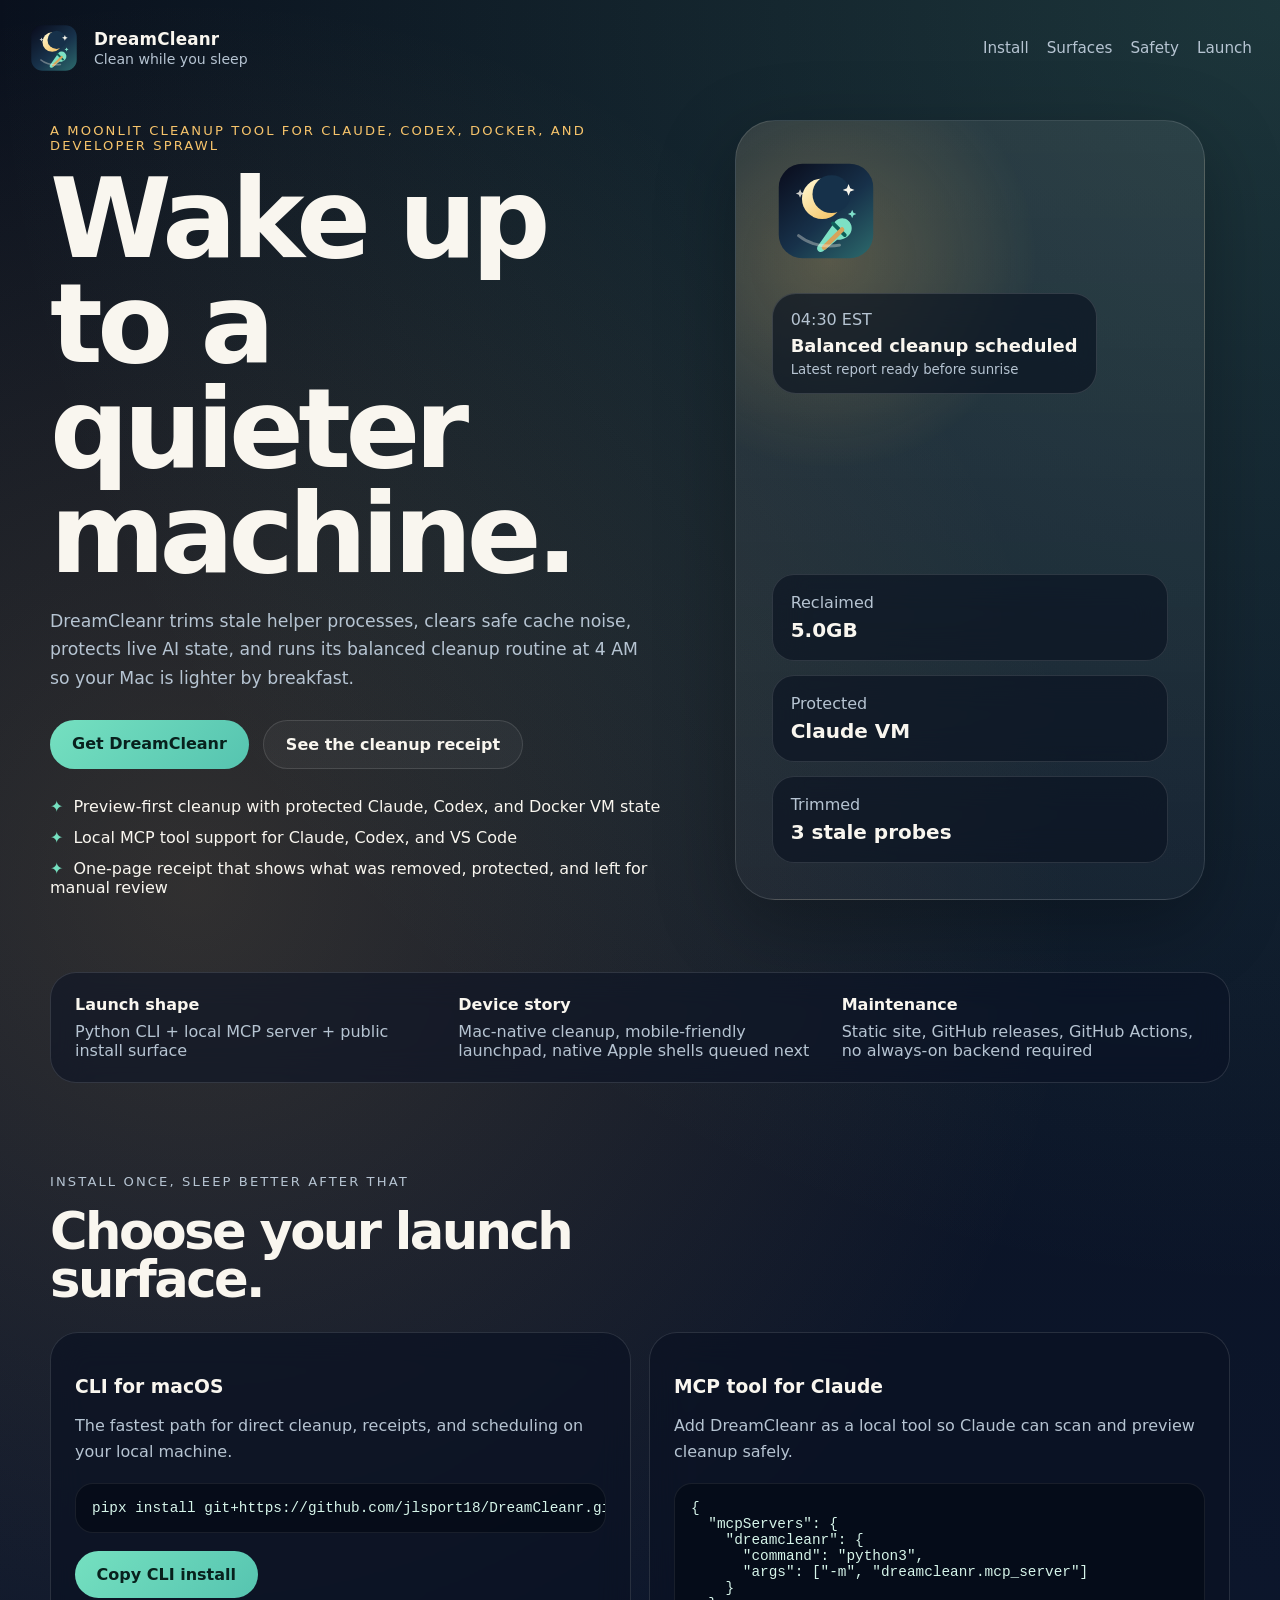
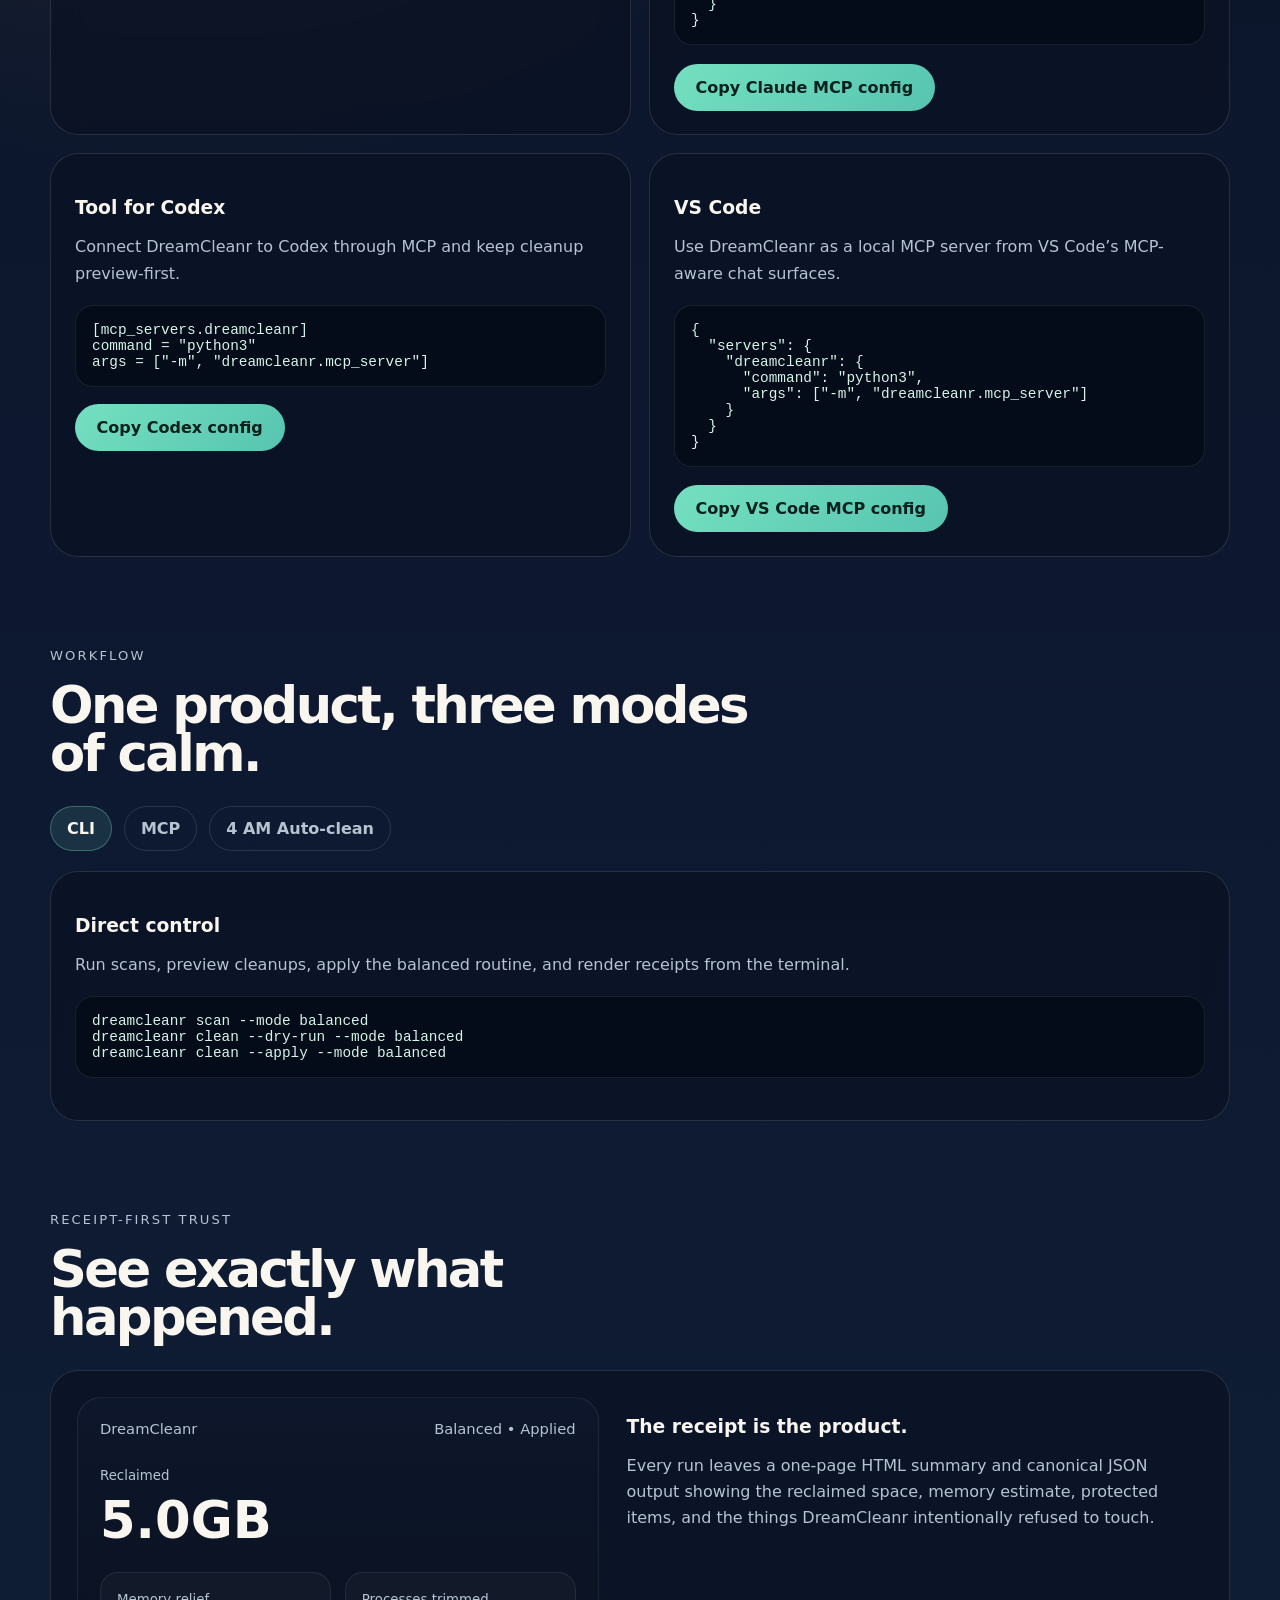
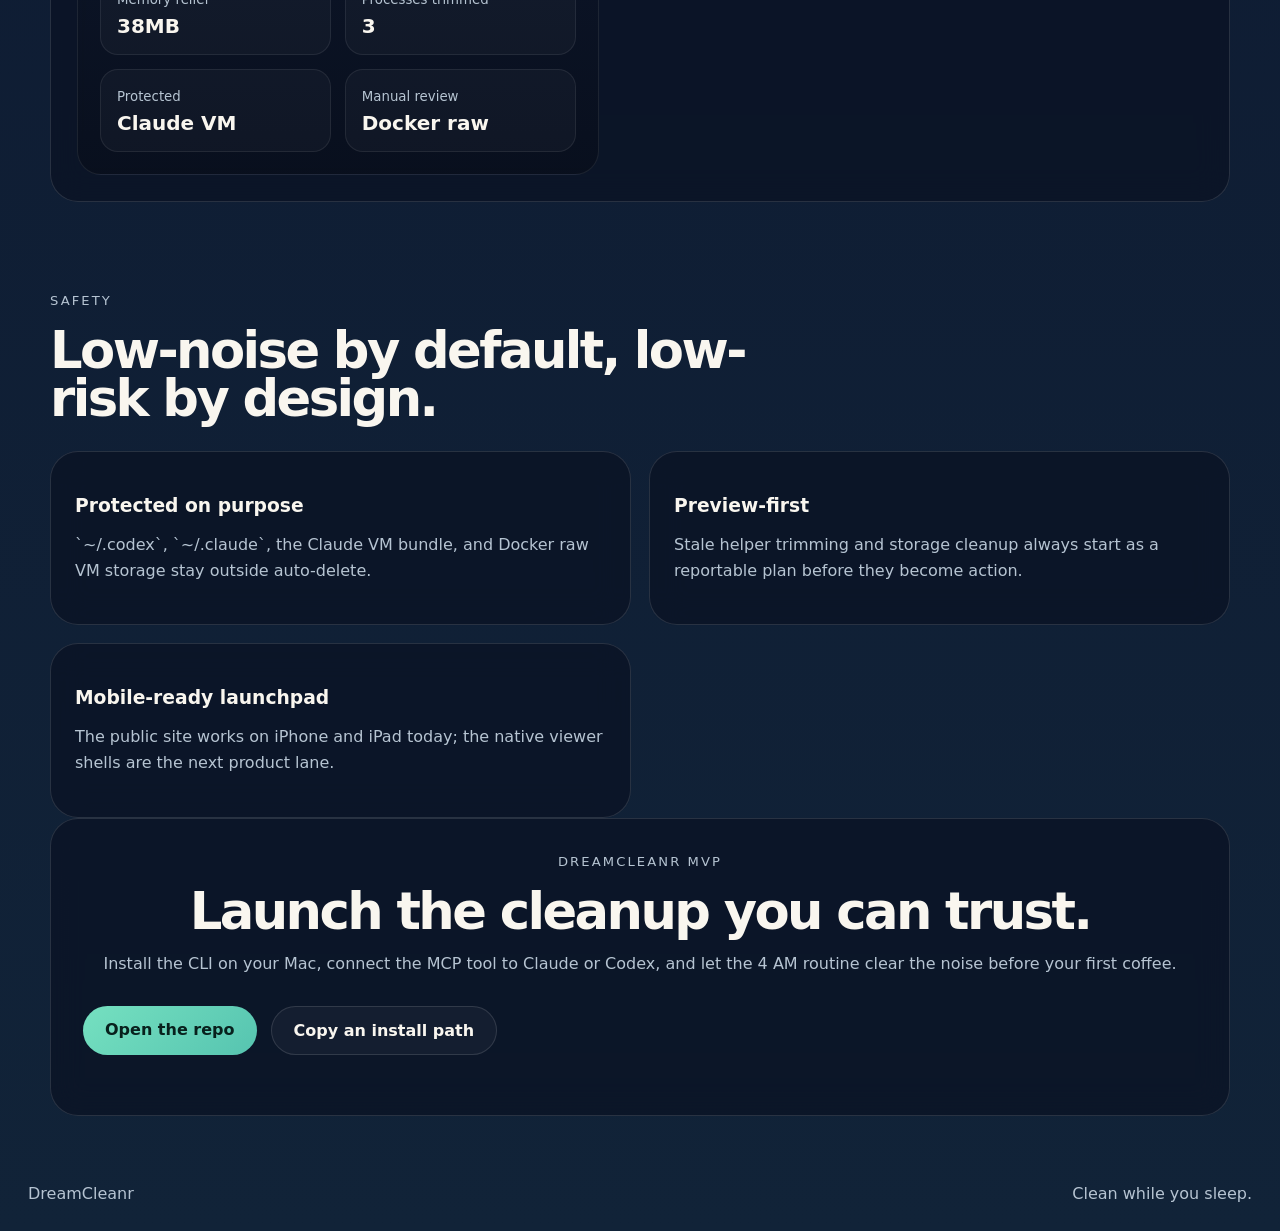
==== site/index.html @ 192faf95 "Launch DreamCleanr MVP surfaces" ====
<!DOCTYPE html>
<html lang="en">
  <head>
    <meta charset="utf-8" />
    <meta name="viewport" content="width=device-width, initial-scale=1" />
    <title>DreamCleanr | Clean while you sleep</title>
    <meta
      name="description"
      content="DreamCleanr reclaims storage, trims stale AI helper noise, and wakes your Mac up cleaner every morning with a safe 4 AM cleanup routine."
    />
    <meta name="theme-color" content="#0b1021" />
    <link rel="icon" href="./logo.svg" type="image/svg+xml" />
    <link rel="manifest" href="./manifest.webmanifest" />
    <link rel="stylesheet" href="./styles.css" />
  </head>
  <body>
    <div class="noise"></div>
    <header class="site-header">
      <a class="brand" href="#top" aria-label="DreamCleanr home">
        <img src="./logo.svg" alt="" />
        <div>
          <strong>DreamCleanr</strong>
          <span>Clean while you sleep</span>
        </div>
      </a>
      <nav>
        <a href="#install">Install</a>
        <a href="#surfaces">Surfaces</a>
        <a href="#safety">Safety</a>
        <a href="#launch">Launch</a>
      </nav>
    </header>

    <main id="top">
      <section class="hero">
        <div class="hero-copy">
          <p class="eyebrow">A moonlit cleanup tool for Claude, Codex, Docker, and developer sprawl</p>
          <h1>Wake up to a quieter machine.</h1>
          <p class="hero-text">
            DreamCleanr trims stale helper processes, clears safe cache noise, protects live AI state, and runs its
            balanced cleanup routine at 4 AM so your Mac is lighter by breakfast.
          </p>
          <div class="hero-actions">
            <a class="button primary" href="#install">Get DreamCleanr</a>
            <a class="button ghost" href="#report">See the cleanup receipt</a>
          </div>
          <ul class="hero-points">
            <li>Preview-first cleanup with protected Claude, Codex, and Docker VM state</li>
            <li>Local MCP tool support for Claude, Codex, and VS Code</li>
            <li>One-page receipt that shows what was removed, protected, and left for manual review</li>
          </ul>
        </div>
        <div class="hero-art">
          <div class="poster">
            <img src="./logo.svg" alt="DreamCleanr logo" class="poster-logo" />
            <div class="poster-card">
              <span>04:30 EST</span>
              <strong>Balanced cleanup scheduled</strong>
              <small>Latest report ready before sunrise</small>
            </div>
            <div class="poster-stats">
              <article>
                <span>Reclaimed</span>
                <strong>5.0GB</strong>
              </article>
              <article>
                <span>Protected</span>
                <strong>Claude VM</strong>
              </article>
              <article>
                <span>Trimmed</span>
                <strong>3 stale probes</strong>
              </article>
            </div>
          </div>
        </div>
      </section>

      <section class="support-strip">
        <div>
          <strong>Launch shape</strong>
          <span>Python CLI + local MCP server + public install surface</span>
        </div>
        <div>
          <strong>Device story</strong>
          <span>Mac-native cleanup, mobile-friendly launchpad, native Apple shells queued next</span>
        </div>
        <div>
          <strong>Maintenance</strong>
          <span>Static site, GitHub releases, GitHub Actions, no always-on backend required</span>
        </div>
      </section>

      <section class="section" id="install">
        <div class="section-heading">
          <p class="eyebrow">Install once, sleep better after that</p>
          <h2>Choose your launch surface.</h2>
        </div>

        <div class="surface-grid" id="surfaces">
          <article class="surface">
            <h3>CLI for macOS</h3>
            <p>The fastest path for direct cleanup, receipts, and scheduling on your local machine.</p>
            <pre><code>pipx install git+https://github.com/jlsport18/DreamCleanr.git</code></pre>
            <button class="copy" data-copy="pipx install git+https://github.com/jlsport18/DreamCleanr.git">Copy CLI install</button>
          </article>

          <article class="surface">
            <h3>MCP tool for Claude</h3>
            <p>Add DreamCleanr as a local tool so Claude can scan and preview cleanup safely.</p>
            <pre><code>{
  "mcpServers": {
    "dreamcleanr": {
      "command": "python3",
      "args": ["-m", "dreamcleanr.mcp_server"]
    }
  }
}</code></pre>
            <button class="copy" data-copy='{"mcpServers":{"dreamcleanr":{"command":"python3","args":["-m","dreamcleanr.mcp_server"]}}}'>Copy Claude MCP config</button>
          </article>

          <article class="surface">
            <h3>Tool for Codex</h3>
            <p>Connect DreamCleanr to Codex through MCP and keep cleanup preview-first.</p>
            <pre><code>[mcp_servers.dreamcleanr]
command = "python3"
args = ["-m", "dreamcleanr.mcp_server"]</code></pre>
            <button class="copy" data-copy='[mcp_servers.dreamcleanr]
command = "python3"
args = ["-m", "dreamcleanr.mcp_server"]'>Copy Codex config</button>
          </article>

          <article class="surface">
            <h3>VS Code</h3>
            <p>Use DreamCleanr as a local MCP server from VS Code’s MCP-aware chat surfaces.</p>
            <pre><code>{
  "servers": {
    "dreamcleanr": {
      "command": "python3",
      "args": ["-m", "dreamcleanr.mcp_server"]
    }
  }
}</code></pre>
            <button class="copy" data-copy='{"servers":{"dreamcleanr":{"command":"python3","args":["-m","dreamcleanr.mcp_server"]}}}'>Copy VS Code MCP config</button>
          </article>
        </div>
      </section>

      <section class="section workflow">
        <div class="section-heading">
          <p class="eyebrow">Workflow</p>
          <h2>One product, three modes of calm.</h2>
        </div>

        <div class="workflow-tabs" role="tablist" aria-label="DreamCleanr workflow modes">
          <button class="tab active" data-tab="cli" role="tab" aria-selected="true">CLI</button>
          <button class="tab" data-tab="mcp" role="tab" aria-selected="false">MCP</button>
          <button class="tab" data-tab="schedule" role="tab" aria-selected="false">4 AM Auto-clean</button>
        </div>

        <div class="panels">
          <article class="panel active" data-panel="cli">
            <h3>Direct control</h3>
            <p>Run scans, preview cleanups, apply the balanced routine, and render receipts from the terminal.</p>
            <pre><code>dreamcleanr scan --mode balanced
dreamcleanr clean --dry-run --mode balanced
dreamcleanr clean --apply --mode balanced</code></pre>
          </article>

          <article class="panel" data-panel="mcp">
            <h3>AI assistant access</h3>
            <p>Give Claude, Codex, or VS Code a safe local DreamCleanr tool without exposing destructive cleanup by default.</p>
            <pre><code>python3 -m dreamcleanr.mcp_server</code></pre>
          </article>

          <article class="panel" data-panel="schedule">
            <h3>Sleep mode cleanup</h3>
            <p>Install the daily balanced-safe launch agent and let DreamCleanr prepare the machine before you wake up.</p>
            <pre><code>dreamcleanr schedule install --mode balanced
dreamcleanr report --input ~/Library/Logs/DreamCleanr/reports/latest.json</code></pre>
          </article>
        </div>
      </section>

      <section class="section" id="report">
        <div class="section-heading">
          <p class="eyebrow">Receipt-first trust</p>
          <h2>See exactly what happened.</h2>
        </div>
        <div class="receipt">
          <div class="receipt-screen">
            <div class="receipt-top">
              <span>DreamCleanr</span>
              <span>Balanced • Applied</span>
            </div>
            <div class="receipt-metric">
              <small>Reclaimed</small>
              <strong>5.0GB</strong>
            </div>
            <div class="receipt-grid">
              <article><small>Memory relief</small><strong>38MB</strong></article>
              <article><small>Processes trimmed</small><strong>3</strong></article>
              <article><small>Protected</small><strong>Claude VM</strong></article>
              <article><small>Manual review</small><strong>Docker raw</strong></article>
            </div>
          </div>
          <div class="receipt-copy">
            <h3>The receipt is the product.</h3>
            <p>
              Every run leaves a one-page HTML summary and canonical JSON output showing the reclaimed space, memory
              estimate, protected items, and the things DreamCleanr intentionally refused to touch.
            </p>
          </div>
        </div>
      </section>

      <section class="section" id="safety">
        <div class="section-heading">
          <p class="eyebrow">Safety</p>
          <h2>Low-noise by default, low-risk by design.</h2>
        </div>
        <div class="safety-grid">
          <article>
            <h3>Protected on purpose</h3>
            <p>`~/.codex`, `~/.claude`, the Claude VM bundle, and Docker raw VM storage stay outside auto-delete.</p>
          </article>
          <article>
            <h3>Preview-first</h3>
            <p>Stale helper trimming and storage cleanup always start as a reportable plan before they become action.</p>
          </article>
          <article>
            <h3>Mobile-ready launchpad</h3>
            <p>The public site works on iPhone and iPad today; the native viewer shells are the next product lane.</p>
          </article>
        </div>
      </section>

      <section class="section final-cta" id="launch">
        <p class="eyebrow">DreamCleanr MVP</p>
        <h2>Launch the cleanup you can trust.</h2>
        <p>
          Install the CLI on your Mac, connect the MCP tool to Claude or Codex, and let the 4 AM routine clear the
          noise before your first coffee.
        </p>
        <div class="hero-actions">
          <a class="button primary" href="https://github.com/jlsport18/DreamCleanr">Open the repo</a>
          <a class="button ghost" href="#install">Copy an install path</a>
        </div>
      </section>
    </main>

    <footer class="site-footer">
      <span>DreamCleanr</span>
      <span>Clean while you sleep.</span>
    </footer>

    <script src="./app.js"></script>
  </body>
</html>
---- site/styles.css ----
:root {
  --bg: #08101d;
  --bg-soft: #101c32;
  --paper: #f3eee4;
  --text: #f9f6ef;
  --muted: #b6c4d2;
  --teal: #75e0c0;
  --gold: #f7c46b;
  --line: rgba(255, 255, 255, 0.12);
  --panel: rgba(10, 18, 35, 0.7);
  --shadow: 0 24px 80px rgba(0, 0, 0, 0.28);
}

* {
  box-sizing: border-box;
}

html {
  scroll-behavior: smooth;
}

body {
  margin: 0;
  background:
    radial-gradient(circle at top right, rgba(117, 224, 192, 0.18), transparent 28%),
    radial-gradient(circle at 15% 20%, rgba(247, 196, 107, 0.16), transparent 24%),
    linear-gradient(180deg, #09101d 0%, #0d1830 48%, #112338 100%);
  color: var(--text);
  font-family: "Avenir Next", "Segoe UI", ui-sans-serif, system-ui, sans-serif;
  min-height: 100vh;
}

.noise {
  position: fixed;
  inset: 0;
  pointer-events: none;
  opacity: 0.18;
  background-image:
    linear-gradient(rgba(255, 255, 255, 0.02) 1px, transparent 1px),
    linear-gradient(90deg, rgba(255, 255, 255, 0.02) 1px, transparent 1px);
  background-size: 24px 24px;
}

.site-header,
.site-footer,
main {
  position: relative;
  z-index: 1;
}

.site-header {
  display: flex;
  justify-content: space-between;
  align-items: center;
  gap: 24px;
  padding: 22px 28px;
}

.brand {
  display: inline-flex;
  align-items: center;
  gap: 14px;
  color: var(--text);
  text-decoration: none;
}

.brand img {
  width: 52px;
  height: 52px;
}

.brand strong {
  display: block;
  font-size: 1.05rem;
  letter-spacing: 0.01em;
}

.brand span {
  color: var(--muted);
  font-size: 0.88rem;
}

nav {
  display: flex;
  gap: 18px;
  flex-wrap: wrap;
}

nav a {
  color: var(--muted);
  text-decoration: none;
  font-size: 0.95rem;
}

main {
  width: min(1180px, calc(100% - 40px));
  margin: 0 auto 48px;
}

.hero {
  min-height: calc(100svh - 110px);
  display: grid;
  grid-template-columns: minmax(0, 1.08fr) minmax(320px, 0.92fr);
  align-items: center;
  gap: 48px;
  padding: 24px 0 72px;
}

.eyebrow {
  margin: 0 0 14px;
  font-size: 0.82rem;
  letter-spacing: 0.16em;
  text-transform: uppercase;
  color: var(--gold);
}

.hero h1,
.section h2 {
  margin: 0;
  line-height: 0.95;
  letter-spacing: -0.05em;
}

.hero h1 {
  max-width: 10ch;
  font-size: clamp(3.4rem, 9vw, 6.9rem);
}

.hero-text,
.section-heading p,
.surface p,
.panel p,
.receipt-copy p,
.safety-grid p,
.final-cta p {
  color: var(--muted);
  line-height: 1.65;
}

.hero-text {
  max-width: 38rem;
  margin: 20px 0 0;
  font-size: 1.08rem;
}

.hero-actions {
  display: flex;
  gap: 14px;
  flex-wrap: wrap;
  margin: 28px 0;
}

.button,
.copy {
  border: none;
  border-radius: 999px;
  padding: 14px 22px;
  font: inherit;
  font-weight: 700;
  cursor: pointer;
  text-decoration: none;
  transition: transform 180ms ease, background 180ms ease, color 180ms ease;
}

.button:hover,
.copy:hover {
  transform: translateY(-1px);
}

.button.primary,
.copy {
  background: linear-gradient(135deg, var(--teal), #56c4b0);
  color: #08211d;
}

.button.ghost {
  background: rgba(255, 255, 255, 0.04);
  color: var(--text);
  border: 1px solid var(--line);
}

.hero-points {
  margin: 0;
  padding: 0;
  list-style: none;
  display: grid;
  gap: 12px;
  max-width: 40rem;
}

.hero-points li::before {
  content: "✦";
  color: var(--teal);
  margin-right: 10px;
}

.hero-art {
  display: flex;
  justify-content: center;
}

.poster {
  position: relative;
  width: min(100%, 470px);
  min-height: 560px;
  border-radius: 40px;
  padding: 36px;
  background:
    radial-gradient(circle at 20% 18%, rgba(247, 196, 107, 0.24), transparent 28%),
    linear-gradient(180deg, rgba(255,255,255,0.08) 0%, rgba(255,255,255,0.03) 100%);
  border: 1px solid rgba(255,255,255,0.12);
  box-shadow: var(--shadow);
  overflow: hidden;
}

.poster::after {
  content: "";
  position: absolute;
  inset: auto -30% -42% auto;
  width: 320px;
  height: 320px;
  border-radius: 50%;
  background: radial-gradient(circle, rgba(117, 224, 192, 0.33), transparent 70%);
}

.poster-logo {
  width: 108px;
  height: 108px;
}

.poster-card,
.poster-stats article,
.surface,
.panel,
.receipt,
.safety-grid article,
.support-strip,
.final-cta {
  backdrop-filter: blur(16px);
}

.poster-card {
  margin-top: 24px;
  width: fit-content;
  display: grid;
  gap: 6px;
  padding: 16px 18px;
  border-radius: 24px;
  background: rgba(9, 17, 31, 0.66);
  border: 1px solid rgba(255,255,255,0.14);
}

.poster-card span,
.poster-card small {
  color: var(--muted);
}

.poster-card strong {
  font-size: 1.12rem;
}

.poster-stats {
  margin-top: 180px;
  display: grid;
  gap: 14px;
}

.poster-stats article {
  padding: 18px;
  border-radius: 22px;
  background: rgba(9, 17, 31, 0.62);
  border: 1px solid rgba(255,255,255,0.12);
}

.poster-stats span,
.receipt small,
.receipt-top {
  color: var(--muted);
}

.poster-stats strong,
.receipt-grid strong,
.receipt-metric strong {
  display: block;
  margin-top: 6px;
  font-size: 1.25rem;
}

.support-strip {
  display: grid;
  grid-template-columns: repeat(3, minmax(0, 1fr));
  gap: 20px;
  padding: 22px 24px;
  border: 1px solid var(--line);
  border-radius: 26px;
  background: rgba(10, 18, 35, 0.54);
}

.support-strip strong,
.surface h3,
.panel h3,
.receipt-copy h3,
.safety-grid h3,
.final-cta h2 {
  display: block;
  margin-bottom: 8px;
}

.support-strip span {
  color: var(--muted);
}

.section {
  padding: 88px 0 0;
}

.section-heading {
  max-width: 720px;
  margin-bottom: 28px;
}

.section h2 {
  font-size: clamp(2.1rem, 4vw, 4.2rem);
}

.surface-grid,
.safety-grid {
  display: grid;
  gap: 18px;
  grid-template-columns: repeat(2, minmax(0, 1fr));
}

.surface,
.panel,
.receipt,
.safety-grid article,
.final-cta {
  border: 1px solid var(--line);
  border-radius: 28px;
  background: var(--panel);
}

.surface,
.panel,
.safety-grid article {
  padding: 24px;
}

pre {
  margin: 18px 0;
  padding: 16px;
  border-radius: 18px;
  background: rgba(5, 12, 24, 0.84);
  border: 1px solid rgba(255,255,255,0.08);
  overflow-x: auto;
  color: #d6f5ea;
}

code {
  font-family: "SFMono-Regular", "Menlo", monospace;
  font-size: 0.9rem;
}

.workflow-tabs {
  display: flex;
  gap: 12px;
  flex-wrap: wrap;
  margin-bottom: 20px;
}

.tab {
  border: 1px solid var(--line);
  background: transparent;
  color: var(--muted);
  padding: 12px 16px;
  border-radius: 999px;
  cursor: pointer;
  font: inherit;
  font-weight: 700;
}

.tab.active {
  background: rgba(117, 224, 192, 0.12);
  color: var(--text);
  border-color: rgba(117, 224, 192, 0.35);
}

.panels .panel {
  display: none;
}

.panels .panel.active {
  display: block;
}

.receipt {
  display: grid;
  grid-template-columns: minmax(280px, 0.95fr) minmax(0, 1.05fr);
  gap: 28px;
  padding: 26px;
}

.receipt-screen {
  border-radius: 24px;
  padding: 22px;
  background: linear-gradient(180deg, rgba(14, 24, 44, 0.95), rgba(9, 16, 29, 0.95));
  border: 1px solid rgba(255,255,255,0.08);
}

.receipt-top {
  display: flex;
  justify-content: space-between;
  gap: 12px;
  font-size: 0.92rem;
}

.receipt-metric {
  padding: 28px 0 22px;
}

.receipt-metric strong {
  font-size: 3.2rem;
}

.receipt-grid {
  display: grid;
  grid-template-columns: repeat(2, minmax(0, 1fr));
  gap: 14px;
}

.receipt-grid article {
  padding: 16px;
  border-radius: 18px;
  background: rgba(255,255,255,0.03);
  border: 1px solid rgba(255,255,255,0.08);
}

.final-cta {
  padding: 32px;
  text-align: center;
}

.site-footer {
  display: flex;
  justify-content: space-between;
  gap: 12px;
  flex-wrap: wrap;
  padding: 20px 28px 28px;
  color: var(--muted);
}

@media (max-width: 980px) {
  .hero,
  .receipt {
    grid-template-columns: 1fr;
  }

  .hero {
    min-height: auto;
    padding-bottom: 40px;
  }

  .support-strip,
  .surface-grid,
  .safety-grid {
    grid-template-columns: 1fr;
  }
}

@media (max-width: 720px) {
  .site-header {
    flex-direction: column;
    align-items: flex-start;
  }

  main {
    width: min(100% - 28px, 1180px);
  }

  .hero h1 {
    max-width: 9ch;
  }

  .poster {
    min-height: 500px;
    padding: 24px;
  }

  .poster-stats {
    margin-top: 144px;
  }
}
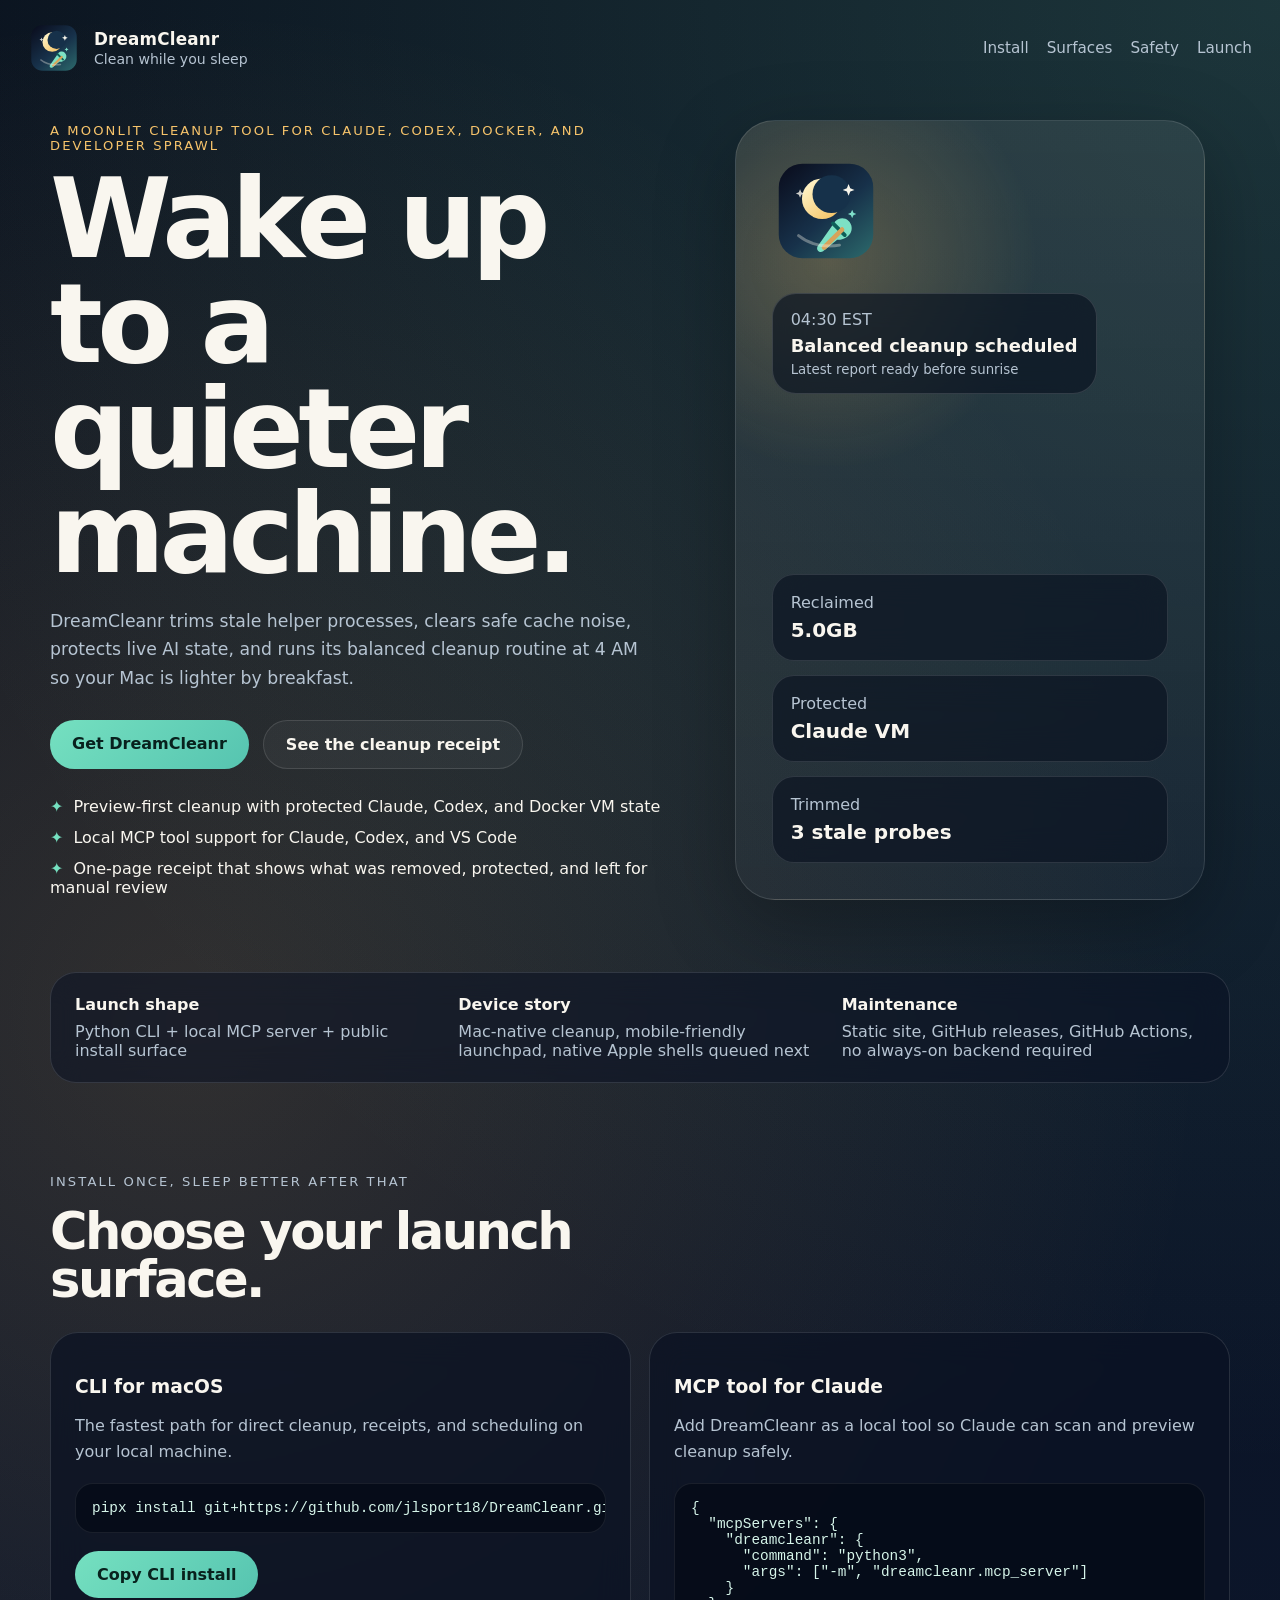
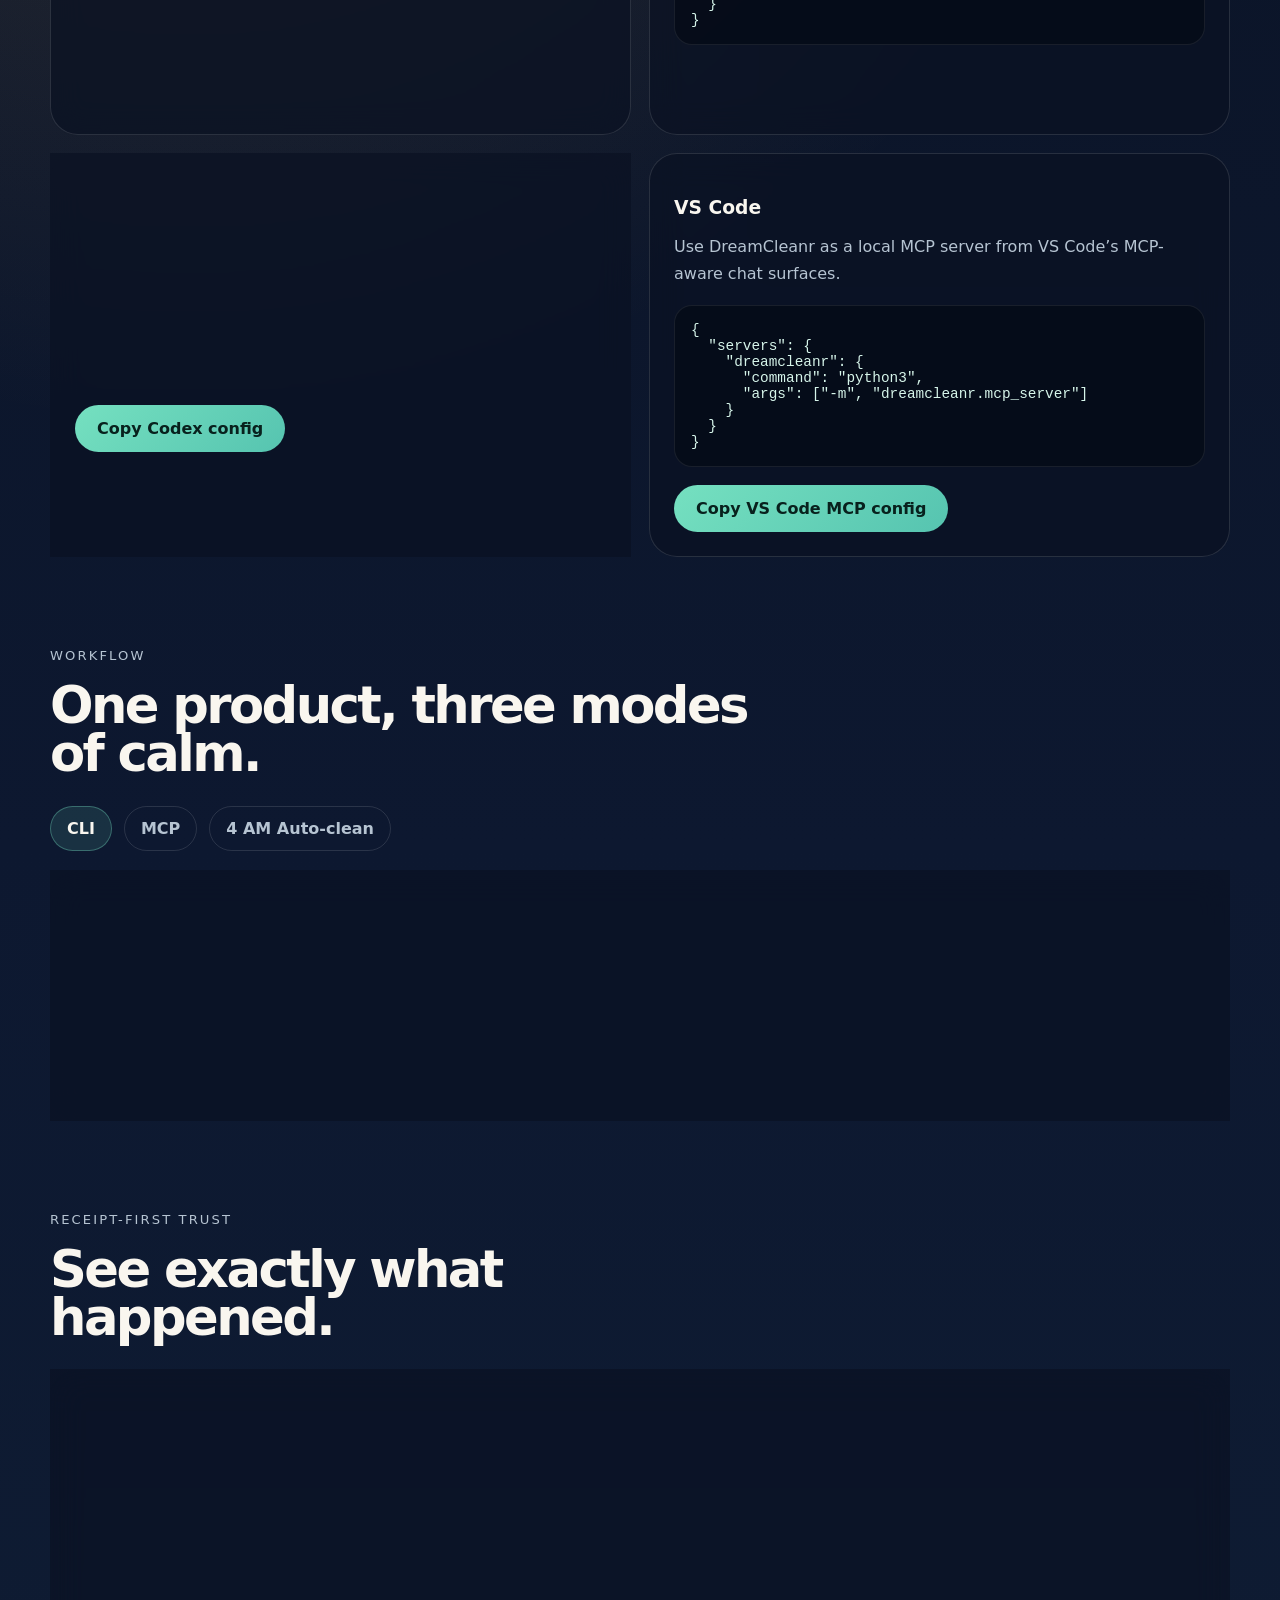
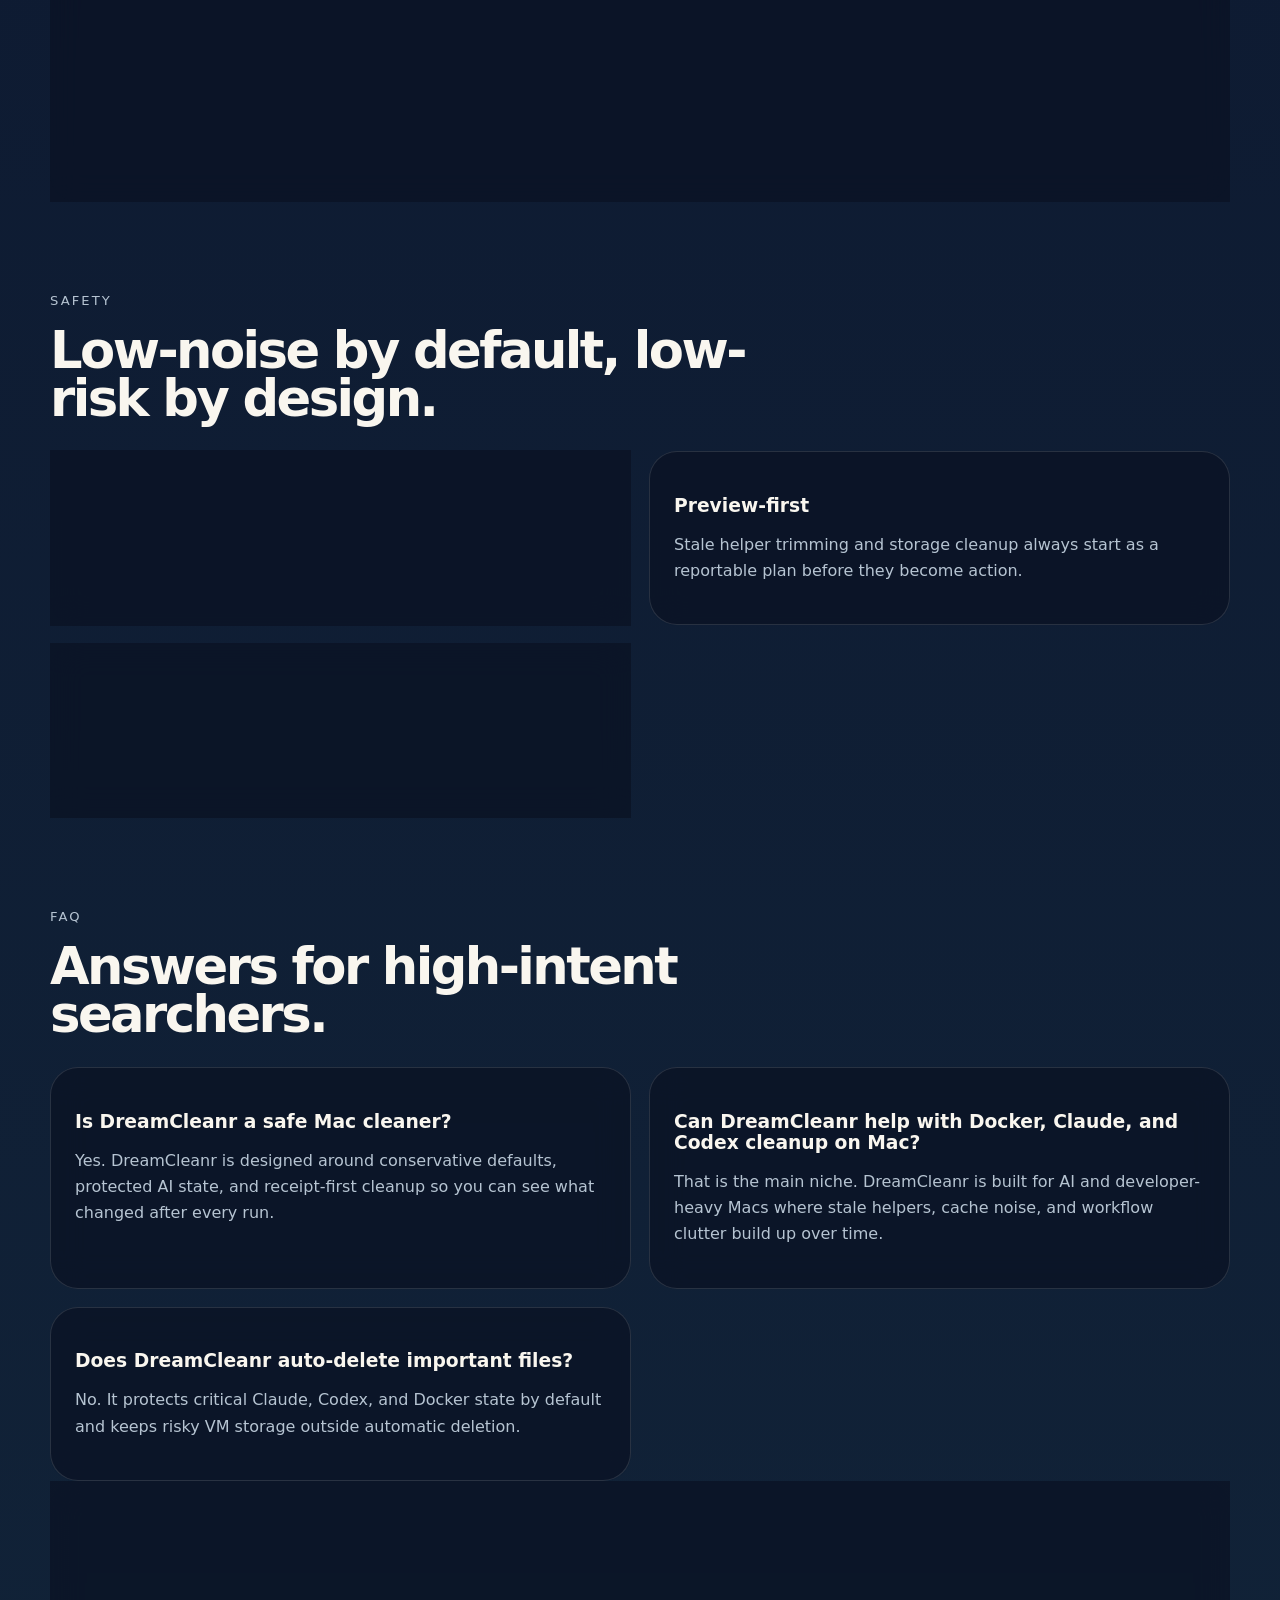
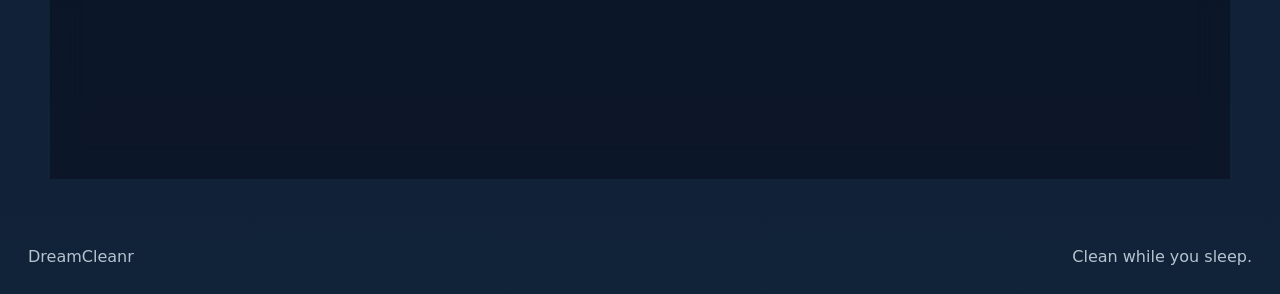
==== commit 5ad0818d: "Add DreamCleanr market strategy and SEO foundations" ====
--- a/site/index.html
+++ b/site/index.html
@@ -6,12 +6,48 @@
     <title>DreamCleanr | Clean while you sleep</title>
     <meta
       name="description"
-      content="DreamCleanr reclaims storage, trims stale AI helper noise, and wakes your Mac up cleaner every morning with a safe 4 AM cleanup routine."
+      content="DreamCleanr is a safe macOS cleanup tool for AI and developer workflows. Reclaim storage, trim stale Docker, Claude, and Codex helper noise, and wake up to a lighter Mac."
     />
+    <meta name="robots" content="index,follow" />
+    <link rel="canonical" href="https://jlsport18.github.io/DreamCleanr/" />
     <meta name="theme-color" content="#0b1021" />
+    <meta property="og:type" content="website" />
+    <meta property="og:title" content="DreamCleanr | Clean while you sleep" />
+    <meta
+      property="og:description"
+      content="A trust-first macOS cleanup tool for Docker, Claude, Codex, and developer-heavy Macs."
+    />
+    <meta property="og:url" content="https://jlsport18.github.io/DreamCleanr/" />
+    <meta property="og:image" content="https://jlsport18.github.io/DreamCleanr/logo.svg" />
+    <meta name="twitter:card" content="summary_large_image" />
+    <meta name="twitter:title" content="DreamCleanr | Clean while you sleep" />
+    <meta
+      name="twitter:description"
+      content="Safe macOS cleanup for AI and developer workflows, with receipts and conservative defaults."
+    />
+    <meta name="twitter:image" content="https://jlsport18.github.io/DreamCleanr/logo.svg" />
     <link rel="icon" href="./logo.svg" type="image/svg+xml" />
     <link rel="manifest" href="./manifest.webmanifest" />
     <link rel="stylesheet" href="./styles.css" />
+    <script type="application/ld+json">
+      {
+        "@context": "https://schema.org",
+        "@type": "SoftwareApplication",
+        "name": "DreamCleanr",
+        "applicationCategory": "UtilitiesApplication",
+        "operatingSystem": "macOS",
+        "description": "DreamCleanr is a trust-first macOS cleanup tool for AI and developer workflows. It trims stale helper processes, cleans safe cache noise, protects live Claude, Codex, and Docker state, and generates one-page cleanup receipts.",
+        "url": "https://jlsport18.github.io/DreamCleanr/",
+        "downloadUrl": "https://github.com/jlsport18/DreamCleanr/releases/tag/v0.3.0",
+        "slogan": "Clean while you sleep",
+        "softwareVersion": "0.3.0",
+        "offers": {
+          "@type": "Offer",
+          "price": "0",
+          "priceCurrency": "USD"
+        }
+      }
+    </script>
   </head>
   <body>
     <div class="noise"></div>
@@ -235,6 +271,27 @@
         </div>
       </section>
 
+      <section class="section faq" id="faq">
+        <div class="section-heading">
+          <p class="eyebrow">FAQ</p>
+          <h2>Answers for high-intent searchers.</h2>
+        </div>
+        <div class="safety-grid">
+          <article>
+            <h3>Is DreamCleanr a safe Mac cleaner?</h3>
+            <p>Yes. DreamCleanr is designed around conservative defaults, protected AI state, and receipt-first cleanup so you can see what changed after every run.</p>
+          </article>
+          <article>
+            <h3>Can DreamCleanr help with Docker, Claude, and Codex cleanup on Mac?</h3>
+            <p>That is the main niche. DreamCleanr is built for AI and developer-heavy Macs where stale helpers, cache noise, and workflow clutter build up over time.</p>
+          </article>
+          <article>
+            <h3>Does DreamCleanr auto-delete important files?</h3>
+            <p>No. It protects critical Claude, Codex, and Docker state by default and keeps risky VM storage outside automatic deletion.</p>
+          </article>
+        </div>
+      </section>
+
       <section class="section final-cta" id="launch">
         <p class="eyebrow">DreamCleanr MVP</p>
         <h2>Launch the cleanup you can trust.</h2>
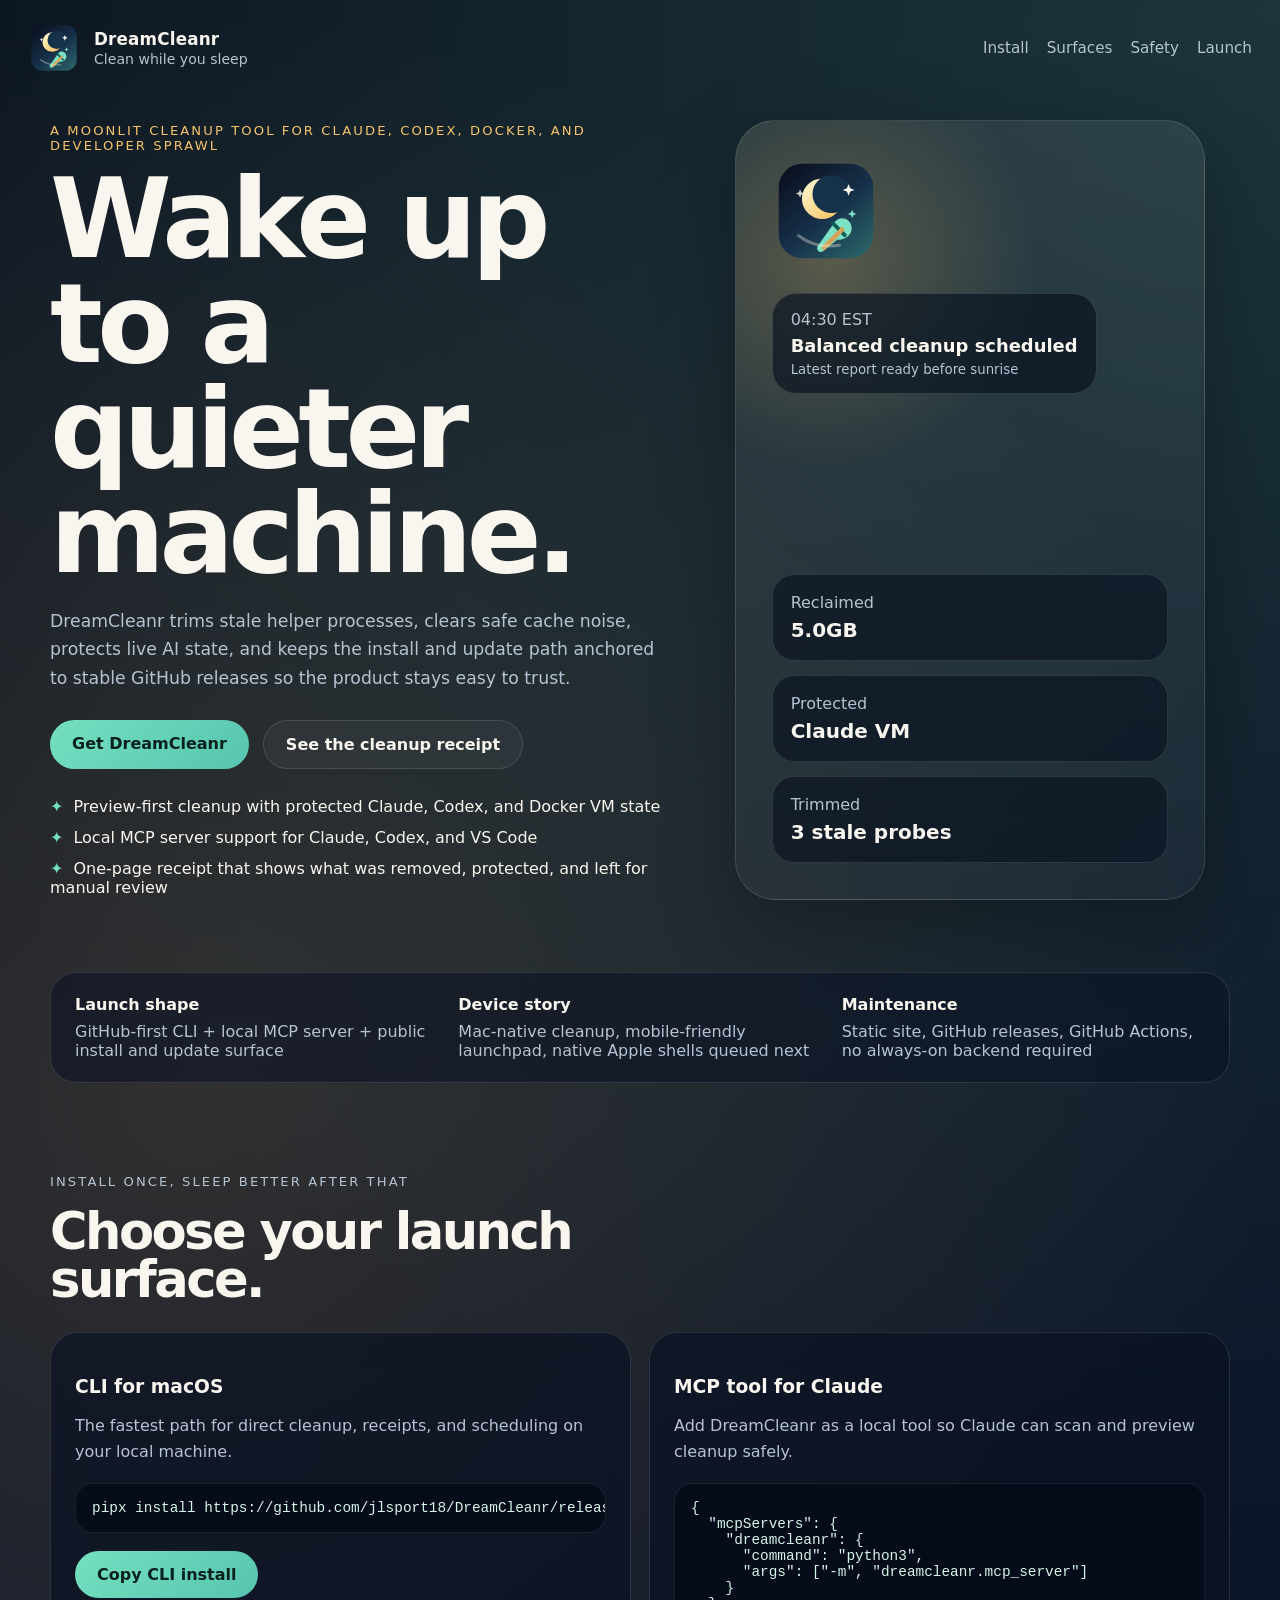
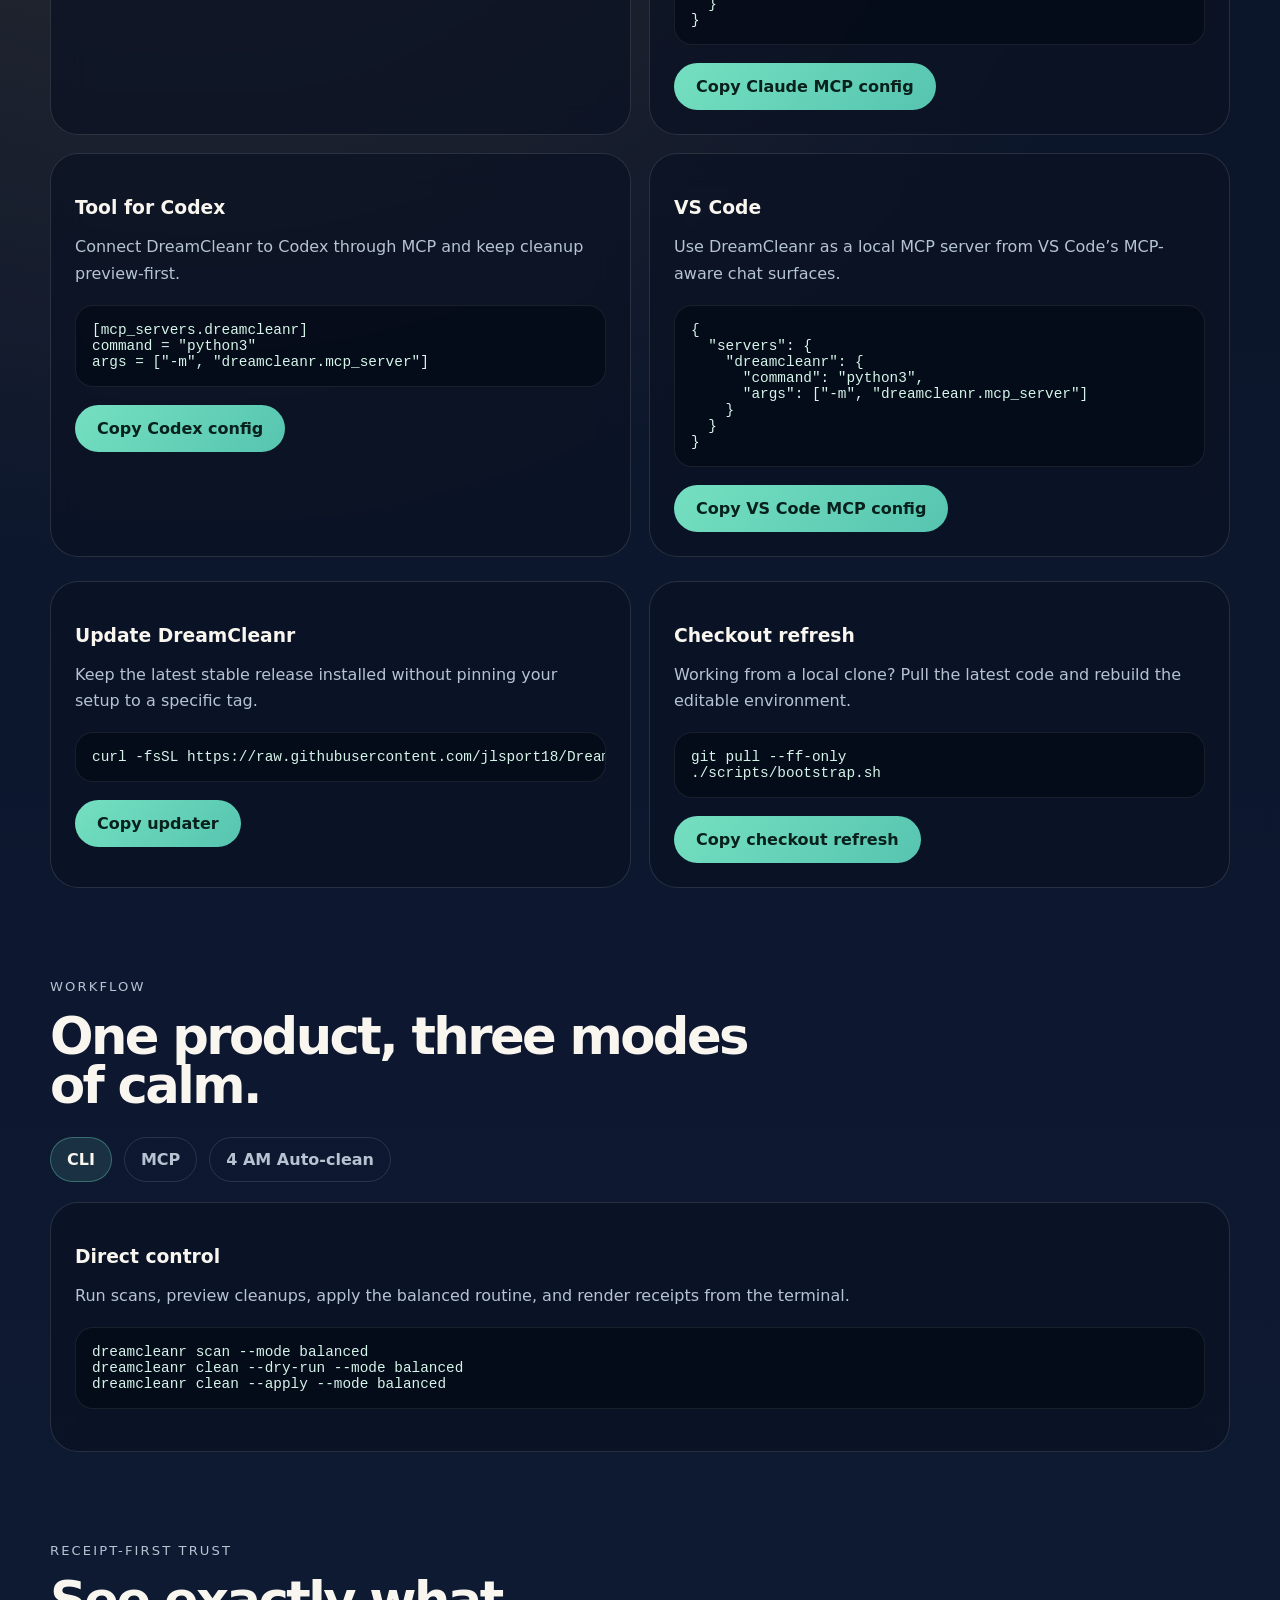
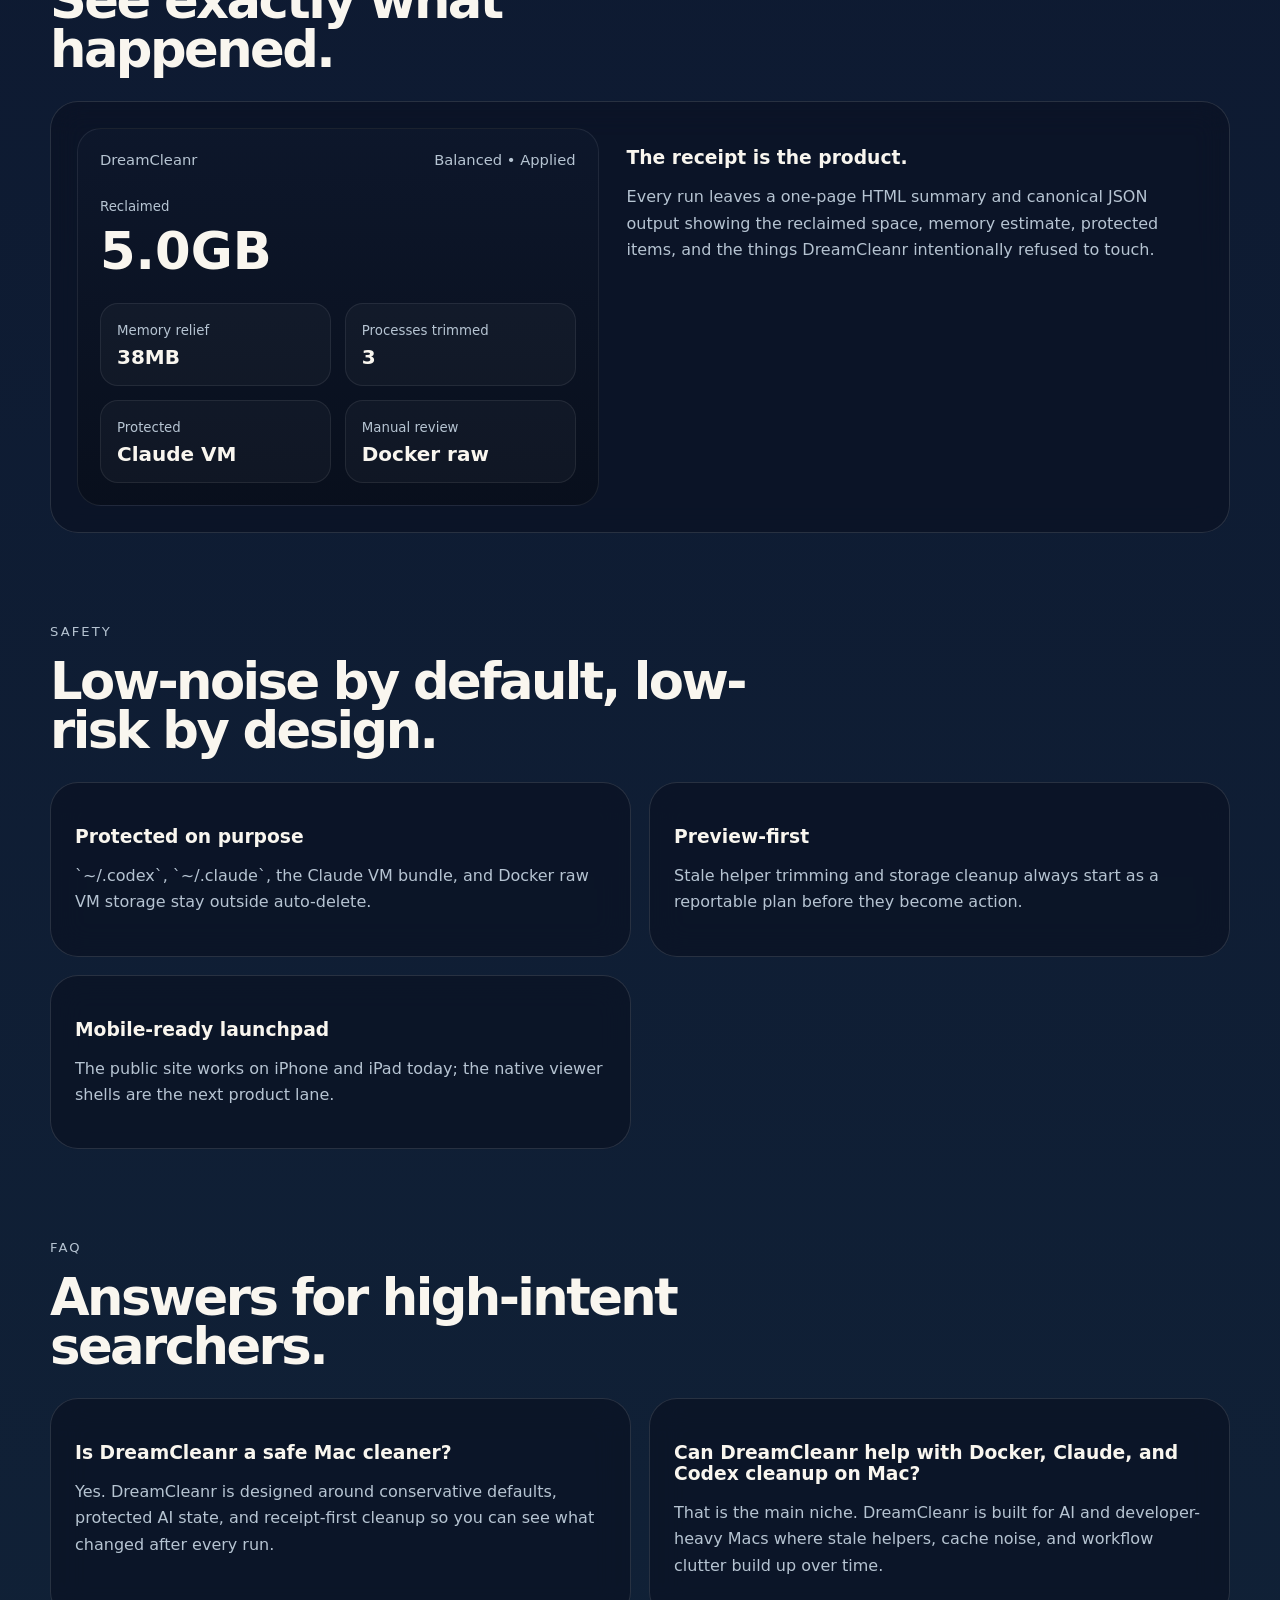
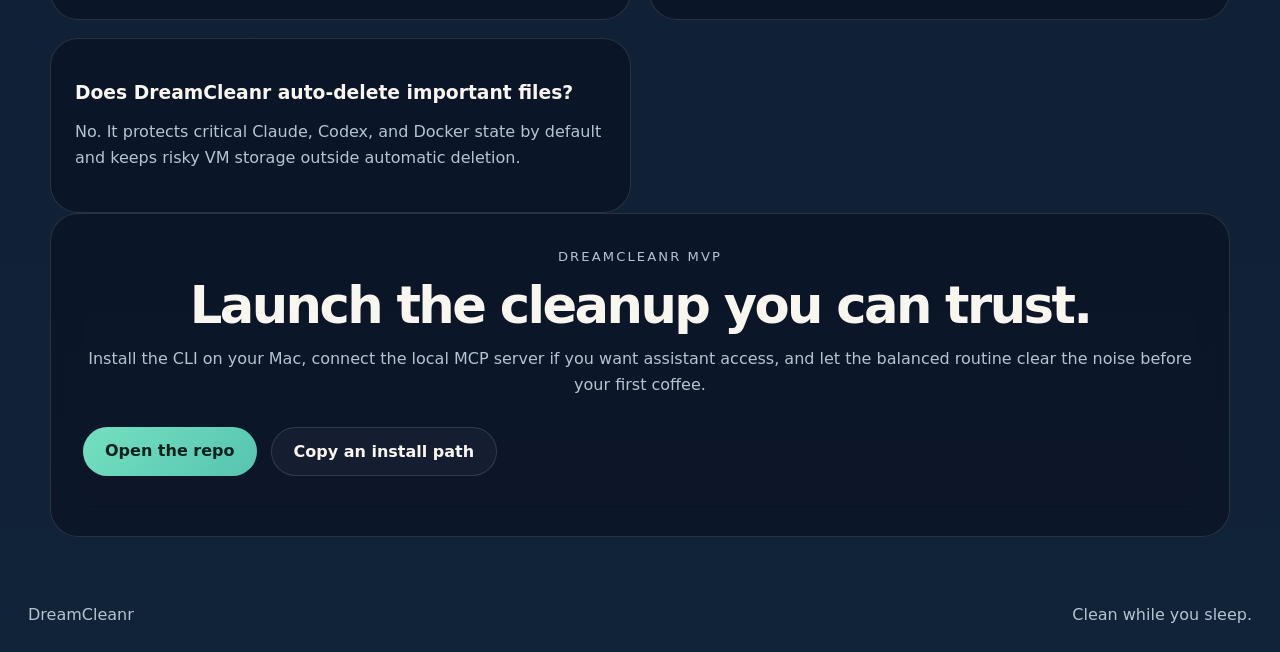
==== commit 3f09c371: "Finalize GitHub-first deployment and governance" ====
--- a/site/index.html
+++ b/site/index.html
@@ -6,7 +6,7 @@
     <title>DreamCleanr | Clean while you sleep</title>
     <meta
       name="description"
-      content="DreamCleanr is a safe macOS cleanup tool for AI and developer workflows. Reclaim storage, trim stale Docker, Claude, and Codex helper noise, and wake up to a lighter Mac."
+      content="DreamCleanr is a GitHub-first macOS cleanup tool for AI and developer workflows. Reclaim storage, trim stale Docker, Claude, and Codex helper noise, and wake up to a lighter Mac."
     />
     <meta name="robots" content="index,follow" />
     <link rel="canonical" href="https://jlsport18.github.io/DreamCleanr/" />
@@ -15,7 +15,7 @@
     <meta property="og:title" content="DreamCleanr | Clean while you sleep" />
     <meta
       property="og:description"
-      content="A trust-first macOS cleanup tool for Docker, Claude, Codex, and developer-heavy Macs."
+      content="A trust-first, GitHub-first macOS cleanup tool for Docker, Claude, Codex, and developer-heavy Macs."
     />
     <meta property="og:url" content="https://jlsport18.github.io/DreamCleanr/" />
     <meta property="og:image" content="https://jlsport18.github.io/DreamCleanr/logo.svg" />
@@ -23,7 +23,7 @@
     <meta name="twitter:title" content="DreamCleanr | Clean while you sleep" />
     <meta
       name="twitter:description"
-      content="Safe macOS cleanup for AI and developer workflows, with receipts and conservative defaults."
+      content="GitHub-first macOS cleanup for AI and developer workflows, with receipts and conservative defaults."
     />
     <meta name="twitter:image" content="https://jlsport18.github.io/DreamCleanr/logo.svg" />
     <link rel="icon" href="./logo.svg" type="image/svg+xml" />
@@ -38,9 +38,8 @@
         "operatingSystem": "macOS",
         "description": "DreamCleanr is a trust-first macOS cleanup tool for AI and developer workflows. It trims stale helper processes, cleans safe cache noise, protects live Claude, Codex, and Docker state, and generates one-page cleanup receipts.",
         "url": "https://jlsport18.github.io/DreamCleanr/",
-        "downloadUrl": "https://github.com/jlsport18/DreamCleanr/releases/tag/v0.3.0",
+        "downloadUrl": "https://github.com/jlsport18/DreamCleanr/releases/latest/download/dreamcleanr-latest-py3-none-any.whl",
         "slogan": "Clean while you sleep",
-        "softwareVersion": "0.3.0",
         "offers": {
           "@type": "Offer",
           "price": "0",
@@ -73,8 +72,8 @@
           <p class="eyebrow">A moonlit cleanup tool for Claude, Codex, Docker, and developer sprawl</p>
           <h1>Wake up to a quieter machine.</h1>
           <p class="hero-text">
-            DreamCleanr trims stale helper processes, clears safe cache noise, protects live AI state, and runs its
-            balanced cleanup routine at 4 AM so your Mac is lighter by breakfast.
+            DreamCleanr trims stale helper processes, clears safe cache noise, protects live AI state, and keeps the
+            install and update path anchored to stable GitHub releases so the product stays easy to trust.
           </p>
           <div class="hero-actions">
             <a class="button primary" href="#install">Get DreamCleanr</a>
@@ -82,7 +81,7 @@
           </div>
           <ul class="hero-points">
             <li>Preview-first cleanup with protected Claude, Codex, and Docker VM state</li>
-            <li>Local MCP tool support for Claude, Codex, and VS Code</li>
+            <li>Local MCP server support for Claude, Codex, and VS Code</li>
             <li>One-page receipt that shows what was removed, protected, and left for manual review</li>
           </ul>
         </div>
@@ -115,7 +114,7 @@
       <section class="support-strip">
         <div>
           <strong>Launch shape</strong>
-          <span>Python CLI + local MCP server + public install surface</span>
+          <span>GitHub-first CLI + local MCP server + public install and update surface</span>
         </div>
         <div>
           <strong>Device story</strong>
@@ -137,8 +136,8 @@
           <article class="surface">
             <h3>CLI for macOS</h3>
             <p>The fastest path for direct cleanup, receipts, and scheduling on your local machine.</p>
-            <pre><code>pipx install git+https://github.com/jlsport18/DreamCleanr.git</code></pre>
-            <button class="copy" data-copy="pipx install git+https://github.com/jlsport18/DreamCleanr.git">Copy CLI install</button>
+            <pre><code>pipx install https://github.com/jlsport18/DreamCleanr/releases/latest/download/dreamcleanr-latest-py3-none-any.whl</code></pre>
+            <button class="copy" data-copy="pipx install https://github.com/jlsport18/DreamCleanr/releases/latest/download/dreamcleanr-latest-py3-none-any.whl">Copy CLI install</button>
           </article>
 
           <article class="surface">
@@ -180,6 +179,22 @@
             <button class="copy" data-copy='{"servers":{"dreamcleanr":{"command":"python3","args":["-m","dreamcleanr.mcp_server"]}}}'>Copy VS Code MCP config</button>
           </article>
         </div>
+        <div class="surface-grid" style="margin-top: 1.5rem;">
+          <article class="surface">
+            <h3>Update DreamCleanr</h3>
+            <p>Keep the latest stable release installed without pinning your setup to a specific tag.</p>
+            <pre><code>curl -fsSL https://raw.githubusercontent.com/jlsport18/DreamCleanr/main/scripts/update.sh | bash</code></pre>
+            <button class="copy" data-copy="curl -fsSL https://raw.githubusercontent.com/jlsport18/DreamCleanr/main/scripts/update.sh | bash">Copy updater</button>
+          </article>
+          <article class="surface">
+            <h3>Checkout refresh</h3>
+            <p>Working from a local clone? Pull the latest code and rebuild the editable environment.</p>
+            <pre><code>git pull --ff-only
+./scripts/bootstrap.sh</code></pre>
+            <button class="copy" data-copy="git pull --ff-only
+./scripts/bootstrap.sh">Copy checkout refresh</button>
+          </article>
+        </div>
       </section>
 
       <section class="section workflow">
@@ -296,8 +311,8 @@
         <p class="eyebrow">DreamCleanr MVP</p>
         <h2>Launch the cleanup you can trust.</h2>
         <p>
-          Install the CLI on your Mac, connect the MCP tool to Claude or Codex, and let the 4 AM routine clear the
-          noise before your first coffee.
+          Install the CLI on your Mac, connect the local MCP server if you want assistant access, and let the balanced
+          routine clear the noise before your first coffee.
         </p>
         <div class="hero-actions">
           <a class="button primary" href="https://github.com/jlsport18/DreamCleanr">Open the repo</a>
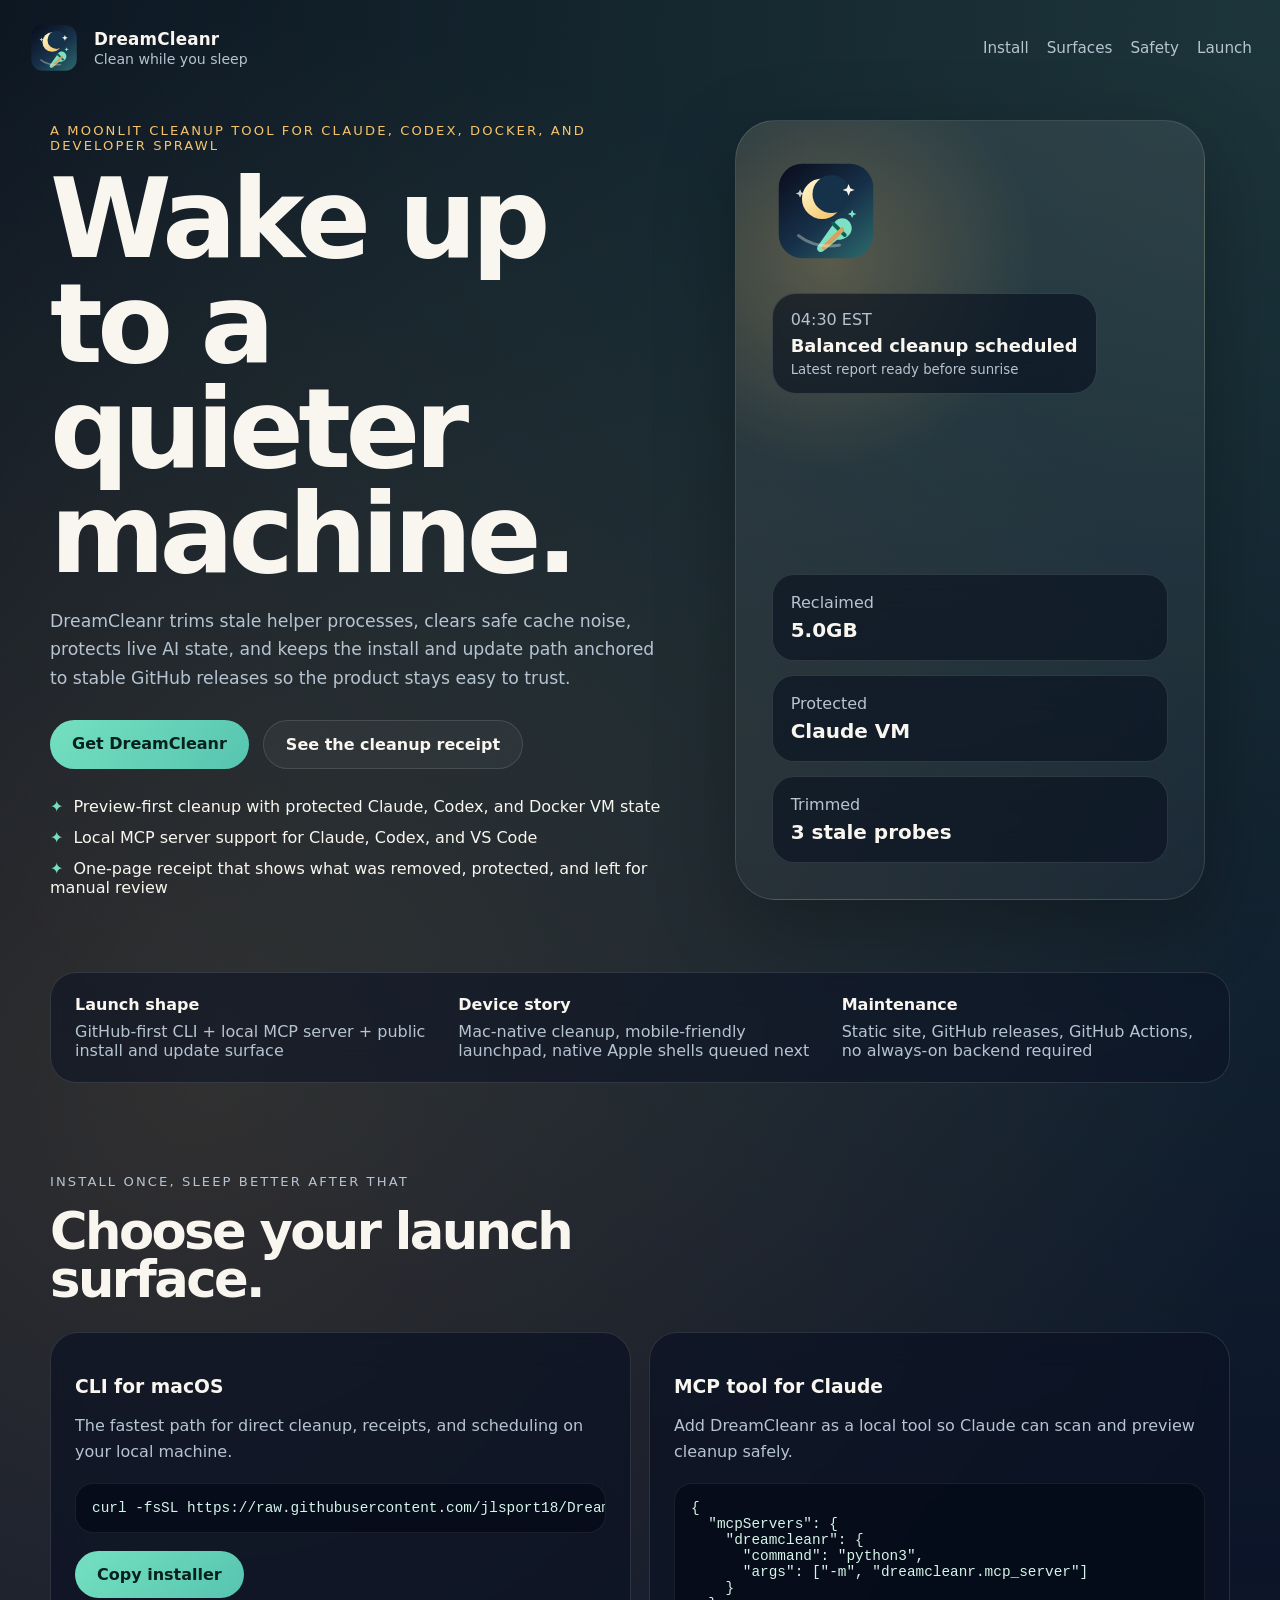
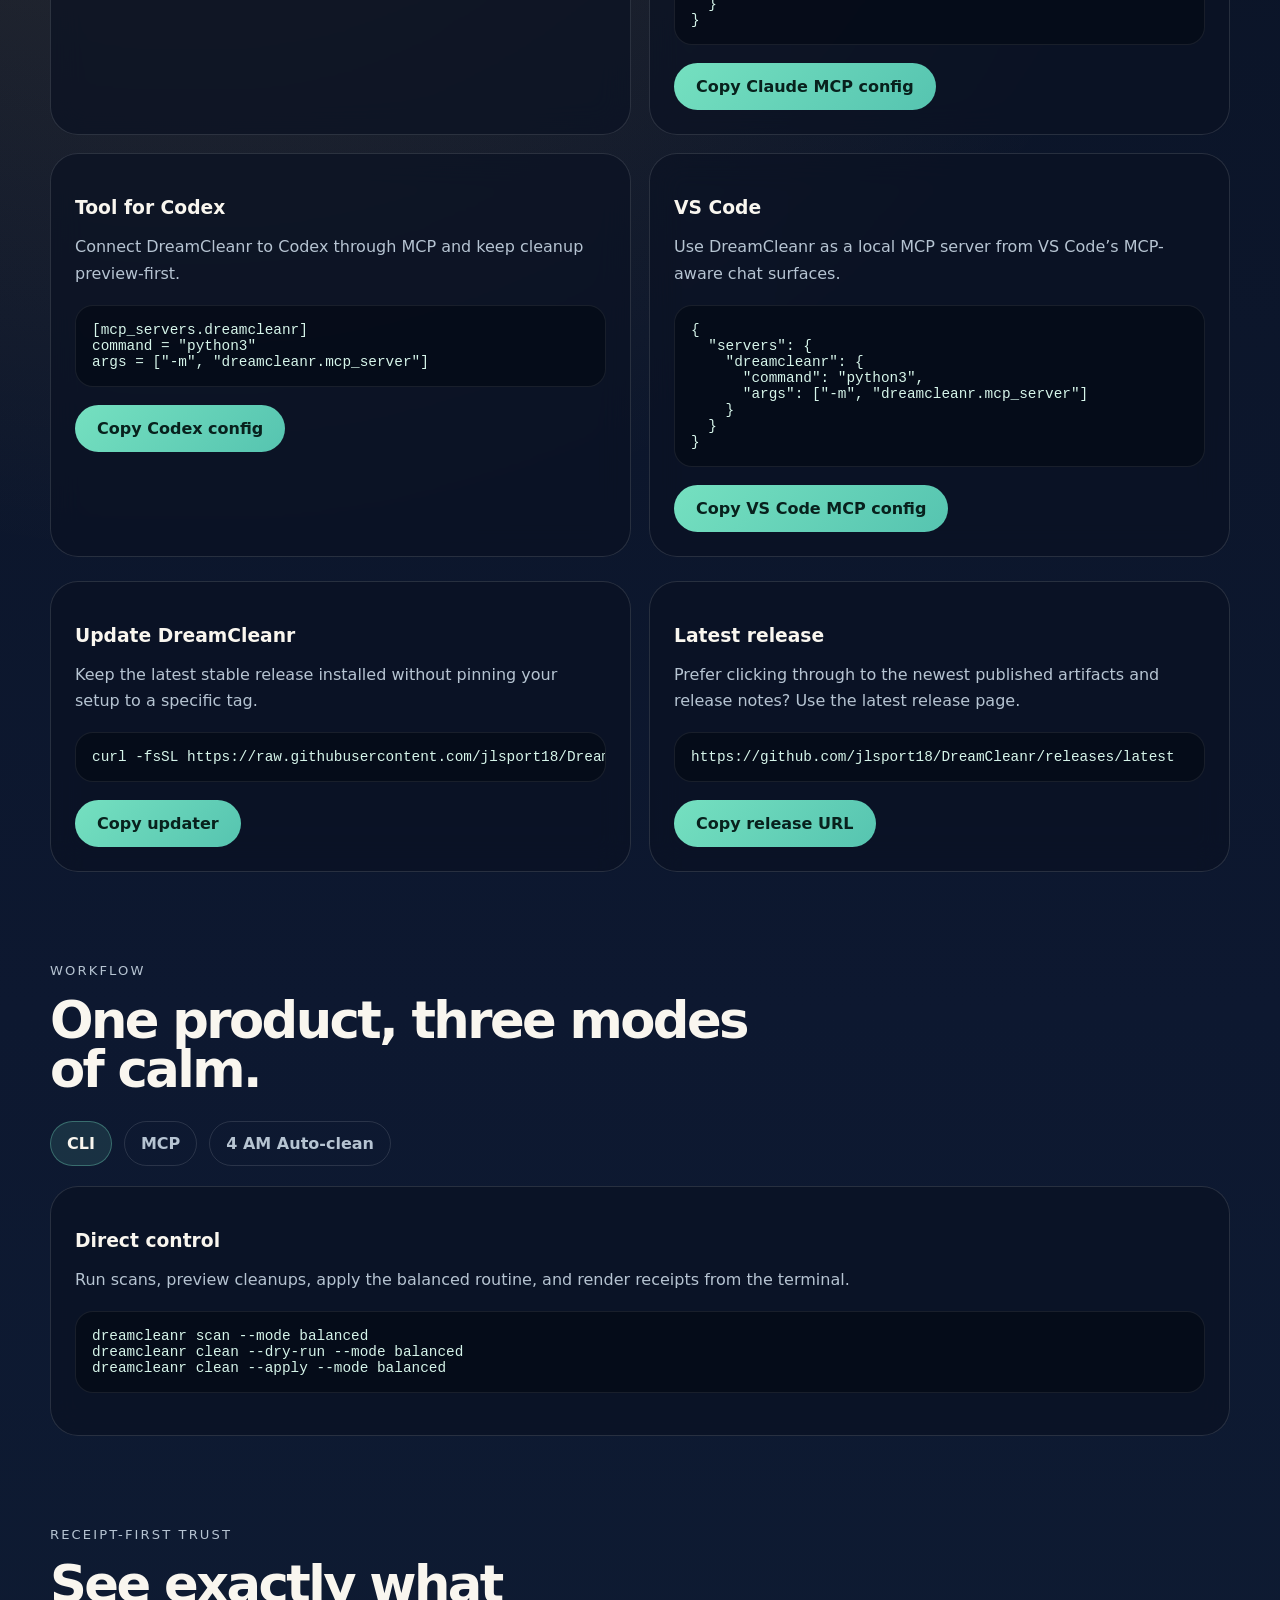
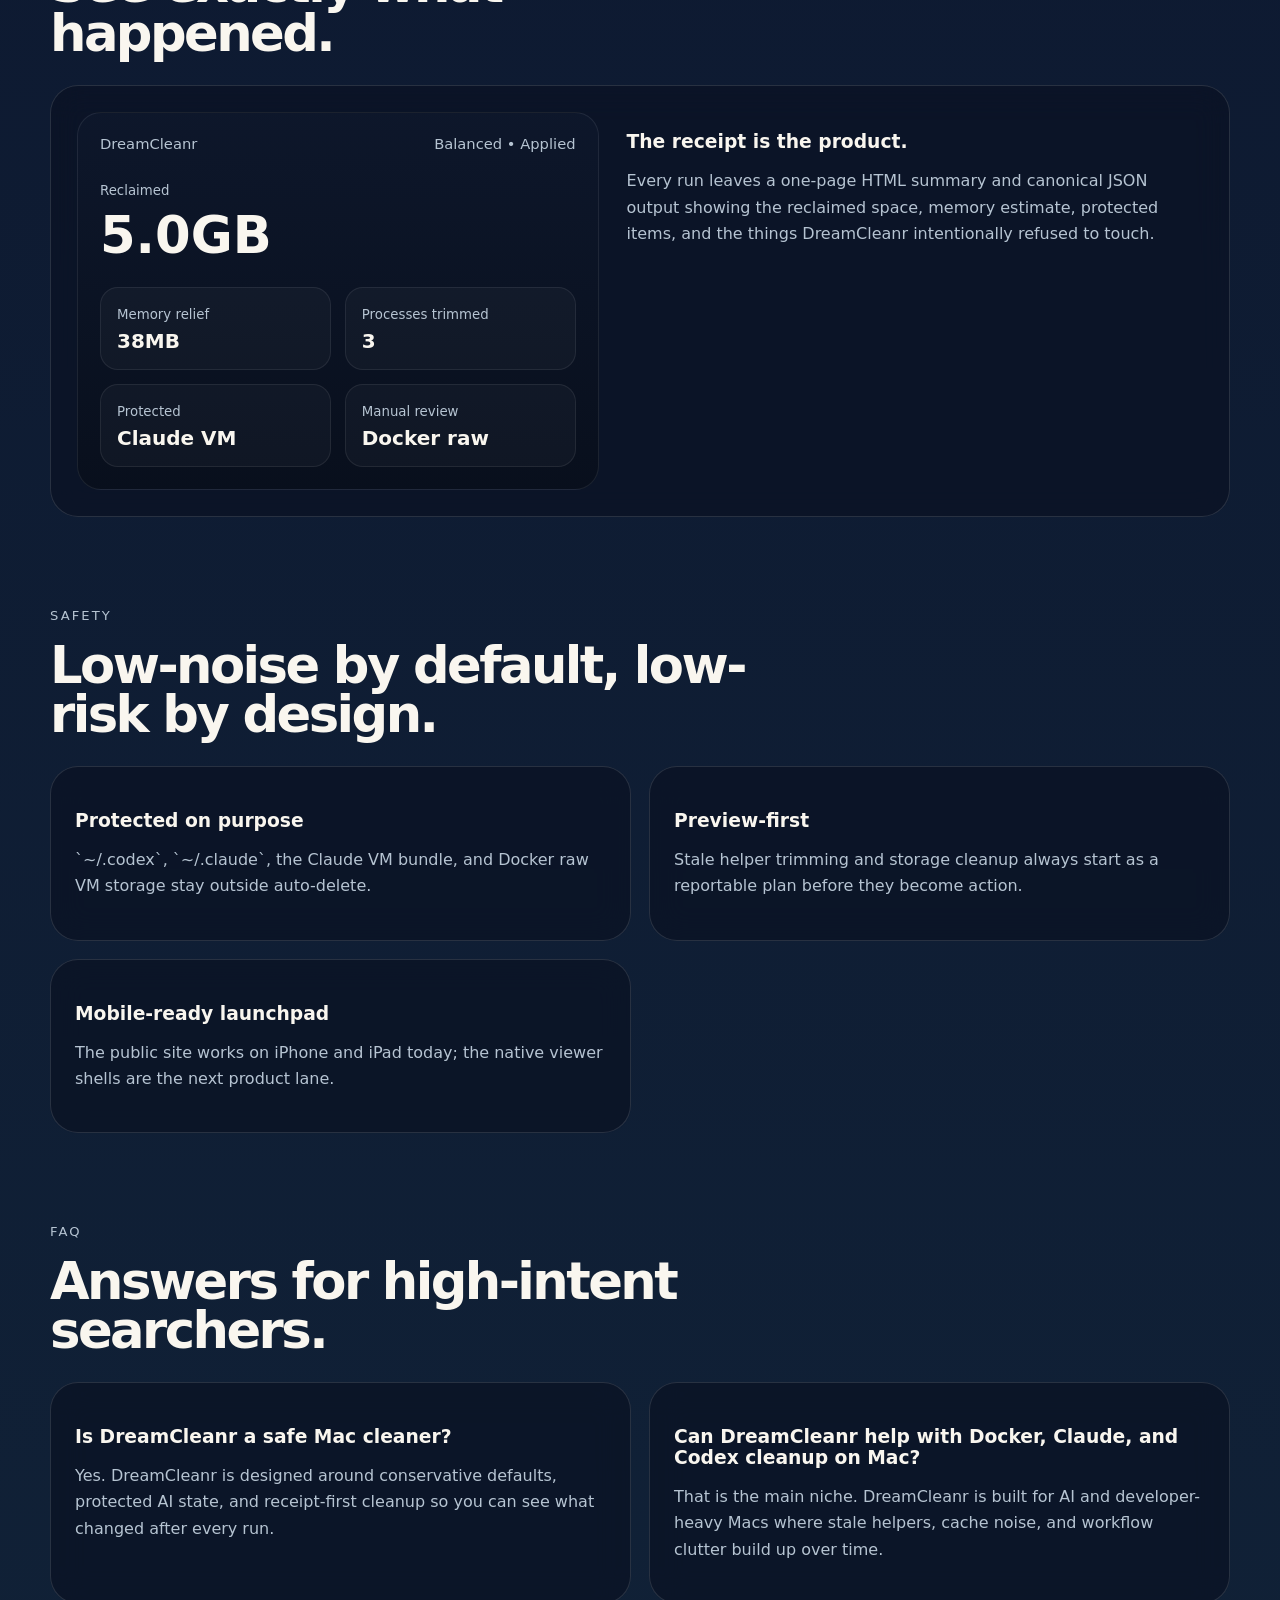
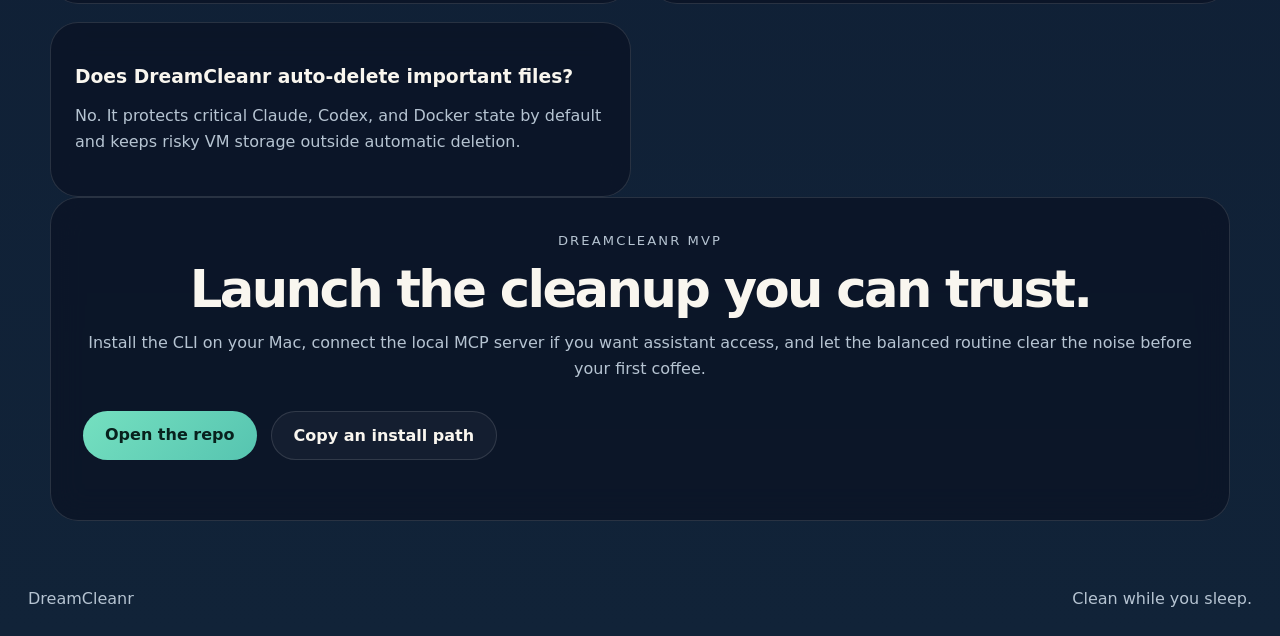
==== commit 015abb83: "Fix release-based install and update verification" ====
--- a/site/index.html
+++ b/site/index.html
@@ -38,7 +38,7 @@
         "operatingSystem": "macOS",
         "description": "DreamCleanr is a trust-first macOS cleanup tool for AI and developer workflows. It trims stale helper processes, cleans safe cache noise, protects live Claude, Codex, and Docker state, and generates one-page cleanup receipts.",
         "url": "https://jlsport18.github.io/DreamCleanr/",
-        "downloadUrl": "https://github.com/jlsport18/DreamCleanr/releases/latest/download/dreamcleanr-latest-py3-none-any.whl",
+        "downloadUrl": "https://github.com/jlsport18/DreamCleanr/releases/latest",
         "slogan": "Clean while you sleep",
         "offers": {
           "@type": "Offer",
@@ -136,8 +136,8 @@
           <article class="surface">
             <h3>CLI for macOS</h3>
             <p>The fastest path for direct cleanup, receipts, and scheduling on your local machine.</p>
-            <pre><code>pipx install https://github.com/jlsport18/DreamCleanr/releases/latest/download/dreamcleanr-latest-py3-none-any.whl</code></pre>
-            <button class="copy" data-copy="pipx install https://github.com/jlsport18/DreamCleanr/releases/latest/download/dreamcleanr-latest-py3-none-any.whl">Copy CLI install</button>
+            <pre><code>curl -fsSL https://raw.githubusercontent.com/jlsport18/DreamCleanr/main/scripts/install.sh | bash</code></pre>
+            <button class="copy" data-copy="curl -fsSL https://raw.githubusercontent.com/jlsport18/DreamCleanr/main/scripts/install.sh | bash">Copy installer</button>
           </article>
 
           <article class="surface">
@@ -187,12 +187,10 @@
             <button class="copy" data-copy="curl -fsSL https://raw.githubusercontent.com/jlsport18/DreamCleanr/main/scripts/update.sh | bash">Copy updater</button>
           </article>
           <article class="surface">
-            <h3>Checkout refresh</h3>
-            <p>Working from a local clone? Pull the latest code and rebuild the editable environment.</p>
-            <pre><code>git pull --ff-only
-./scripts/bootstrap.sh</code></pre>
-            <button class="copy" data-copy="git pull --ff-only
-./scripts/bootstrap.sh">Copy checkout refresh</button>
+            <h3>Latest release</h3>
+            <p>Prefer clicking through to the newest published artifacts and release notes? Use the latest release page.</p>
+            <pre><code>https://github.com/jlsport18/DreamCleanr/releases/latest</code></pre>
+            <button class="copy" data-copy="https://github.com/jlsport18/DreamCleanr/releases/latest">Copy release URL</button>
           </article>
         </div>
       </section>
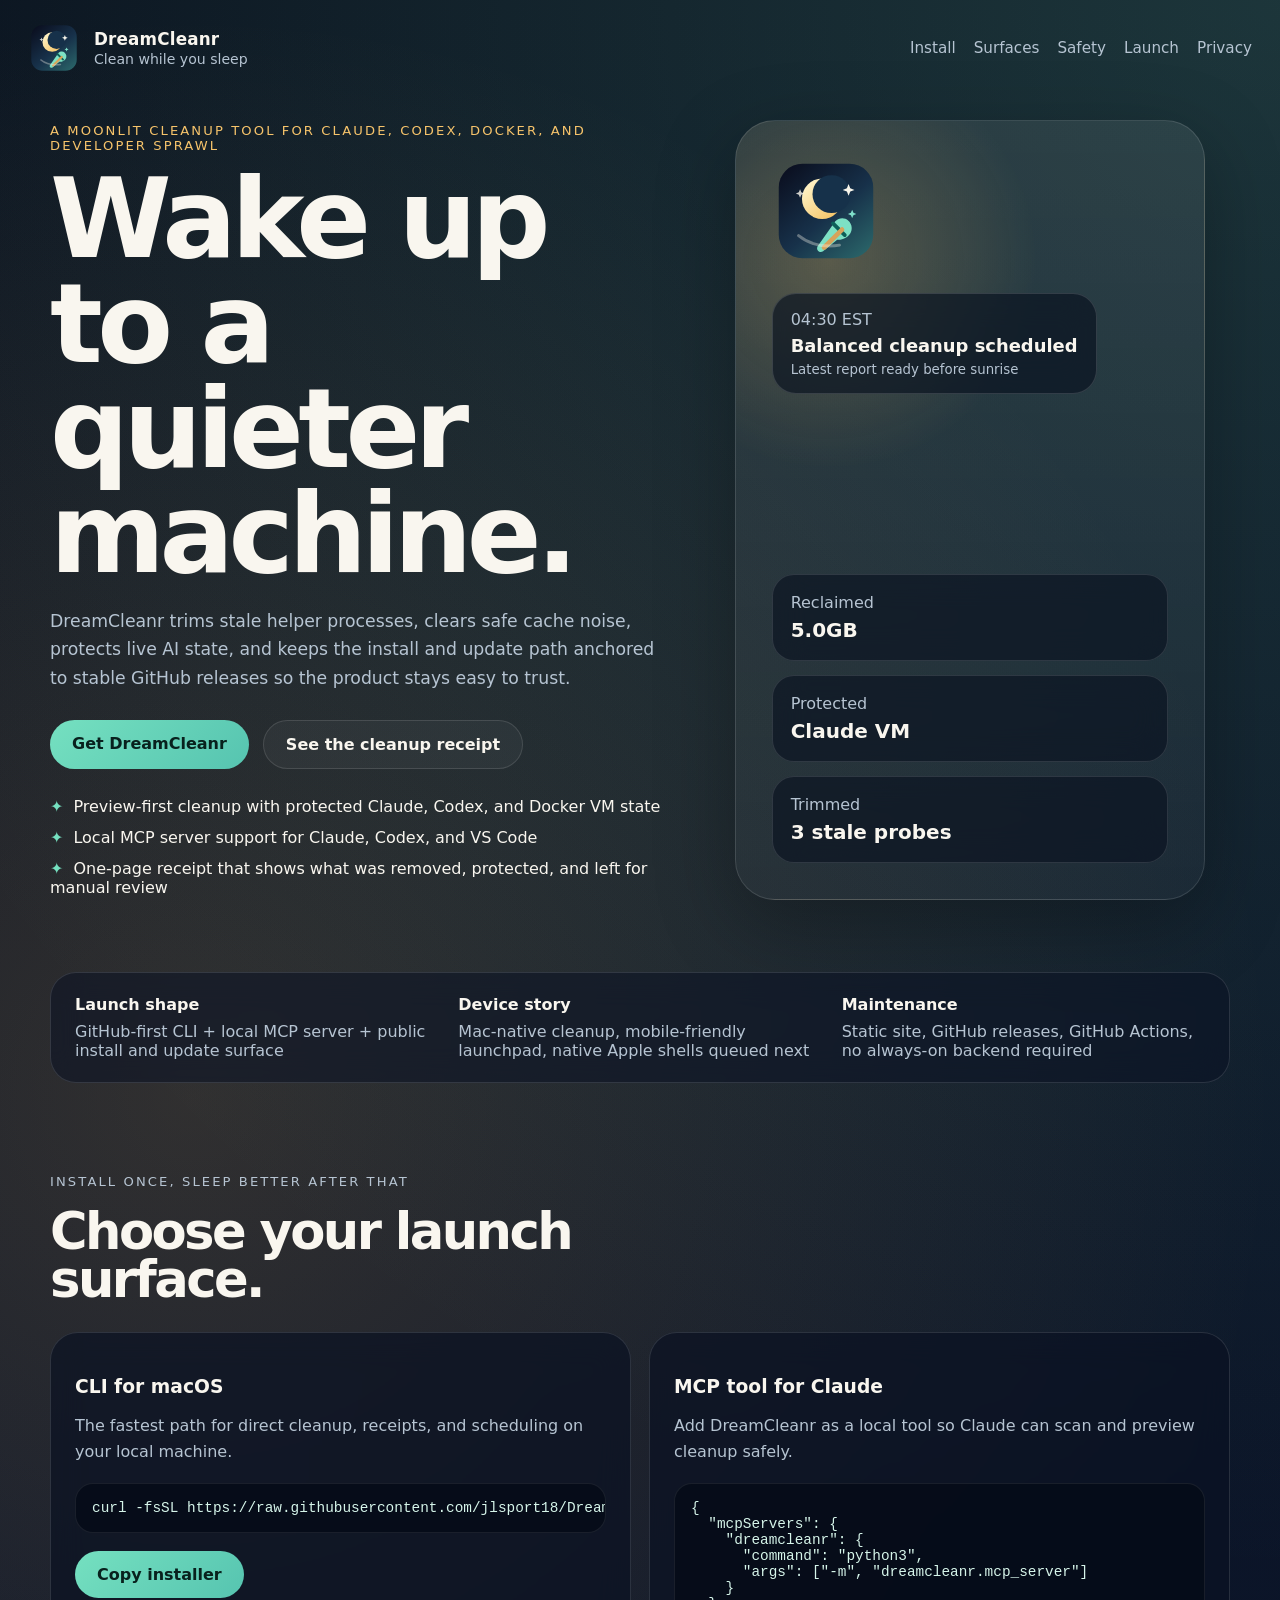
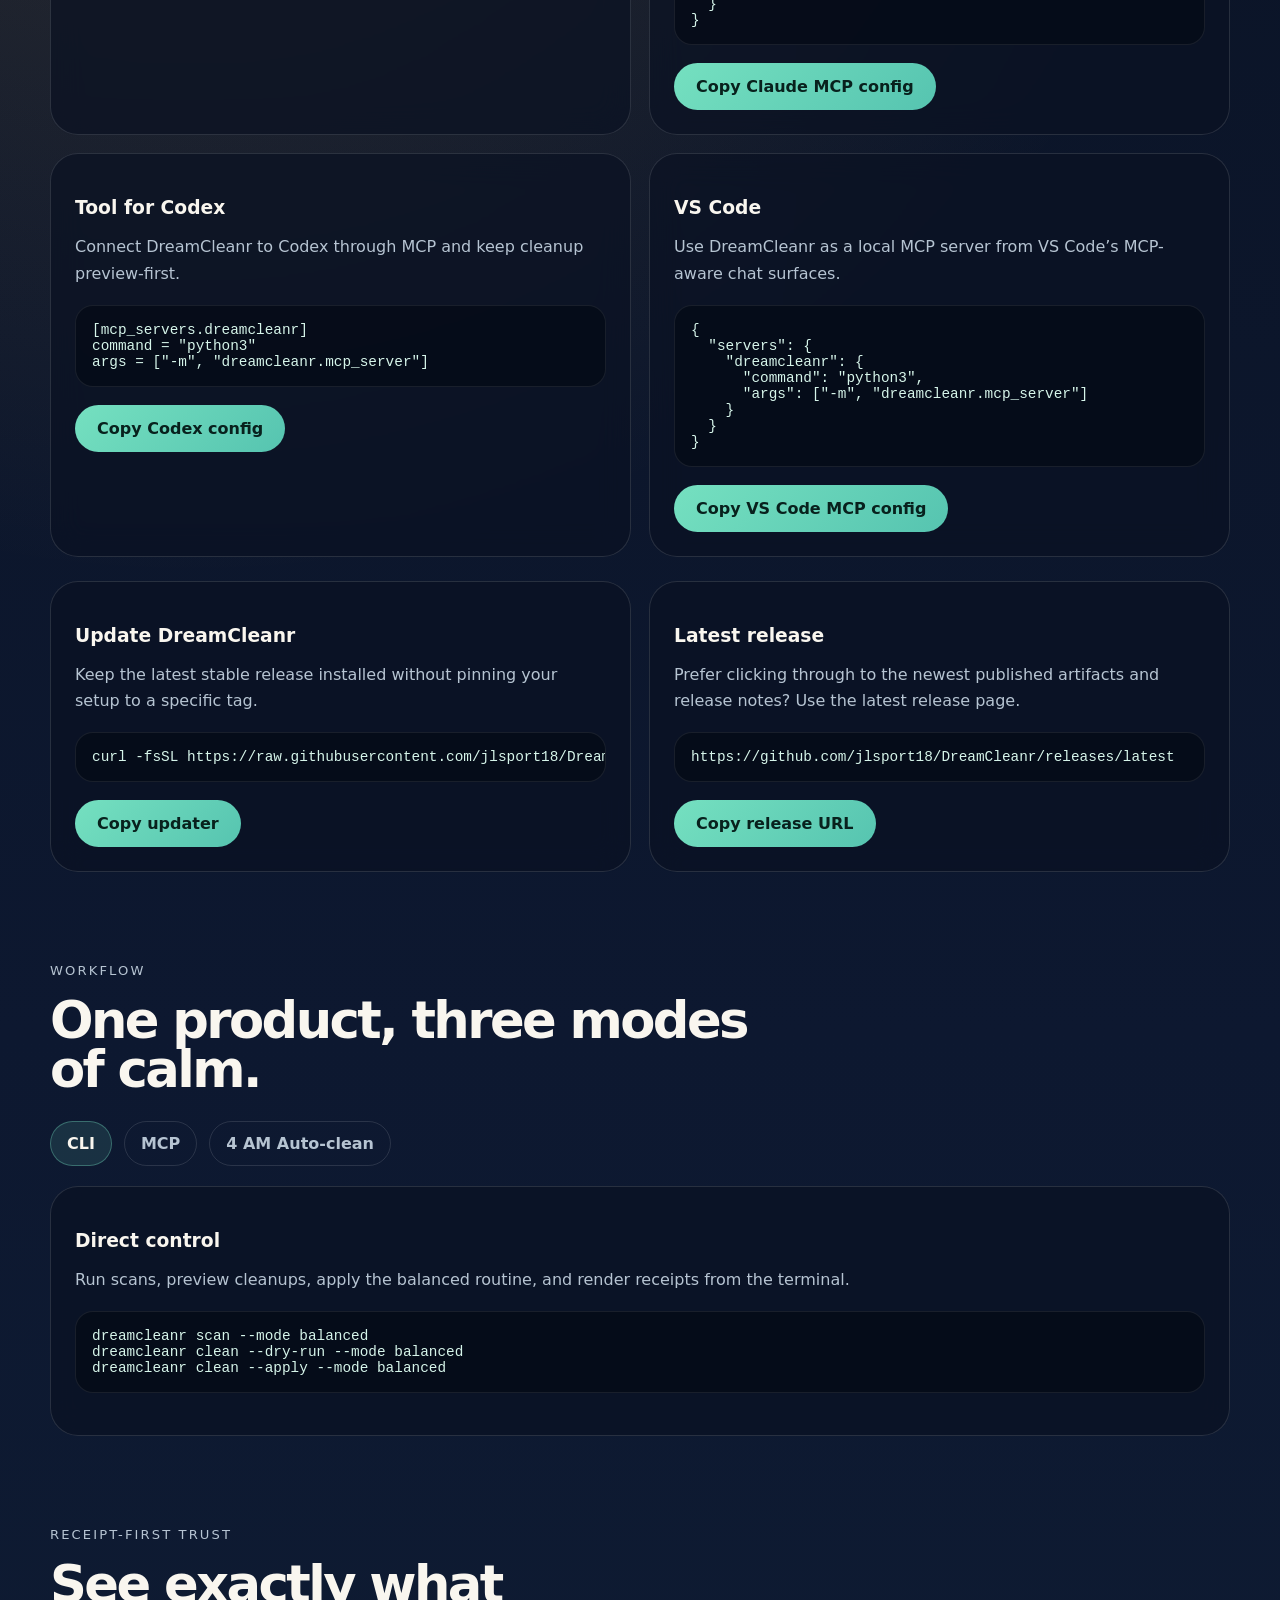
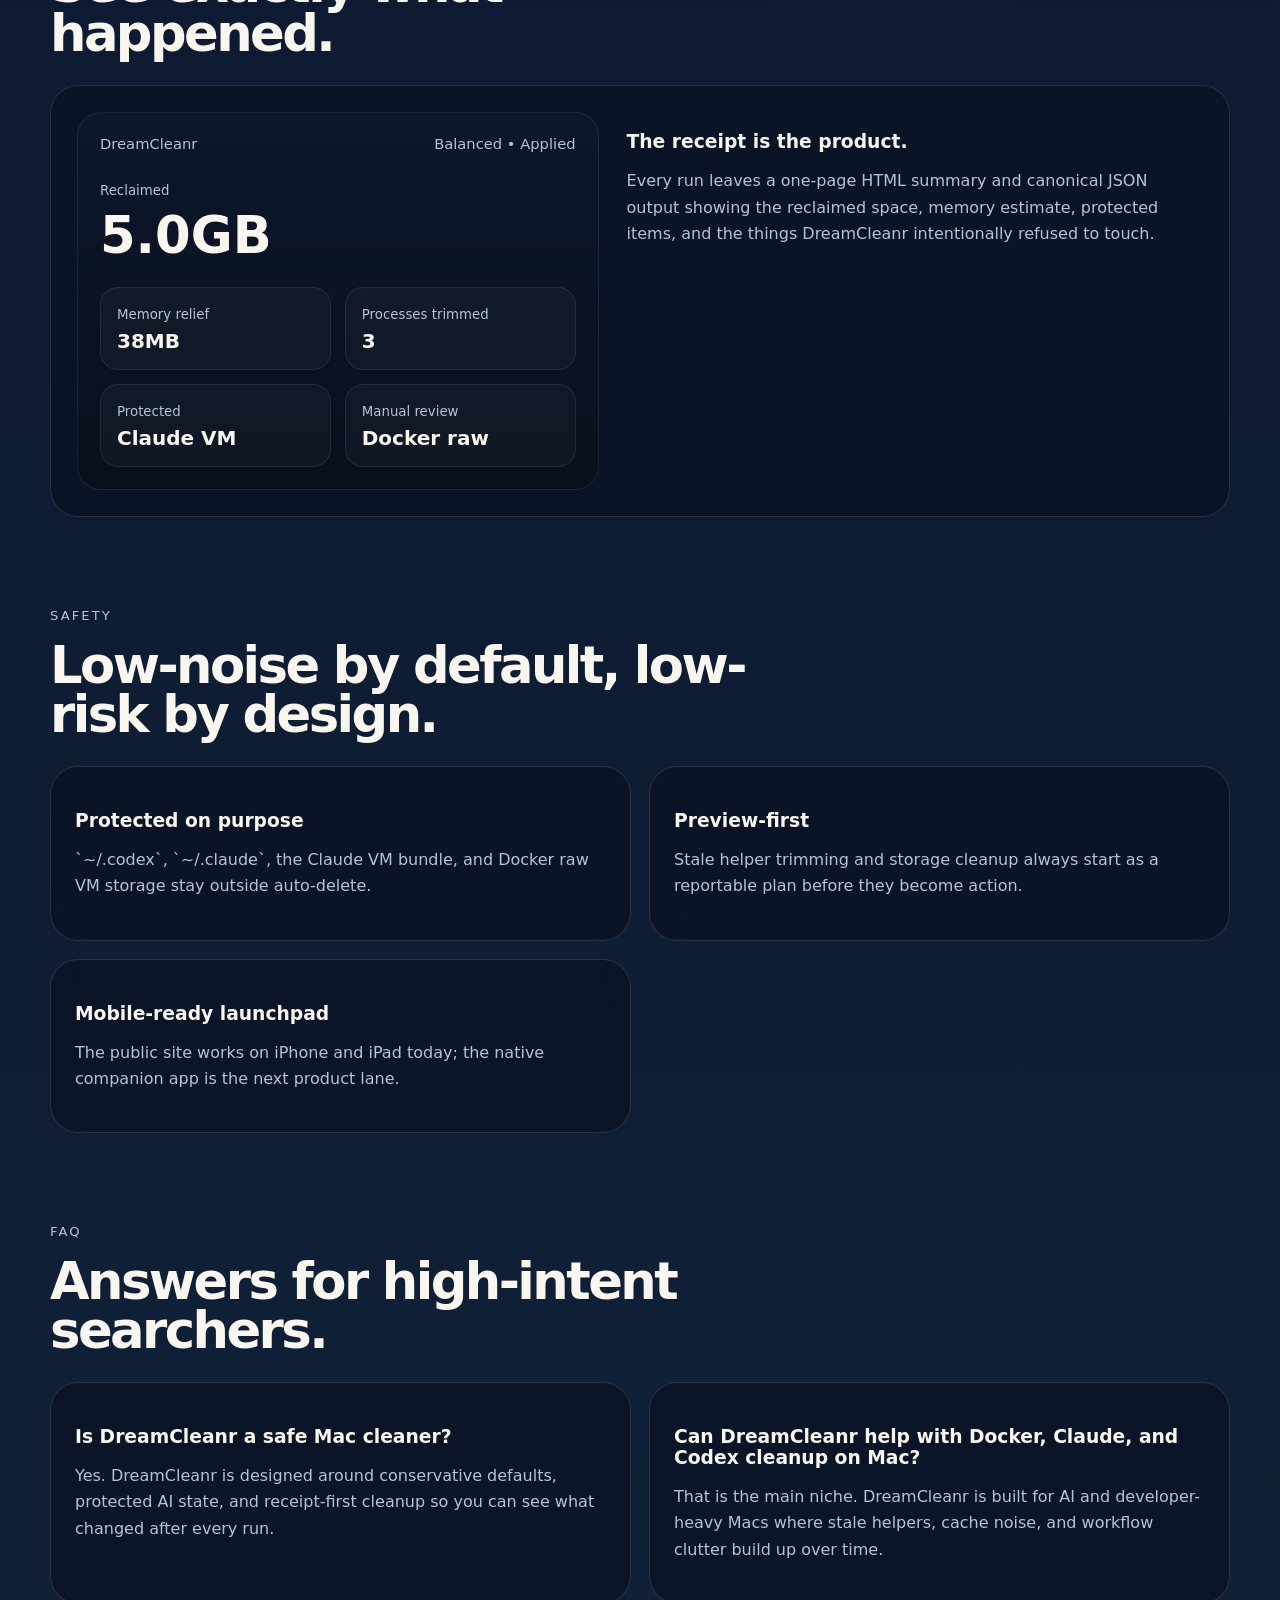
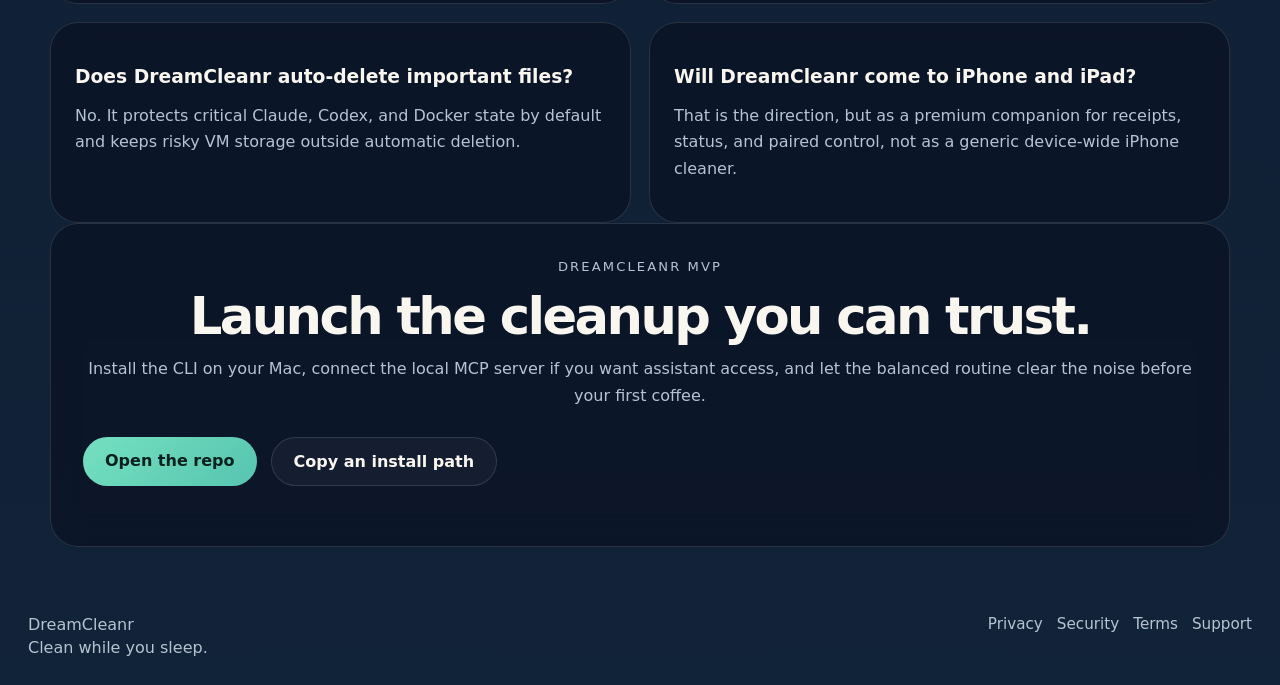
==== commit 15f6efad: "Add compliance and iOS readiness phase" ====
--- a/site/index.html
+++ b/site/index.html
@@ -63,6 +63,7 @@
         <a href="#surfaces">Surfaces</a>
         <a href="#safety">Safety</a>
         <a href="#launch">Launch</a>
+        <a href="./privacy.html">Privacy</a>
       </nav>
     </header>
 
@@ -279,7 +280,7 @@
           </article>
           <article>
             <h3>Mobile-ready launchpad</h3>
-            <p>The public site works on iPhone and iPad today; the native viewer shells are the next product lane.</p>
+            <p>The public site works on iPhone and iPad today; the native companion app is the next product lane.</p>
           </article>
         </div>
       </section>
@@ -301,6 +302,10 @@
           <article>
             <h3>Does DreamCleanr auto-delete important files?</h3>
             <p>No. It protects critical Claude, Codex, and Docker state by default and keeps risky VM storage outside automatic deletion.</p>
+          </article>
+          <article>
+            <h3>Will DreamCleanr come to iPhone and iPad?</h3>
+            <p>That is the direction, but as a premium companion for receipts, status, and paired control, not as a generic device-wide iPhone cleaner.</p>
           </article>
         </div>
       </section>
@@ -320,8 +325,16 @@
     </main>
 
     <footer class="site-footer">
-      <span>DreamCleanr</span>
-      <span>Clean while you sleep.</span>
+      <div>
+        <span>DreamCleanr</span>
+        <span>Clean while you sleep.</span>
+      </div>
+      <nav aria-label="Policy and support">
+        <a href="./privacy.html">Privacy</a>
+        <a href="./security.html">Security</a>
+        <a href="./terms.html">Terms</a>
+        <a href="./support.html">Support</a>
+      </nav>
     </footer>
 
     <script src="./app.js"></script>
--- a/site/styles.css
+++ b/site/styles.css
@@ -449,6 +449,67 @@
   color: var(--muted);
 }
 
+.site-footer > div {
+  display: grid;
+  gap: 4px;
+}
+
+.site-footer nav {
+  display: flex;
+  gap: 14px;
+  flex-wrap: wrap;
+}
+
+.site-footer a {
+  color: var(--muted);
+  text-decoration: none;
+}
+
+.site-footer a:hover,
+nav a:hover {
+  color: var(--text);
+}
+
+.docs-page main {
+  width: min(920px, calc(100% - 40px));
+}
+
+.prose {
+  padding-bottom: 64px;
+}
+
+.prose h1 {
+  margin: 0;
+  font-size: clamp(2.8rem, 7vw, 4.8rem);
+  line-height: 0.98;
+  letter-spacing: -0.05em;
+}
+
+.prose h2,
+.prose h3 {
+  margin: 30px 0 12px;
+}
+
+.prose p,
+.prose li {
+  color: var(--muted);
+  line-height: 1.72;
+}
+
+.prose ul,
+.prose ol {
+  padding-left: 1.4rem;
+}
+
+.policy-card {
+  margin-top: 24px;
+  padding: 24px;
+  border: 1px solid var(--line);
+  border-radius: 28px;
+  background: var(--panel);
+  backdrop-filter: blur(16px);
+}
+
 @media (max-width: 980px) {
   .hero,
   .receipt {
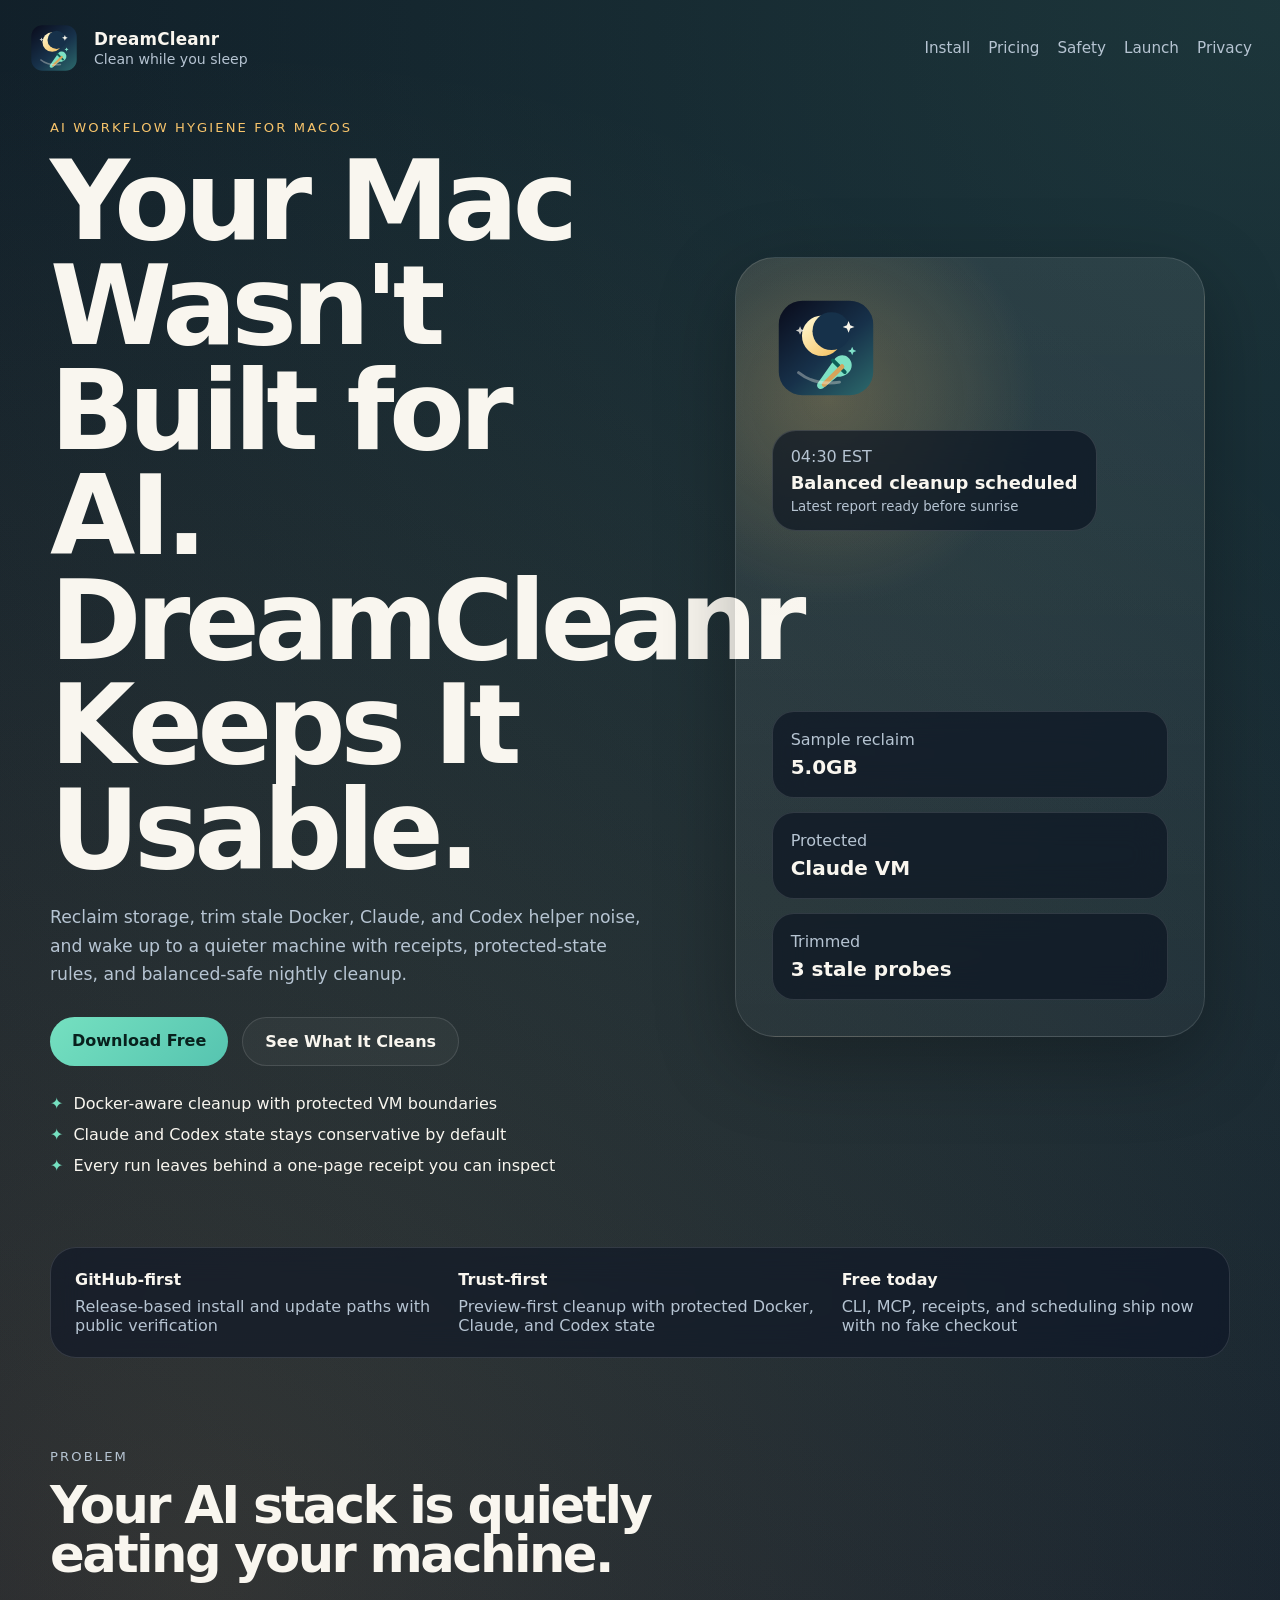
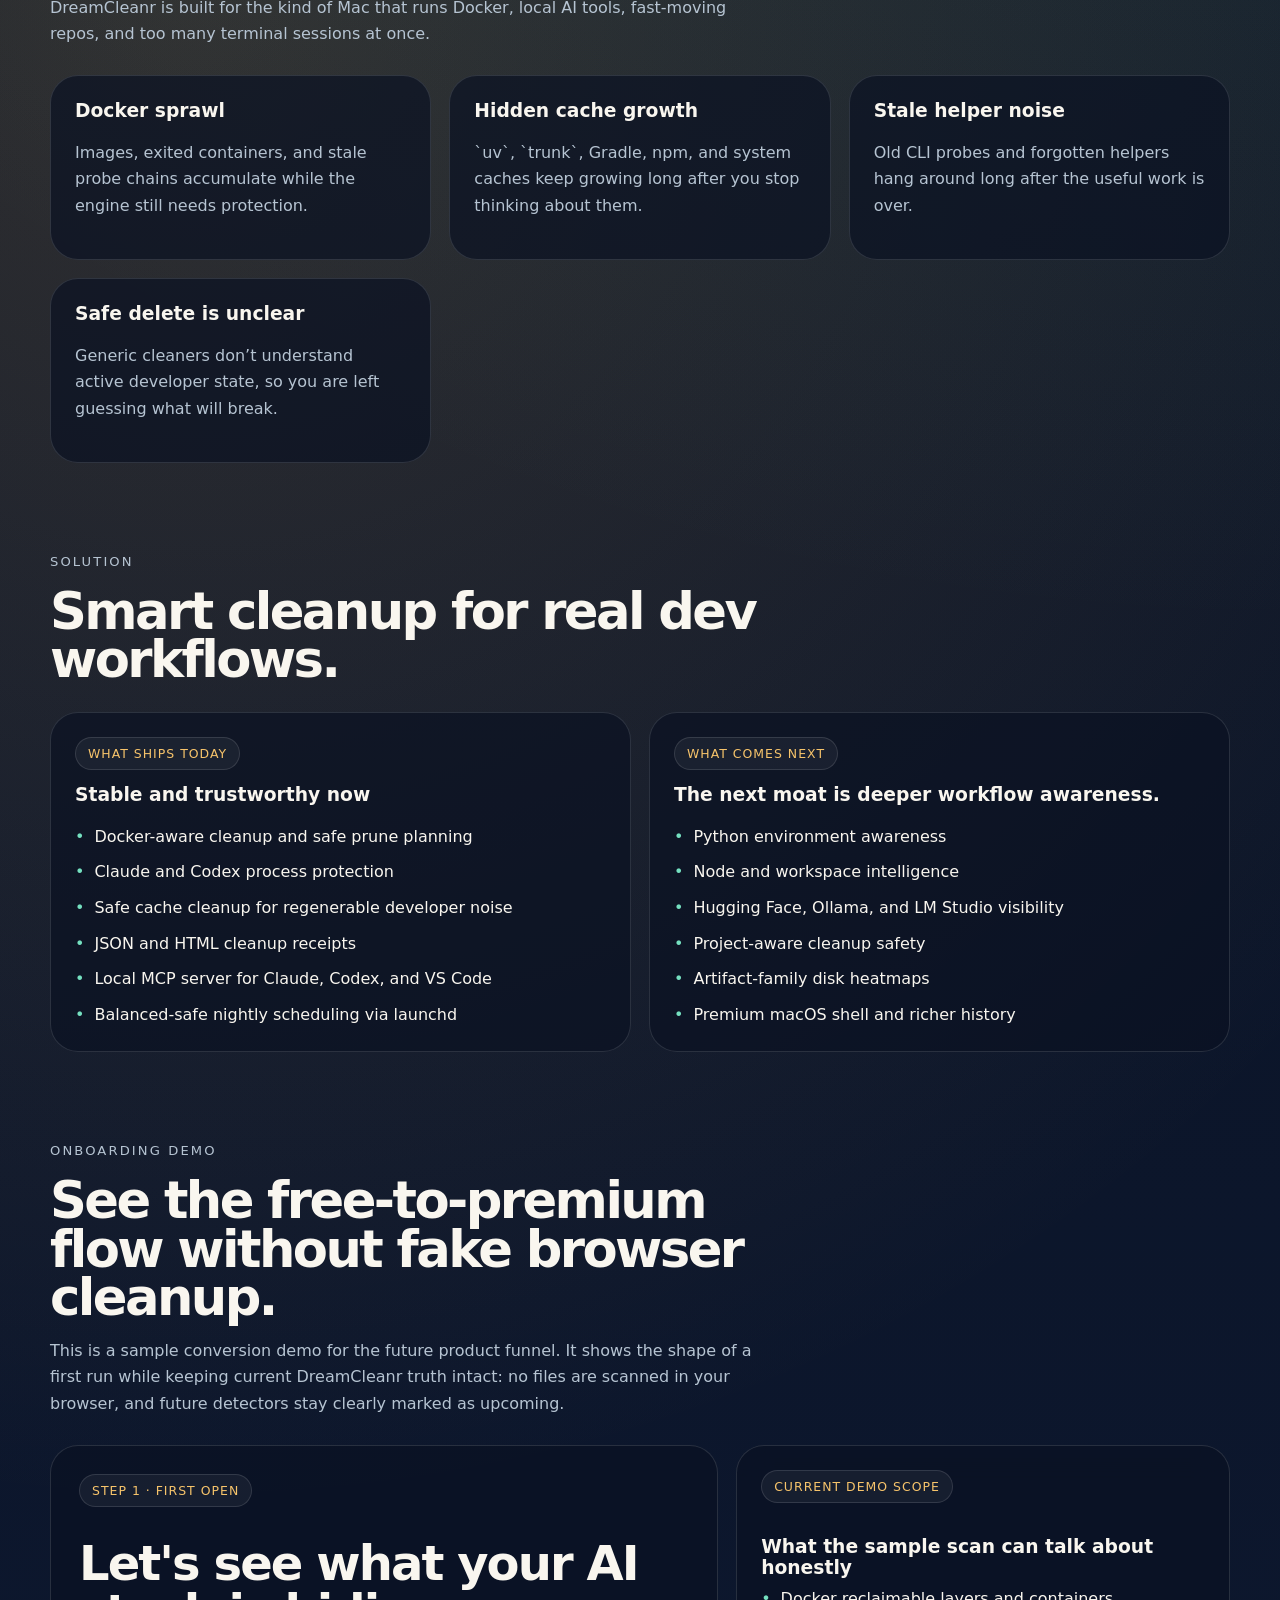
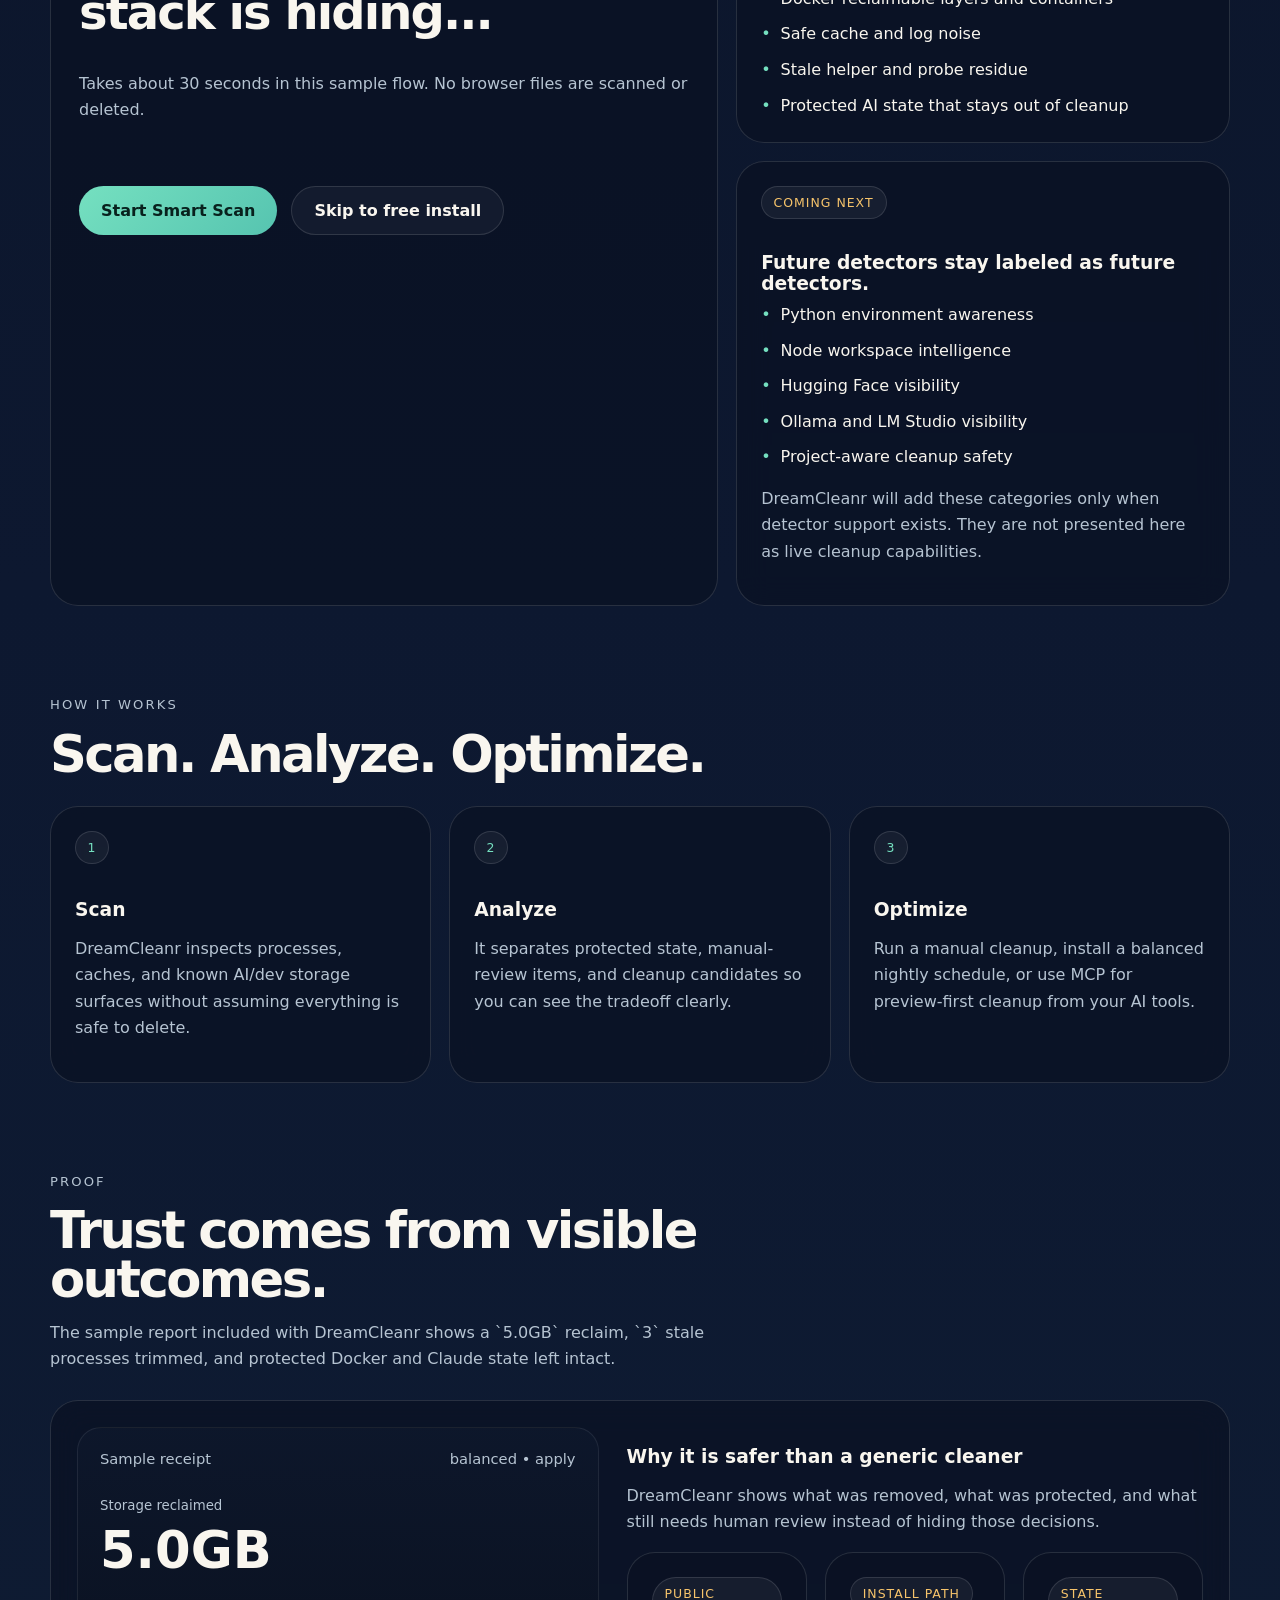
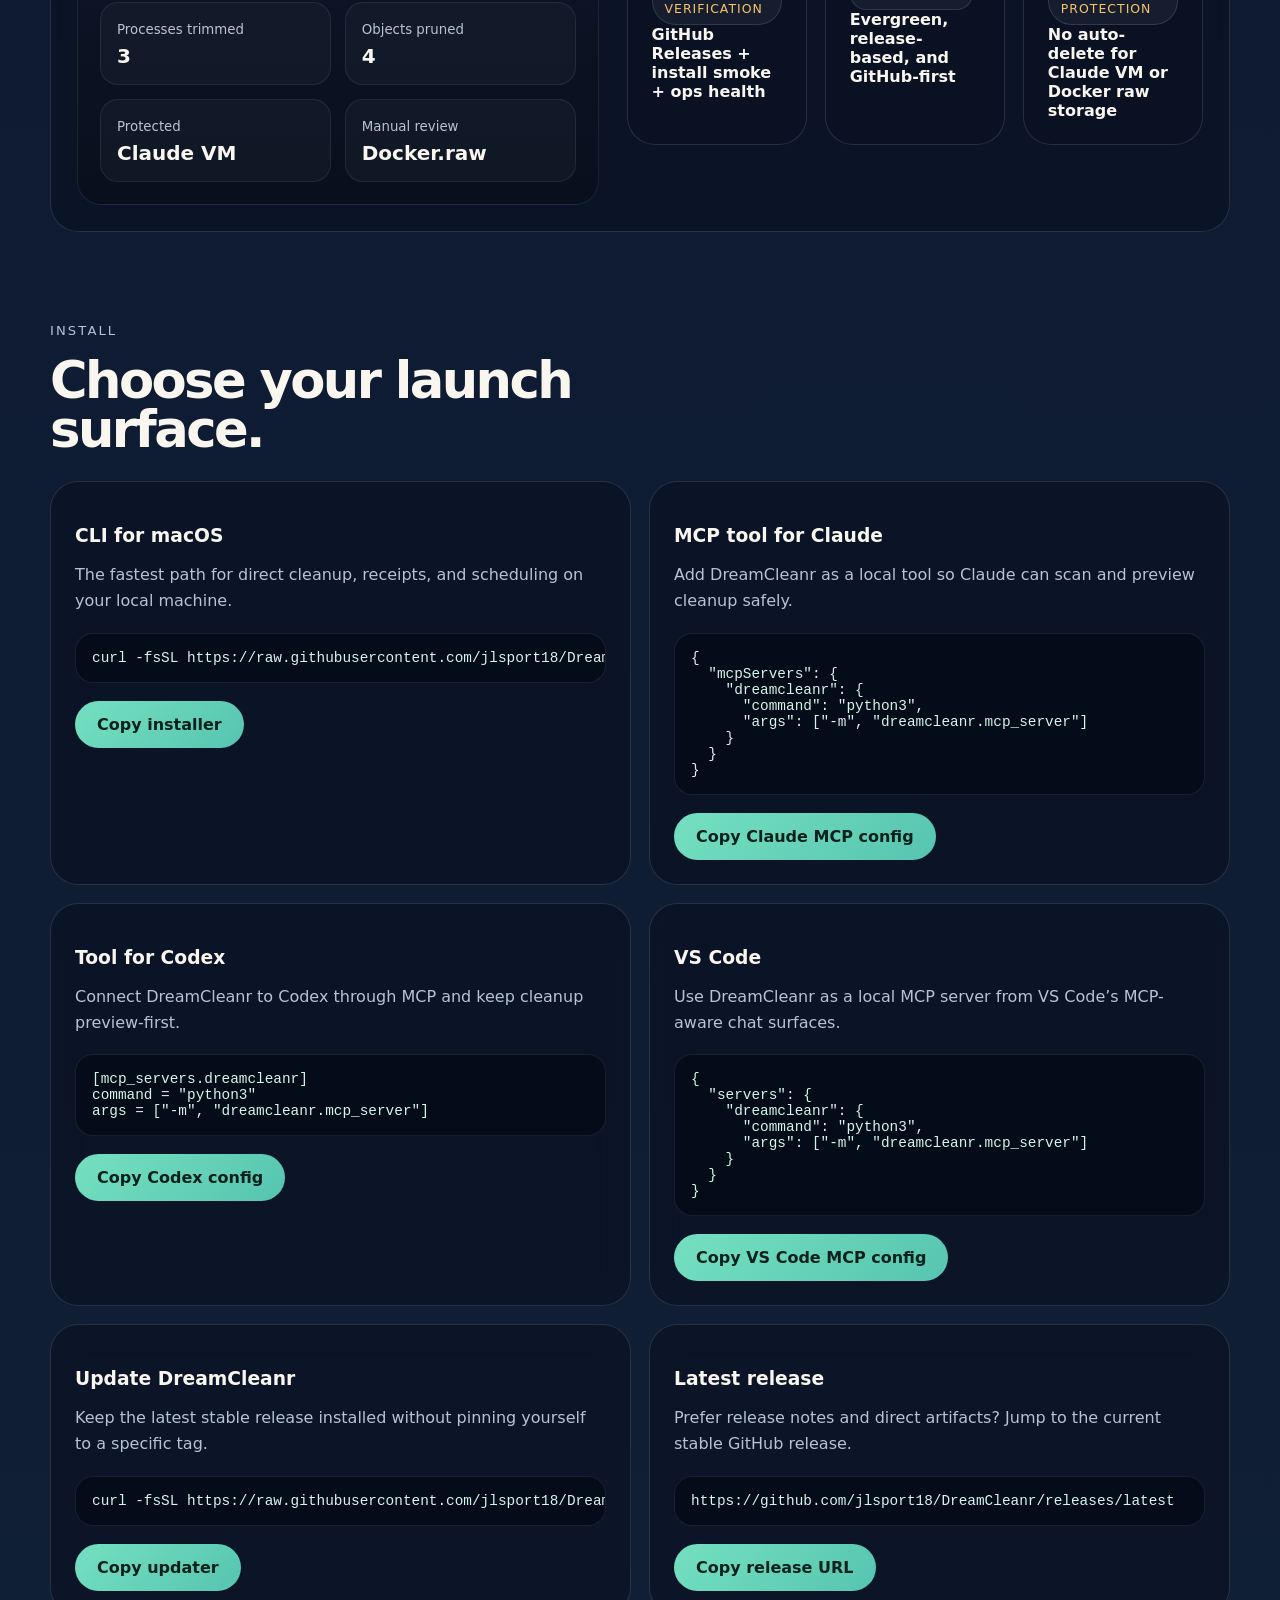
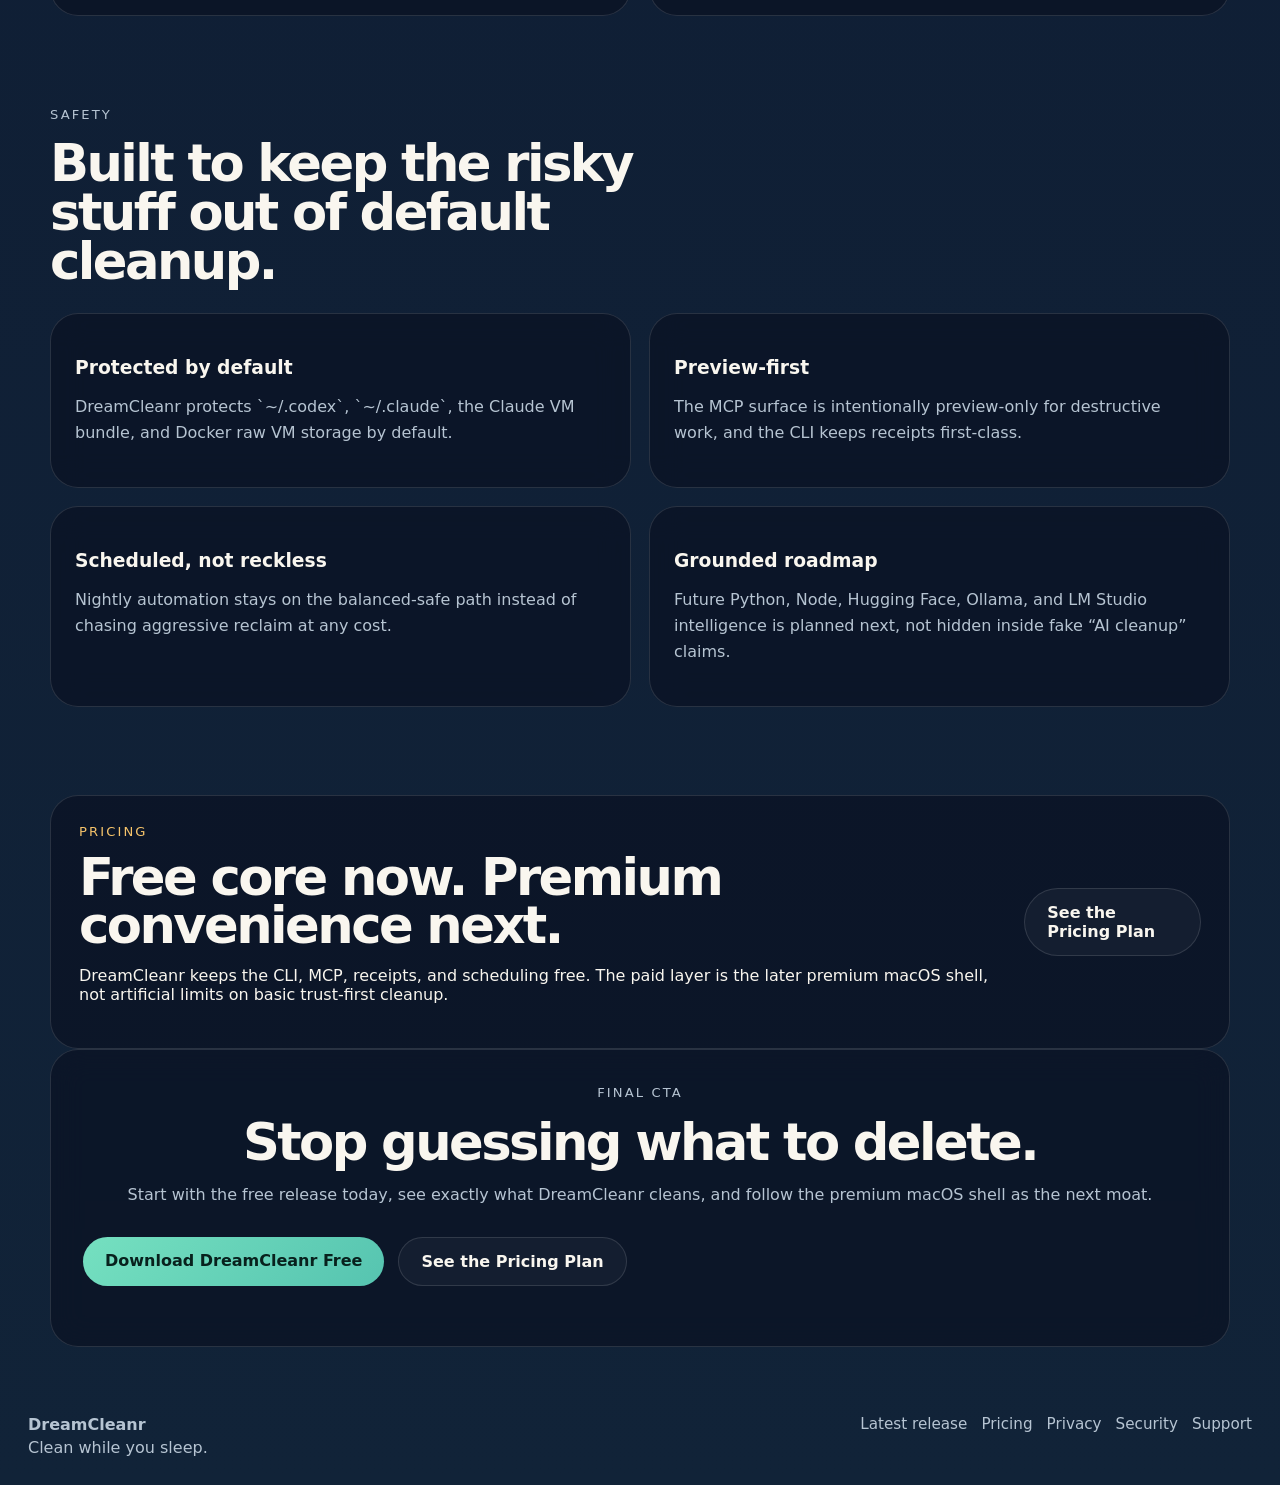
==== commit 451baac4: "Add DreamCleanr growth and workflow planning surfaces" ====
--- a/site/index.html
+++ b/site/index.html
@@ -6,7 +6,7 @@
     <title>DreamCleanr | Clean while you sleep</title>
     <meta
       name="description"
-      content="DreamCleanr is a GitHub-first macOS cleanup tool for AI and developer workflows. Reclaim storage, trim stale Docker, Claude, and Codex helper noise, and wake up to a lighter Mac."
+      content="DreamCleanr is a trust-first macOS cleanup tool for AI and developer workflows. Reclaim storage, trim stale Docker, Claude, and Codex noise, and keep your machine usable without guessing what is safe to delete."
     />
     <meta name="robots" content="index,follow" />
     <link rel="canonical" href="https://jlsport18.github.io/DreamCleanr/" />
@@ -15,7 +15,7 @@
     <meta property="og:title" content="DreamCleanr | Clean while you sleep" />
     <meta
       property="og:description"
-      content="A trust-first, GitHub-first macOS cleanup tool for Docker, Claude, Codex, and developer-heavy Macs."
+      content="DreamCleanr keeps AI-heavy Macs usable with Docker-aware cleanup, protected Claude and Codex state, nightly scheduling, and one-page receipts."
     />
     <meta property="og:url" content="https://jlsport18.github.io/DreamCleanr/" />
     <meta property="og:image" content="https://jlsport18.github.io/DreamCleanr/logo.svg" />
@@ -23,7 +23,7 @@
     <meta name="twitter:title" content="DreamCleanr | Clean while you sleep" />
     <meta
       name="twitter:description"
-      content="GitHub-first macOS cleanup for AI and developer workflows, with receipts and conservative defaults."
+      content="Trust-first cleanup for Docker, Claude, Codex, and developer-heavy Macs."
     />
     <meta name="twitter:image" content="https://jlsport18.github.io/DreamCleanr/logo.svg" />
     <link rel="icon" href="./logo.svg" type="image/svg+xml" />
@@ -60,7 +60,7 @@
       </a>
       <nav>
         <a href="#install">Install</a>
-        <a href="#surfaces">Surfaces</a>
+        <a href="./pricing.html">Pricing</a>
         <a href="#safety">Safety</a>
         <a href="#launch">Launch</a>
         <a href="./privacy.html">Privacy</a>
@@ -70,20 +70,20 @@
     <main id="top">
       <section class="hero">
         <div class="hero-copy">
-          <p class="eyebrow">A moonlit cleanup tool for Claude, Codex, Docker, and developer sprawl</p>
-          <h1>Wake up to a quieter machine.</h1>
+          <p class="eyebrow">AI workflow hygiene for macOS</p>
+          <h1>Your Mac Wasn't Built for AI. DreamCleanr Keeps It Usable.</h1>
           <p class="hero-text">
-            DreamCleanr trims stale helper processes, clears safe cache noise, protects live AI state, and keeps the
-            install and update path anchored to stable GitHub releases so the product stays easy to trust.
+            Reclaim storage, trim stale Docker, Claude, and Codex helper noise, and wake up to a quieter machine with
+            receipts, protected-state rules, and balanced-safe nightly cleanup.
           </p>
           <div class="hero-actions">
-            <a class="button primary" href="#install">Get DreamCleanr</a>
-            <a class="button ghost" href="#report">See the cleanup receipt</a>
+            <a class="button primary" href="#install">Download Free</a>
+            <a class="button ghost" href="#demo">See What It Cleans</a>
           </div>
           <ul class="hero-points">
-            <li>Preview-first cleanup with protected Claude, Codex, and Docker VM state</li>
-            <li>Local MCP server support for Claude, Codex, and VS Code</li>
-            <li>One-page receipt that shows what was removed, protected, and left for manual review</li>
+            <li>Docker-aware cleanup with protected VM boundaries</li>
+            <li>Claude and Codex state stays conservative by default</li>
+            <li>Every run leaves behind a one-page receipt you can inspect</li>
           </ul>
         </div>
         <div class="hero-art">
@@ -96,7 +96,7 @@
             </div>
             <div class="poster-stats">
               <article>
-                <span>Reclaimed</span>
+                <span>Sample reclaim</span>
                 <strong>5.0GB</strong>
               </article>
               <article>
@@ -114,22 +114,291 @@
 
       <section class="support-strip">
         <div>
-          <strong>Launch shape</strong>
-          <span>GitHub-first CLI + local MCP server + public install and update surface</span>
+          <strong>GitHub-first</strong>
+          <span>Release-based install and update paths with public verification</span>
         </div>
         <div>
-          <strong>Device story</strong>
-          <span>Mac-native cleanup, mobile-friendly launchpad, native Apple shells queued next</span>
+          <strong>Trust-first</strong>
+          <span>Preview-first cleanup with protected Docker, Claude, and Codex state</span>
         </div>
         <div>
-          <strong>Maintenance</strong>
-          <span>Static site, GitHub releases, GitHub Actions, no always-on backend required</span>
+          <strong>Free today</strong>
+          <span>CLI, MCP, receipts, and scheduling ship now with no fake checkout</span>
+        </div>
+      </section>
+
+      <section class="section">
+        <div class="section-heading">
+          <p class="eyebrow">Problem</p>
+          <h2>Your AI stack is quietly eating your machine.</h2>
+          <p>
+            DreamCleanr is built for the kind of Mac that runs Docker, local AI tools, fast-moving repos, and too many
+            terminal sessions at once.
+          </p>
+        </div>
+        <div class="problem-grid">
+          <article>
+            <h3>Docker sprawl</h3>
+            <p>Images, exited containers, and stale probe chains accumulate while the engine still needs protection.</p>
+          </article>
+          <article>
+            <h3>Hidden cache growth</h3>
+            <p>`uv`, `trunk`, Gradle, npm, and system caches keep growing long after you stop thinking about them.</p>
+          </article>
+          <article>
+            <h3>Stale helper noise</h3>
+            <p>Old CLI probes and forgotten helpers hang around long after the useful work is over.</p>
+          </article>
+          <article>
+            <h3>Safe delete is unclear</h3>
+            <p>Generic cleaners don’t understand active developer state, so you are left guessing what will break.</p>
+          </article>
+        </div>
+      </section>
+
+      <section class="section">
+        <div class="section-heading">
+          <p class="eyebrow">Solution</p>
+          <h2>Smart cleanup for real dev workflows.</h2>
+        </div>
+        <div class="comparison-grid">
+          <article class="comparison-card">
+            <span class="card-kicker">What ships today</span>
+            <h3>Stable and trustworthy now</h3>
+            <ul class="pill-list">
+              <li>Docker-aware cleanup and safe prune planning</li>
+              <li>Claude and Codex process protection</li>
+              <li>Safe cache cleanup for regenerable developer noise</li>
+              <li>JSON and HTML cleanup receipts</li>
+              <li>Local MCP server for Claude, Codex, and VS Code</li>
+              <li>Balanced-safe nightly scheduling via launchd</li>
+            </ul>
+          </article>
+          <article class="comparison-card">
+            <span class="card-kicker">What comes next</span>
+            <h3>The next moat is deeper workflow awareness.</h3>
+            <ul class="pill-list">
+              <li>Python environment awareness</li>
+              <li>Node and workspace intelligence</li>
+              <li>Hugging Face, Ollama, and LM Studio visibility</li>
+              <li>Project-aware cleanup safety</li>
+              <li>Artifact-family disk heatmaps</li>
+              <li>Premium macOS shell and richer history</li>
+            </ul>
+          </article>
+        </div>
+      </section>
+
+      <section class="section" id="demo">
+        <div class="section-heading">
+          <p class="eyebrow">Onboarding Demo</p>
+          <h2>See the free-to-premium flow without fake browser cleanup.</h2>
+          <p>
+            This is a sample conversion demo for the future product funnel. It shows the shape of a first run while
+            keeping current DreamCleanr truth intact: no files are scanned in your browser, and future detectors stay
+            clearly marked as upcoming.
+          </p>
+        </div>
+        <div class="demo-shell" data-demo-root>
+          <div class="demo-stage">
+            <article class="demo-screen active" data-demo-screen="hook">
+              <span class="card-kicker">Step 1 · First open</span>
+              <h3>Let's see what your AI stack is hiding...</h3>
+              <p class="demo-support">Takes about 30 seconds in this sample flow. No browser files are scanned or deleted.</p>
+              <div class="hero-actions">
+                <button class="button primary" type="button" data-demo-start>Start Smart Scan</button>
+                <a class="button ghost" href="#install">Skip to free install</a>
+              </div>
+            </article>
+
+            <article class="demo-screen" data-demo-screen="scan" aria-live="polite">
+              <span class="card-kicker">Step 2 · Live demo scan</span>
+              <h3>Watching reclaimable surfaces pile up is the hook.</h3>
+              <p class="demo-support" data-demo-status>Loading demo scan...</p>
+              <div class="demo-progress" aria-hidden="true">
+                <span data-demo-progress></span>
+              </div>
+              <div class="demo-counter">
+                <strong data-demo-total>0.0GB</strong>
+                <small>sample machine footprint surfaced</small>
+              </div>
+              <ul class="demo-events" data-demo-events></ul>
+            </article>
+
+            <article class="demo-screen" data-demo-screen="results">
+              <span class="card-kicker">Step 3 · Results</span>
+              <h3 data-demo-results-title>You could safely reclaim space from known-safe surfaces.</h3>
+              <p class="demo-support" data-demo-results-summary></p>
+              <div class="demo-breakdown" data-demo-breakdown></div>
+              <div class="hero-actions">
+                <button class="button primary" type="button" data-demo-next="first-win">See the first free win</button>
+                <a class="button ghost" href="#report">Read the sample receipt</a>
+              </div>
+            </article>
+
+            <article class="demo-screen" data-demo-screen="first-win">
+              <span class="card-kicker">Step 4 · First win</span>
+              <h3 data-demo-first-win-title>Start with a real local scan, not a fake browser cleanup.</h3>
+              <p class="demo-support" data-demo-first-win-copy></p>
+              <div class="demo-first-win">
+                <article>
+                  <small>Sample first reclaim</small>
+                  <strong data-demo-first-win-amount>5.0GB</strong>
+                </article>
+                <article>
+                  <small>Protected state</small>
+                  <strong data-demo-first-win-protected>Claude VM + Docker.raw</strong>
+                </article>
+                <article>
+                  <small>Next real action</small>
+                  <strong>Install the free CLI or MCP tool</strong>
+                </article>
+              </div>
+              <div class="hero-actions">
+                <a class="button primary" href="#install">Run your first local scan</a>
+                <button class="button ghost" type="button" data-demo-next="upgrade">See the Pro prompt</button>
+              </div>
+            </article>
+
+            <article class="demo-screen" data-demo-screen="upgrade">
+              <span class="card-kicker">Step 5 · Upgrade moment</span>
+              <h3 data-demo-upgrade-title>Want guided cleanup, richer history, and premium workflows?</h3>
+              <p class="demo-support" data-demo-upgrade-copy></p>
+              <div class="demo-upgrade">
+                <ul class="pill-list">
+                  <li>Keep the free CLI, MCP, receipts, and scheduling today</li>
+                  <li>Raise your hand for the premium macOS shell early-access list</li>
+                  <li>Review the grounded pricing plan before anything is sold</li>
+                </ul>
+              </div>
+              <div class="hero-actions">
+                <a
+                  class="button primary"
+                  href="https://github.com/jlsport18/DreamCleanr/issues/new?template=pro-interest.yml"
+                >
+                  Join Pro Early Access
+                </a>
+                <a class="button ghost" href="./pricing.html">See the Pricing Plan</a>
+              </div>
+            </article>
+          </div>
+
+          <aside class="demo-sidebar">
+            <article class="surface">
+              <span class="card-kicker">Current demo scope</span>
+              <h3>What the sample scan can talk about honestly</h3>
+              <ul class="pill-list">
+                <li>Docker reclaimable layers and containers</li>
+                <li>Safe cache and log noise</li>
+                <li>Stale helper and probe residue</li>
+                <li>Protected AI state that stays out of cleanup</li>
+              </ul>
+            </article>
+            <article class="surface">
+              <span class="card-kicker">Coming next</span>
+              <h3>Future detectors stay labeled as future detectors.</h3>
+              <ul class="pill-list">
+                <li>Python environment awareness</li>
+                <li>Node workspace intelligence</li>
+                <li>Hugging Face visibility</li>
+                <li>Ollama and LM Studio visibility</li>
+                <li>Project-aware cleanup safety</li>
+              </ul>
+              <p class="demo-note">
+                DreamCleanr will add these categories only when detector support exists. They are not presented here as
+                live cleanup capabilities.
+              </p>
+            </article>
+          </aside>
+        </div>
+      </section>
+
+      <section class="section workflow">
+        <div class="section-heading">
+          <p class="eyebrow">How it works</p>
+          <h2>Scan. Analyze. Optimize.</h2>
+        </div>
+        <div class="step-grid">
+          <article class="panel">
+            <span class="step-label">1</span>
+            <h3>Scan</h3>
+            <p>DreamCleanr inspects processes, caches, and known AI/dev storage surfaces without assuming everything is safe to delete.</p>
+          </article>
+          <article class="panel">
+            <span class="step-label">2</span>
+            <h3>Analyze</h3>
+            <p>It separates protected state, manual-review items, and cleanup candidates so you can see the tradeoff clearly.</p>
+          </article>
+          <article class="panel">
+            <span class="step-label">3</span>
+            <h3>Optimize</h3>
+            <p>Run a manual cleanup, install a balanced nightly schedule, or use MCP for preview-first cleanup from your AI tools.</p>
+          </article>
+        </div>
+      </section>
+
+      <section class="section" id="report">
+        <div class="section-heading">
+          <p class="eyebrow">Proof</p>
+          <h2>Trust comes from visible outcomes.</h2>
+          <p>
+            The sample report included with DreamCleanr shows a `5.0GB` reclaim, `3` stale processes trimmed, and
+            protected Docker and Claude state left intact.
+          </p>
+        </div>
+        <div class="receipt">
+          <div class="receipt-screen">
+            <div class="receipt-top">
+              <span>Sample receipt</span>
+              <span>balanced • apply</span>
+            </div>
+            <div class="receipt-metric">
+              <small>Storage reclaimed</small>
+              <strong>5.0GB</strong>
+            </div>
+            <div class="receipt-grid">
+              <article>
+                <small>Processes trimmed</small>
+                <strong>3</strong>
+              </article>
+              <article>
+                <small>Objects pruned</small>
+                <strong>4</strong>
+              </article>
+              <article>
+                <small>Protected</small>
+                <strong>Claude VM</strong>
+              </article>
+              <article>
+                <small>Manual review</small>
+                <strong>Docker.raw</strong>
+              </article>
+            </div>
+          </div>
+          <div class="receipt-copy">
+            <h3>Why it is safer than a generic cleaner</h3>
+            <p>DreamCleanr shows what was removed, what was protected, and what still needs human review instead of hiding those decisions.</p>
+            <div class="proof-grid">
+              <article>
+                <span class="mini-stat">Public verification</span>
+                <strong>GitHub Releases + install smoke + ops health</strong>
+              </article>
+              <article>
+                <span class="mini-stat">Install path</span>
+                <strong>Evergreen, release-based, and GitHub-first</strong>
+              </article>
+              <article>
+                <span class="mini-stat">State protection</span>
+                <strong>No auto-delete for Claude VM or Docker raw storage</strong>
+              </article>
+            </div>
+          </div>
         </div>
       </section>
 
       <section class="section" id="install">
         <div class="section-heading">
-          <p class="eyebrow">Install once, sleep better after that</p>
+          <p class="eyebrow">Install</p>
           <h2>Choose your launch surface.</h2>
         </div>
 
@@ -180,159 +449,86 @@
             <button class="copy" data-copy='{"servers":{"dreamcleanr":{"command":"python3","args":["-m","dreamcleanr.mcp_server"]}}}'>Copy VS Code MCP config</button>
           </article>
         </div>
-        <div class="surface-grid" style="margin-top: 1.5rem;">
+
+        <div class="surface-grid install-secondary">
           <article class="surface">
             <h3>Update DreamCleanr</h3>
-            <p>Keep the latest stable release installed without pinning your setup to a specific tag.</p>
+            <p>Keep the latest stable release installed without pinning yourself to a specific tag.</p>
             <pre><code>curl -fsSL https://raw.githubusercontent.com/jlsport18/DreamCleanr/main/scripts/update.sh | bash</code></pre>
             <button class="copy" data-copy="curl -fsSL https://raw.githubusercontent.com/jlsport18/DreamCleanr/main/scripts/update.sh | bash">Copy updater</button>
           </article>
           <article class="surface">
             <h3>Latest release</h3>
-            <p>Prefer clicking through to the newest published artifacts and release notes? Use the latest release page.</p>
+            <p>Prefer release notes and direct artifacts? Jump to the current stable GitHub release.</p>
             <pre><code>https://github.com/jlsport18/DreamCleanr/releases/latest</code></pre>
             <button class="copy" data-copy="https://github.com/jlsport18/DreamCleanr/releases/latest">Copy release URL</button>
           </article>
         </div>
       </section>
 
-      <section class="section workflow">
-        <div class="section-heading">
-          <p class="eyebrow">Workflow</p>
-          <h2>One product, three modes of calm.</h2>
-        </div>
-
-        <div class="workflow-tabs" role="tablist" aria-label="DreamCleanr workflow modes">
-          <button class="tab active" data-tab="cli" role="tab" aria-selected="true">CLI</button>
-          <button class="tab" data-tab="mcp" role="tab" aria-selected="false">MCP</button>
-          <button class="tab" data-tab="schedule" role="tab" aria-selected="false">4 AM Auto-clean</button>
-        </div>
-
-        <div class="panels">
-          <article class="panel active" data-panel="cli">
-            <h3>Direct control</h3>
-            <p>Run scans, preview cleanups, apply the balanced routine, and render receipts from the terminal.</p>
-            <pre><code>dreamcleanr scan --mode balanced
-dreamcleanr clean --dry-run --mode balanced
-dreamcleanr clean --apply --mode balanced</code></pre>
-          </article>
-
-          <article class="panel" data-panel="mcp">
-            <h3>AI assistant access</h3>
-            <p>Give Claude, Codex, or VS Code a safe local DreamCleanr tool without exposing destructive cleanup by default.</p>
-            <pre><code>python3 -m dreamcleanr.mcp_server</code></pre>
-          </article>
-
-          <article class="panel" data-panel="schedule">
-            <h3>Sleep mode cleanup</h3>
-            <p>Install the daily balanced-safe launch agent and let DreamCleanr prepare the machine before you wake up.</p>
-            <pre><code>dreamcleanr schedule install --mode balanced
-dreamcleanr report --input ~/Library/Logs/DreamCleanr/reports/latest.json</code></pre>
-          </article>
-        </div>
-      </section>
-
-      <section class="section" id="report">
-        <div class="section-heading">
-          <p class="eyebrow">Receipt-first trust</p>
-          <h2>See exactly what happened.</h2>
-        </div>
-        <div class="receipt">
-          <div class="receipt-screen">
-            <div class="receipt-top">
-              <span>DreamCleanr</span>
-              <span>Balanced • Applied</span>
-            </div>
-            <div class="receipt-metric">
-              <small>Reclaimed</small>
-              <strong>5.0GB</strong>
-            </div>
-            <div class="receipt-grid">
-              <article><small>Memory relief</small><strong>38MB</strong></article>
-              <article><small>Processes trimmed</small><strong>3</strong></article>
-              <article><small>Protected</small><strong>Claude VM</strong></article>
-              <article><small>Manual review</small><strong>Docker raw</strong></article>
-            </div>
-          </div>
-          <div class="receipt-copy">
-            <h3>The receipt is the product.</h3>
+      <section class="section" id="safety">
+        <div class="section-heading">
+          <p class="eyebrow">Safety</p>
+          <h2>Built to keep the risky stuff out of default cleanup.</h2>
+        </div>
+        <div class="safety-grid">
+          <article>
+            <h3>Protected by default</h3>
+            <p>DreamCleanr protects `~/.codex`, `~/.claude`, the Claude VM bundle, and Docker raw VM storage by default.</p>
+          </article>
+          <article>
+            <h3>Preview-first</h3>
+            <p>The MCP surface is intentionally preview-only for destructive work, and the CLI keeps receipts first-class.</p>
+          </article>
+          <article>
+            <h3>Scheduled, not reckless</h3>
+            <p>Nightly automation stays on the balanced-safe path instead of chasing aggressive reclaim at any cost.</p>
+          </article>
+          <article>
+            <h3>Grounded roadmap</h3>
+            <p>Future Python, Node, Hugging Face, Ollama, and LM Studio intelligence is planned next, not hidden inside fake “AI cleanup” claims.</p>
+          </article>
+        </div>
+      </section>
+
+      <section class="section">
+        <div class="pricing-preview">
+          <div>
+            <p class="eyebrow">Pricing</p>
+            <h2>Free core now. Premium convenience next.</h2>
             <p>
-              Every run leaves a one-page HTML summary and canonical JSON output showing the reclaimed space, memory
-              estimate, protected items, and the things DreamCleanr intentionally refused to touch.
+              DreamCleanr keeps the CLI, MCP, receipts, and scheduling free. The paid layer is the later premium macOS
+              shell, not artificial limits on basic trust-first cleanup.
             </p>
           </div>
-        </div>
-      </section>
-
-      <section class="section" id="safety">
-        <div class="section-heading">
-          <p class="eyebrow">Safety</p>
-          <h2>Low-noise by default, low-risk by design.</h2>
-        </div>
-        <div class="safety-grid">
-          <article>
-            <h3>Protected on purpose</h3>
-            <p>`~/.codex`, `~/.claude`, the Claude VM bundle, and Docker raw VM storage stay outside auto-delete.</p>
-          </article>
-          <article>
-            <h3>Preview-first</h3>
-            <p>Stale helper trimming and storage cleanup always start as a reportable plan before they become action.</p>
-          </article>
-          <article>
-            <h3>Mobile-ready launchpad</h3>
-            <p>The public site works on iPhone and iPad today; the native companion app is the next product lane.</p>
-          </article>
-        </div>
-      </section>
-
-      <section class="section faq" id="faq">
-        <div class="section-heading">
-          <p class="eyebrow">FAQ</p>
-          <h2>Answers for high-intent searchers.</h2>
-        </div>
-        <div class="safety-grid">
-          <article>
-            <h3>Is DreamCleanr a safe Mac cleaner?</h3>
-            <p>Yes. DreamCleanr is designed around conservative defaults, protected AI state, and receipt-first cleanup so you can see what changed after every run.</p>
-          </article>
-          <article>
-            <h3>Can DreamCleanr help with Docker, Claude, and Codex cleanup on Mac?</h3>
-            <p>That is the main niche. DreamCleanr is built for AI and developer-heavy Macs where stale helpers, cache noise, and workflow clutter build up over time.</p>
-          </article>
-          <article>
-            <h3>Does DreamCleanr auto-delete important files?</h3>
-            <p>No. It protects critical Claude, Codex, and Docker state by default and keeps risky VM storage outside automatic deletion.</p>
-          </article>
-          <article>
-            <h3>Will DreamCleanr come to iPhone and iPad?</h3>
-            <p>That is the direction, but as a premium companion for receipts, status, and paired control, not as a generic device-wide iPhone cleaner.</p>
-          </article>
+          <a class="button ghost" href="./pricing.html">See the Pricing Plan</a>
         </div>
       </section>
 
       <section class="section final-cta" id="launch">
-        <p class="eyebrow">DreamCleanr MVP</p>
-        <h2>Launch the cleanup you can trust.</h2>
+        <p class="eyebrow">Final CTA</p>
+        <h2>Stop guessing what to delete.</h2>
         <p>
-          Install the CLI on your Mac, connect the local MCP server if you want assistant access, and let the balanced
-          routine clear the noise before your first coffee.
+          Start with the free release today, see exactly what DreamCleanr cleans, and follow the premium macOS shell
+          as the next moat.
         </p>
         <div class="hero-actions">
-          <a class="button primary" href="https://github.com/jlsport18/DreamCleanr">Open the repo</a>
-          <a class="button ghost" href="#install">Copy an install path</a>
+          <a class="button primary" href="#install">Download DreamCleanr Free</a>
+          <a class="button ghost" href="./pricing.html">See the Pricing Plan</a>
         </div>
       </section>
     </main>
 
     <footer class="site-footer">
       <div>
-        <span>DreamCleanr</span>
+        <strong>DreamCleanr</strong>
         <span>Clean while you sleep.</span>
       </div>
-      <nav aria-label="Policy and support">
+      <nav>
+        <a href="https://github.com/jlsport18/DreamCleanr/releases/latest">Latest release</a>
+        <a href="./pricing.html">Pricing</a>
         <a href="./privacy.html">Privacy</a>
         <a href="./security.html">Security</a>
-        <a href="./terms.html">Terms</a>
         <a href="./support.html">Support</a>
       </nav>
     </footer>
--- a/site/styles.css
+++ b/site/styles.css
@@ -132,7 +132,10 @@
 .panel p,
 .receipt-copy p,
 .safety-grid p,
-.final-cta p {
+.final-cta p,
+.comparison-card p,
+.tier p,
+.problem-grid p {
   color: var(--muted);
   line-height: 1.65;
 }
@@ -323,10 +326,37 @@
   font-size: clamp(2.1rem, 4vw, 4.2rem);
 }
 
+.pricing-title {
+  margin: 0;
+  font-size: clamp(2.8rem, 7vw, 5.3rem);
+  line-height: 0.95;
+  letter-spacing: -0.05em;
+}
+
 .surface-grid,
 .safety-grid {
   display: grid;
   gap: 18px;
+  grid-template-columns: repeat(2, minmax(0, 1fr));
+}
+
+.problem-grid,
+.comparison-grid,
+.proof-grid,
+.step-grid,
+.pricing-grid {
+  display: grid;
+  gap: 18px;
+}
+
+.problem-grid,
+.proof-grid,
+.step-grid {
+  grid-template-columns: repeat(3, minmax(0, 1fr));
+}
+
+.comparison-grid,
+.pricing-grid {
   grid-template-columns: repeat(2, minmax(0, 1fr));
 }
 
@@ -334,7 +364,12 @@
 .panel,
 .receipt,
 .safety-grid article,
-.final-cta {
+.final-cta,
+.problem-grid article,
+.comparison-card,
+.tier,
+.pricing-preview,
+.proof-grid article {
   border: 1px solid var(--line);
   border-radius: 28px;
   background: var(--panel);
@@ -342,8 +377,249 @@
 
 .surface,
 .panel,
-.safety-grid article {
+.safety-grid article,
+.problem-grid article,
+.comparison-card,
+.tier,
+.proof-grid article {
   padding: 24px;
+}
+
+.install-secondary {
+  margin-top: 18px;
+}
+
+.card-kicker,
+.tier-badge,
+.step-label,
+.mini-stat {
+  display: inline-flex;
+  width: fit-content;
+  align-items: center;
+  gap: 8px;
+  padding: 8px 12px;
+  border-radius: 999px;
+  background: rgba(255, 255, 255, 0.05);
+  border: 1px solid rgba(255, 255, 255, 0.12);
+  color: var(--gold);
+  font-size: 0.78rem;
+  letter-spacing: 0.08em;
+  text-transform: uppercase;
+}
+
+.card-kicker,
+.tier-badge {
+  margin-bottom: 14px;
+}
+
+.step-label {
+  margin-bottom: 16px;
+  color: var(--teal);
+}
+
+.comparison-card h3,
+.problem-grid h3,
+.proof-grid strong,
+.tier h2 {
+  margin-top: 0;
+}
+
+.pill-list {
+  margin: 0;
+  padding: 0;
+  list-style: none;
+  display: grid;
+  gap: 10px;
+}
+
+.pill-list li {
+  color: var(--text);
+  line-height: 1.6;
+}
+
+.pill-list li::before {
+  content: "•";
+  color: var(--teal);
+  margin-right: 10px;
+}
+
+.pricing-preview {
+  display: flex;
+  justify-content: space-between;
+  align-items: center;
+  gap: 24px;
+  padding: 28px;
+}
+
+.demo-shell {
+  display: grid;
+  grid-template-columns: minmax(0, 1.15fr) minmax(280px, 0.85fr);
+  gap: 18px;
+}
+
+.demo-stage,
+.demo-sidebar {
+  display: grid;
+  gap: 18px;
+}
+
+.demo-screen,
+.demo-breakdown-card,
+.demo-first-win article {
+  border: 1px solid var(--line);
+  border-radius: 28px;
+  background: var(--panel);
+}
+
+.demo-screen {
+  display: none;
+  padding: 28px;
+  min-height: 440px;
+}
+
+.demo-screen.active {
+  display: grid;
+  align-content: start;
+  gap: 18px;
+}
+
+.demo-screen h3 {
+  margin: 0;
+  font-size: clamp(1.8rem, 4vw, 3rem);
+  line-height: 1.02;
+  letter-spacing: -0.04em;
+}
+
+.demo-support,
+.demo-note,
+.demo-breakdown-card p,
+.demo-events span,
+.demo-first-win small {
+  color: var(--muted);
+  line-height: 1.65;
+}
+
+.demo-progress {
+  width: 100%;
+  height: 12px;
+  border-radius: 999px;
+  overflow: hidden;
+  background: rgba(255, 255, 255, 0.08);
+  border: 1px solid rgba(255, 255, 255, 0.06);
+}
+
+.demo-progress span {
+  display: block;
+  width: 0;
+  height: 100%;
+  border-radius: inherit;
+  background: linear-gradient(135deg, var(--gold), var(--teal));
+  transition: width 240ms ease;
+}
+
+.demo-counter {
+  display: grid;
+  gap: 8px;
+}
+
+.demo-counter strong {
+  font-size: clamp(3rem, 8vw, 5rem);
+  letter-spacing: -0.07em;
+}
+
+.demo-events,
+.demo-first-win {
+  display: grid;
+  gap: 14px;
+}
+
+.demo-events {
+  margin: 0;
+  padding: 0;
+  list-style: none;
+}
+
+.demo-events li {
+  display: flex;
+  justify-content: space-between;
+  gap: 16px;
+  padding: 16px 18px;
+  border-radius: 20px;
+  background: rgba(255, 255, 255, 0.04);
+  border: 1px solid rgba(255, 255, 255, 0.08);
+}
+
+.demo-events li.protected {
+  border-color: rgba(247, 196, 107, 0.24);
+  background: rgba(247, 196, 107, 0.08);
+}
+
+.demo-events strong,
+.demo-first-win strong {
+  font-size: 1.05rem;
+}
+
+.demo-breakdown,
+.demo-first-win {
+  grid-template-columns: repeat(2, minmax(0, 1fr));
+}
+
+.demo-breakdown {
+  display: grid;
+  gap: 14px;
+}
+
+.demo-breakdown-card,
+.demo-first-win article {
+  padding: 18px;
+}
+
+.demo-breakdown-card small,
+.demo-first-win small {
+  display: block;
+}
+
+.demo-breakdown-card strong {
+  display: block;
+  margin-top: 10px;
+  font-size: 1.6rem;
+  letter-spacing: -0.04em;
+}
+
+.demo-breakdown-card p {
+  margin: 10px 0 0;
+}
+
+.tier {
+  display: grid;
+  gap: 14px;
+}
+
+.tier-live {
+  background:
+    radial-gradient(circle at top right, rgba(117, 224, 192, 0.18), transparent 30%),
+    var(--panel);
+}
+
+.tier-price {
+  margin: 0;
+  font-size: clamp(2rem, 5vw, 3rem);
+  font-weight: 800;
+  letter-spacing: -0.05em;
+}
+
+.tier-price small {
+  font-size: 0.9rem;
+  color: var(--muted);
+  font-weight: 600;
+}
+
+.tier-subhead {
+  margin: 0;
+}
+
+.pricing-notes {
+  margin-top: 18px;
 }
 
 pre {
@@ -523,8 +799,21 @@
 
   .support-strip,
   .surface-grid,
-  .safety-grid {
+  .safety-grid,
+  .problem-grid,
+  .comparison-grid,
+  .proof-grid,
+  .step-grid,
+  .pricing-grid,
+  .demo-shell,
+  .demo-breakdown,
+  .demo-first-win {
     grid-template-columns: 1fr;
+  }
+
+  .pricing-preview {
+    flex-direction: column;
+    align-items: flex-start;
   }
 }
 
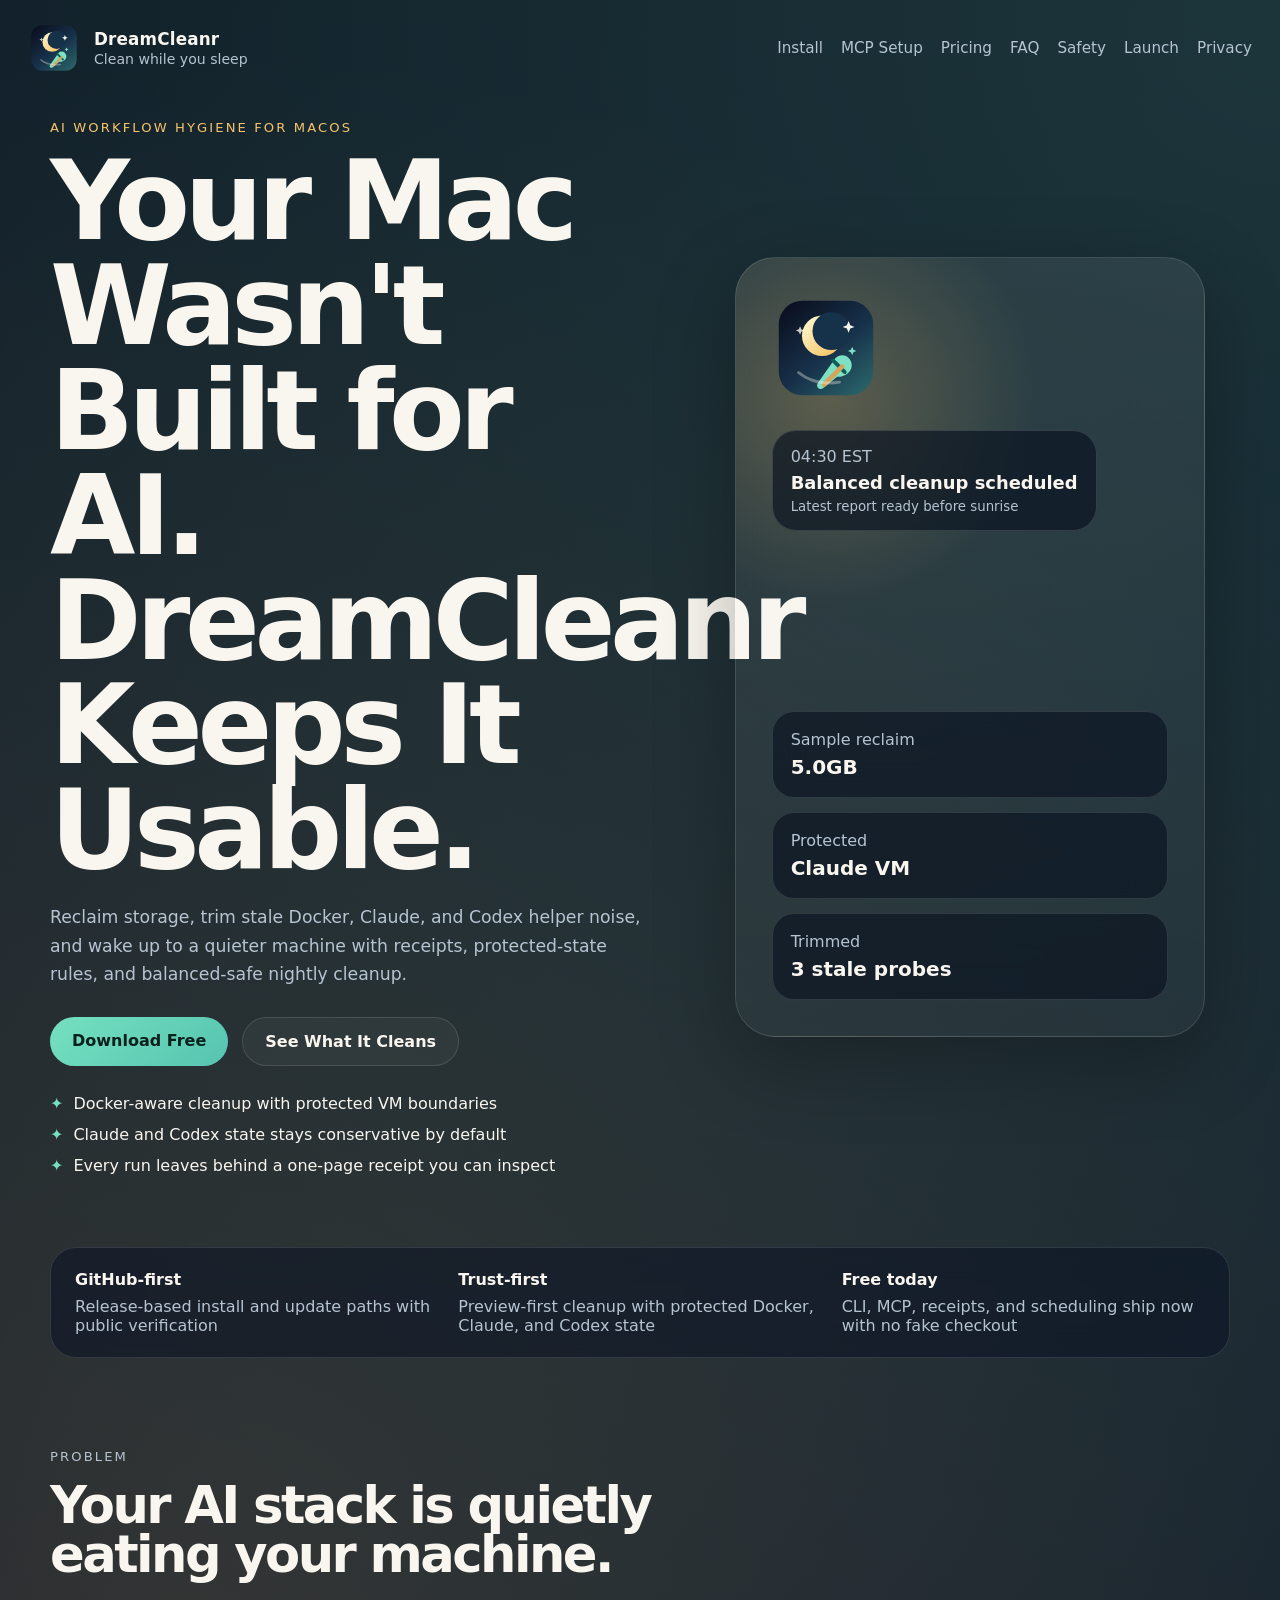
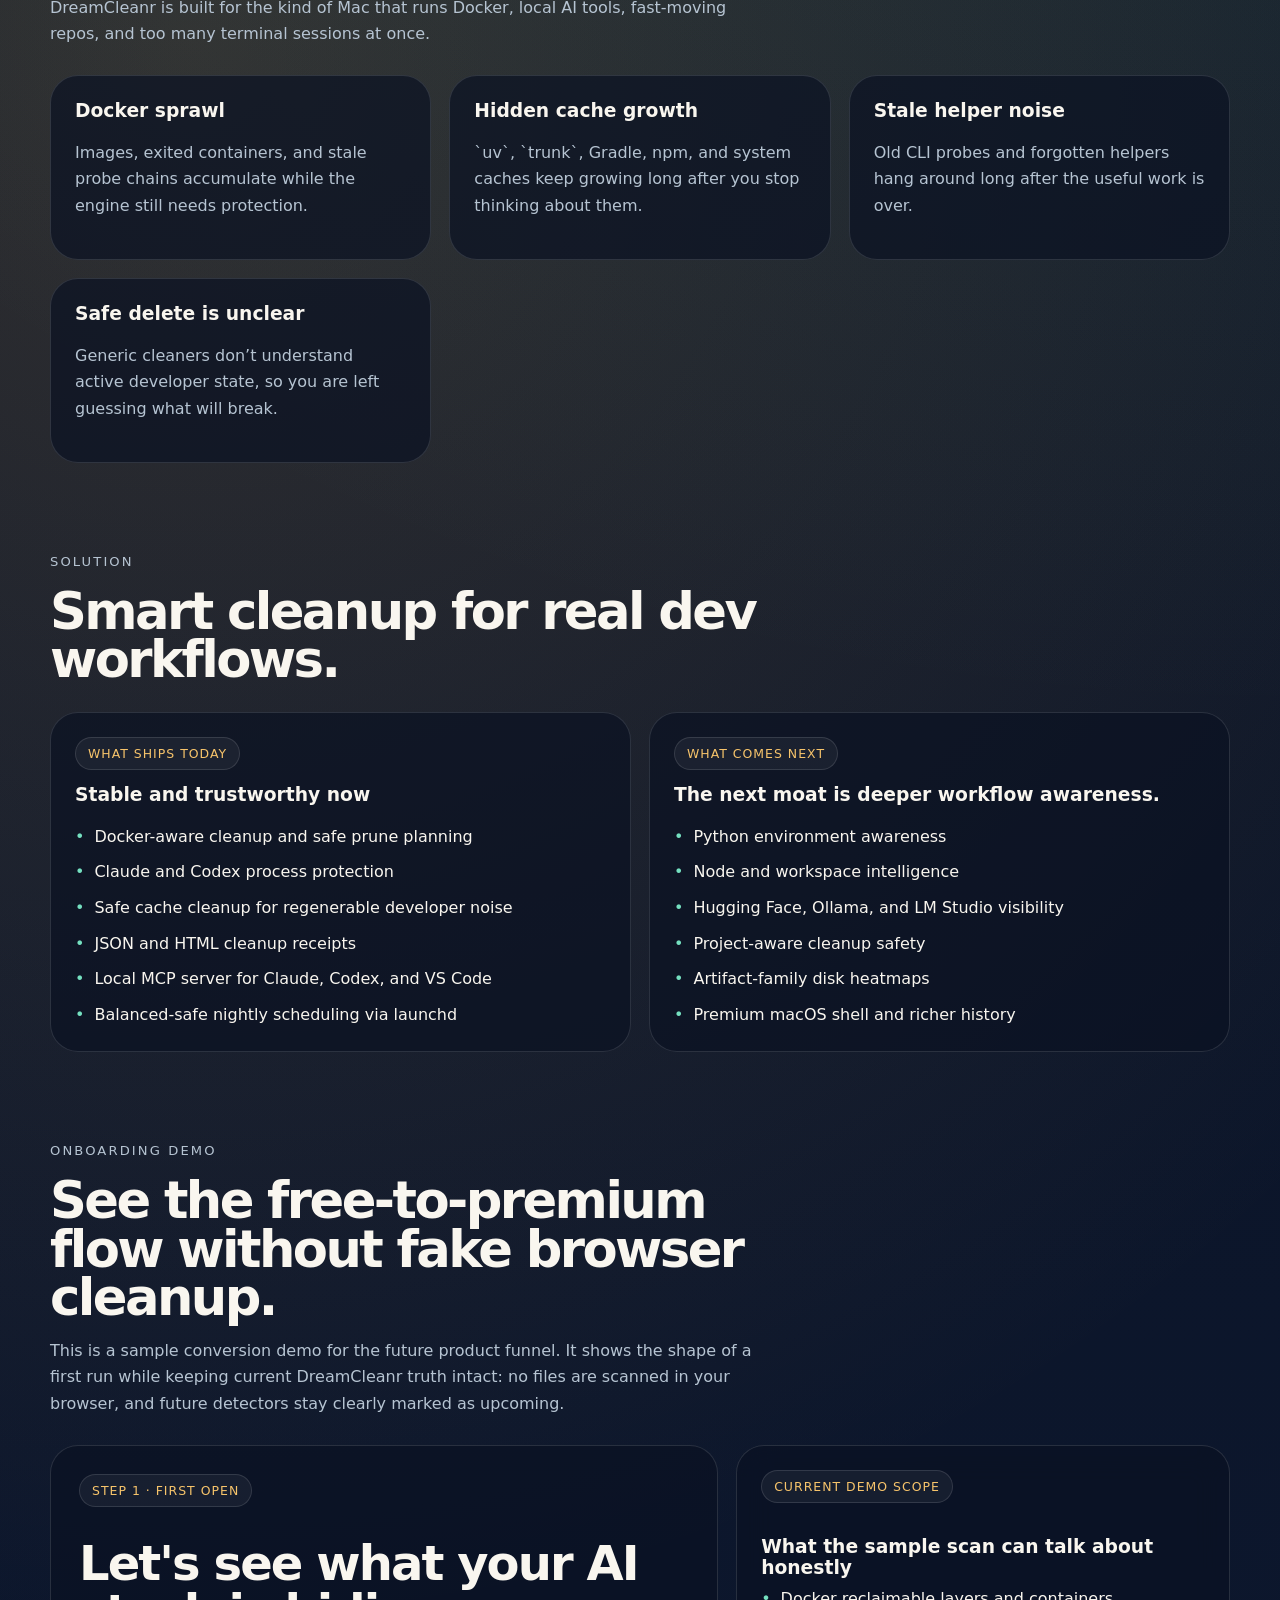
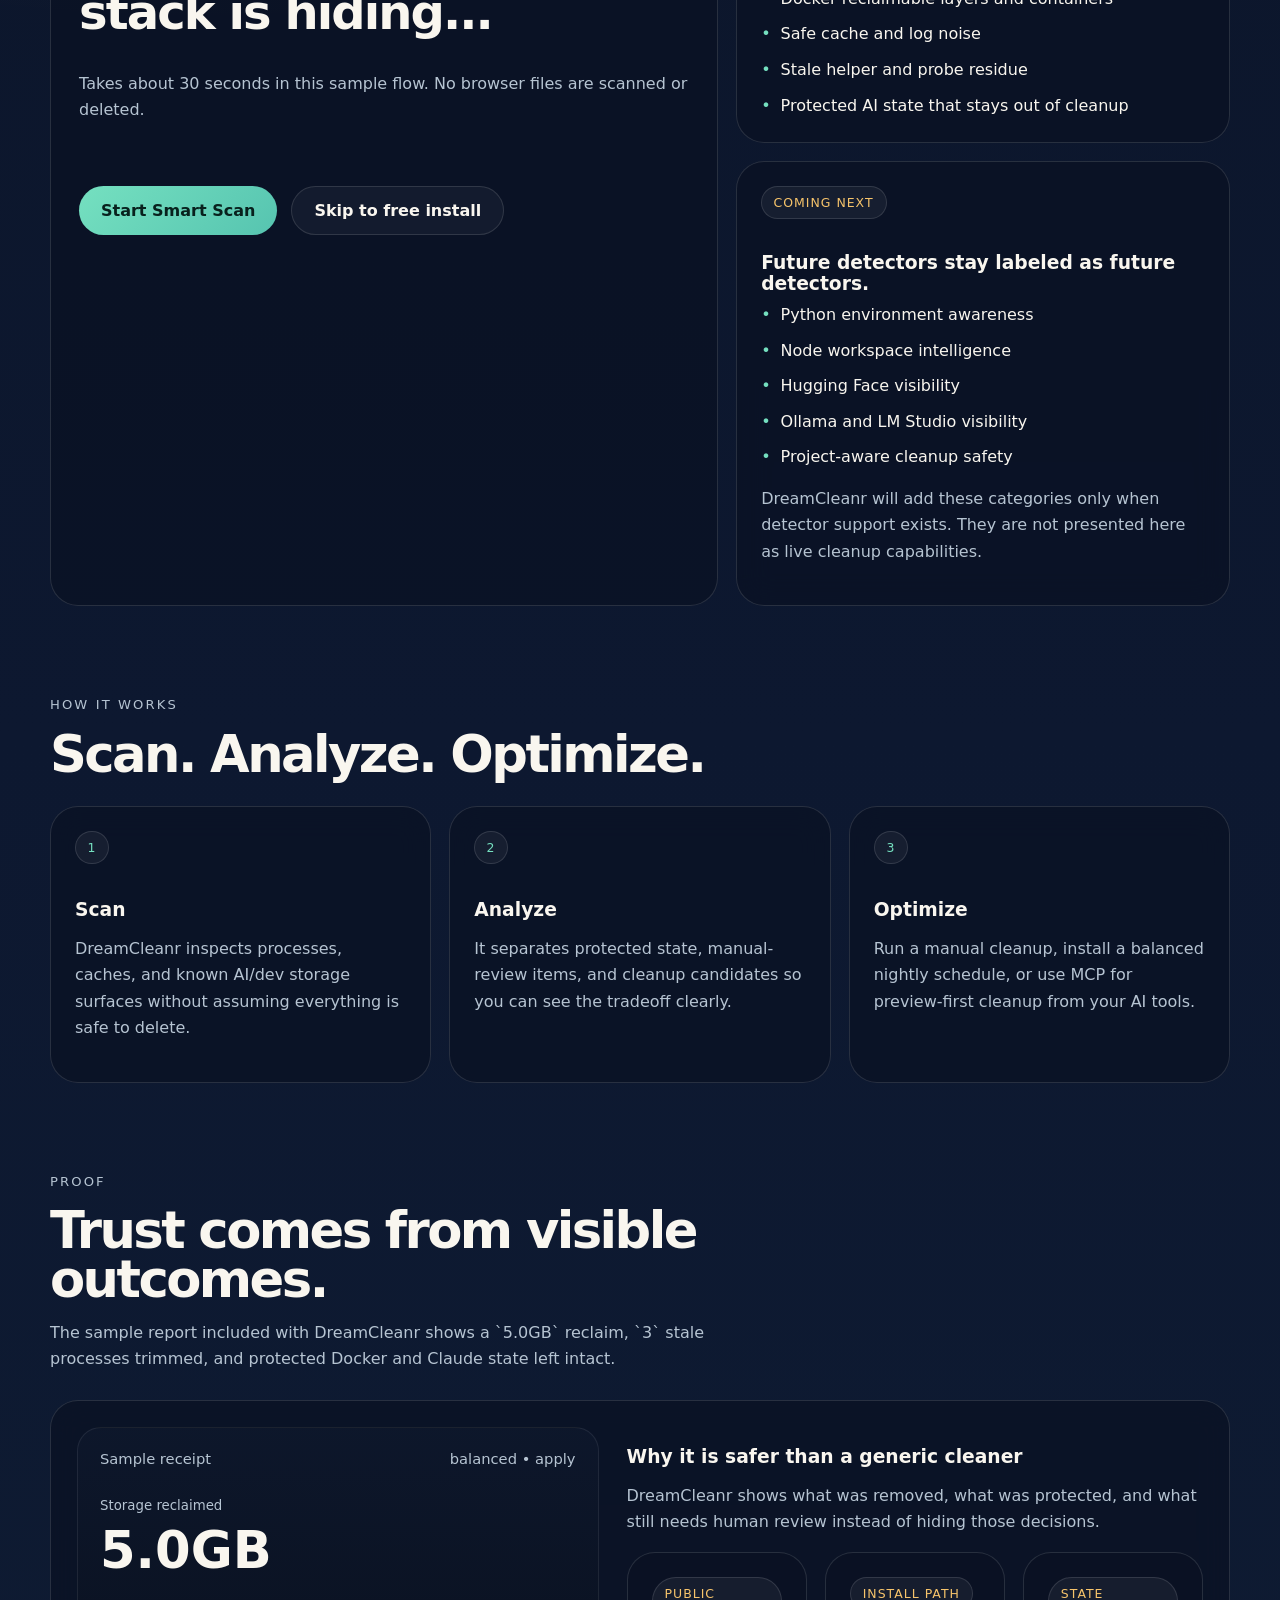
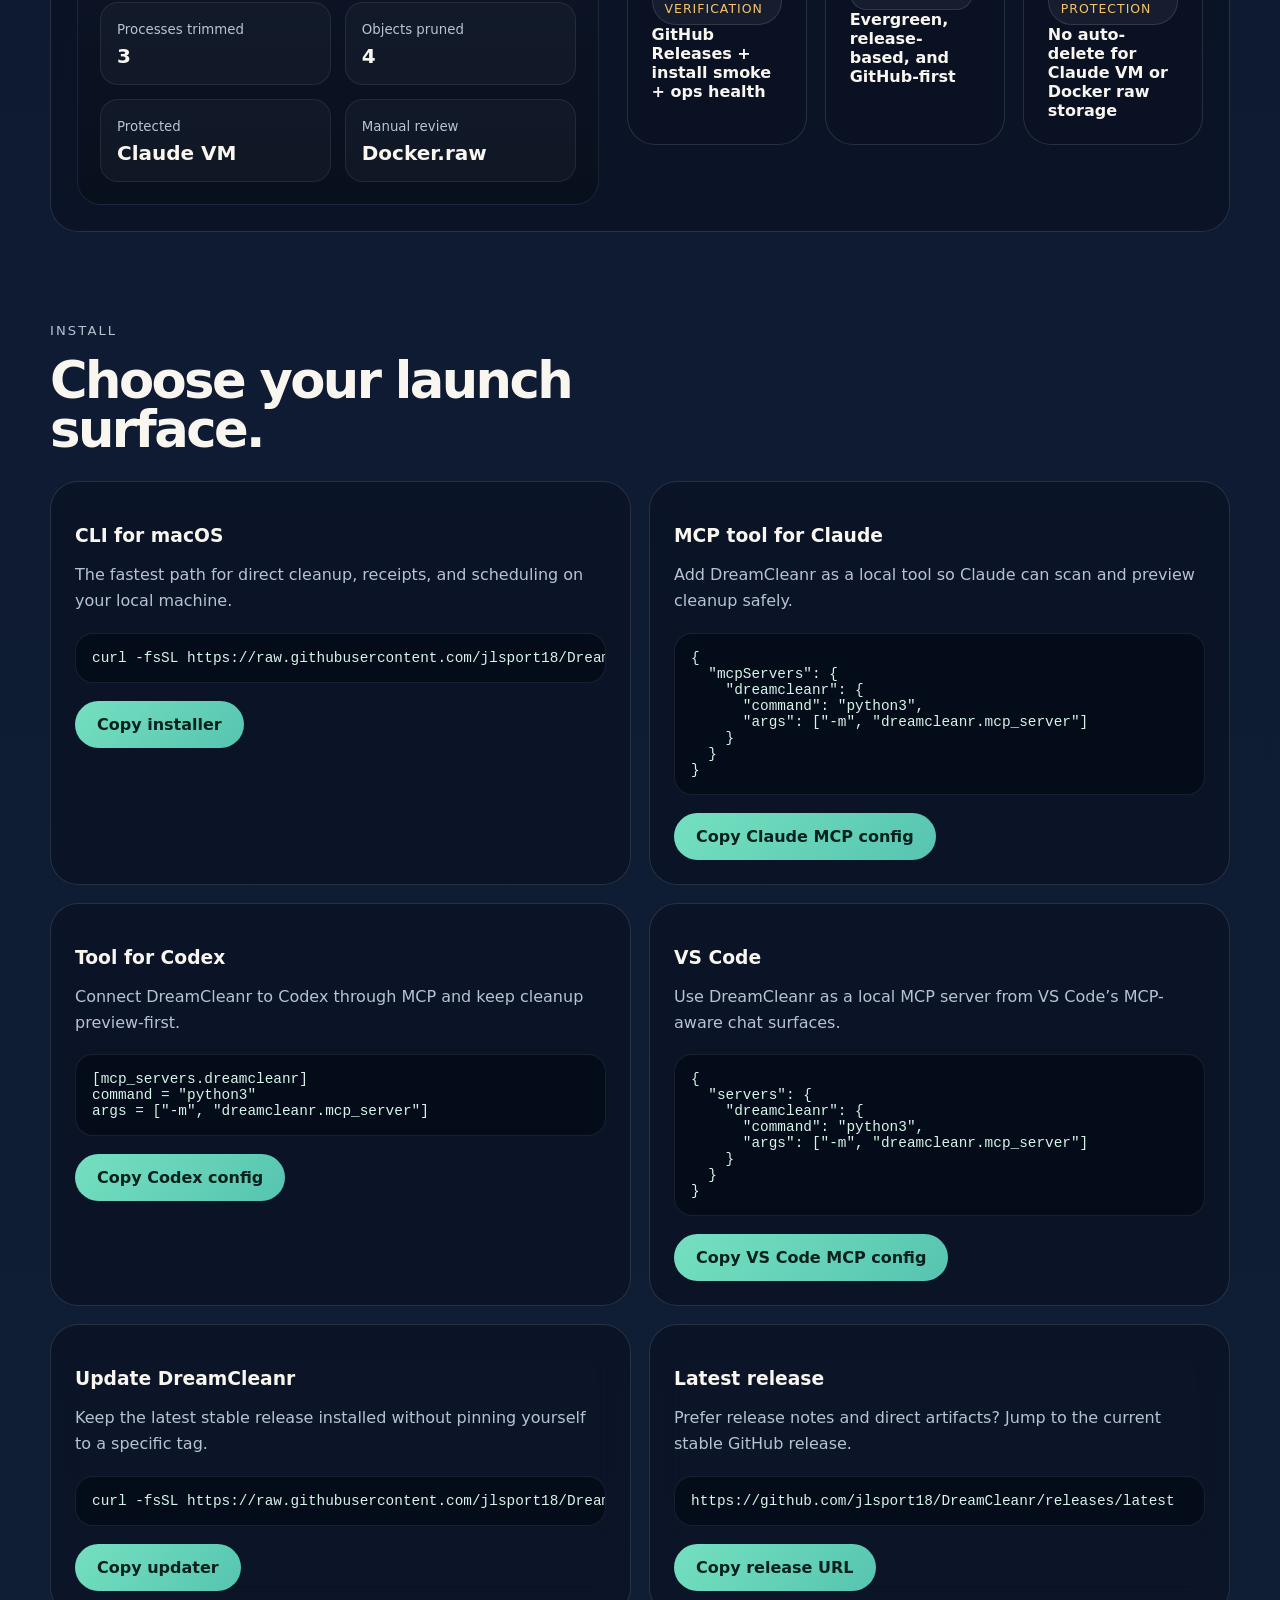
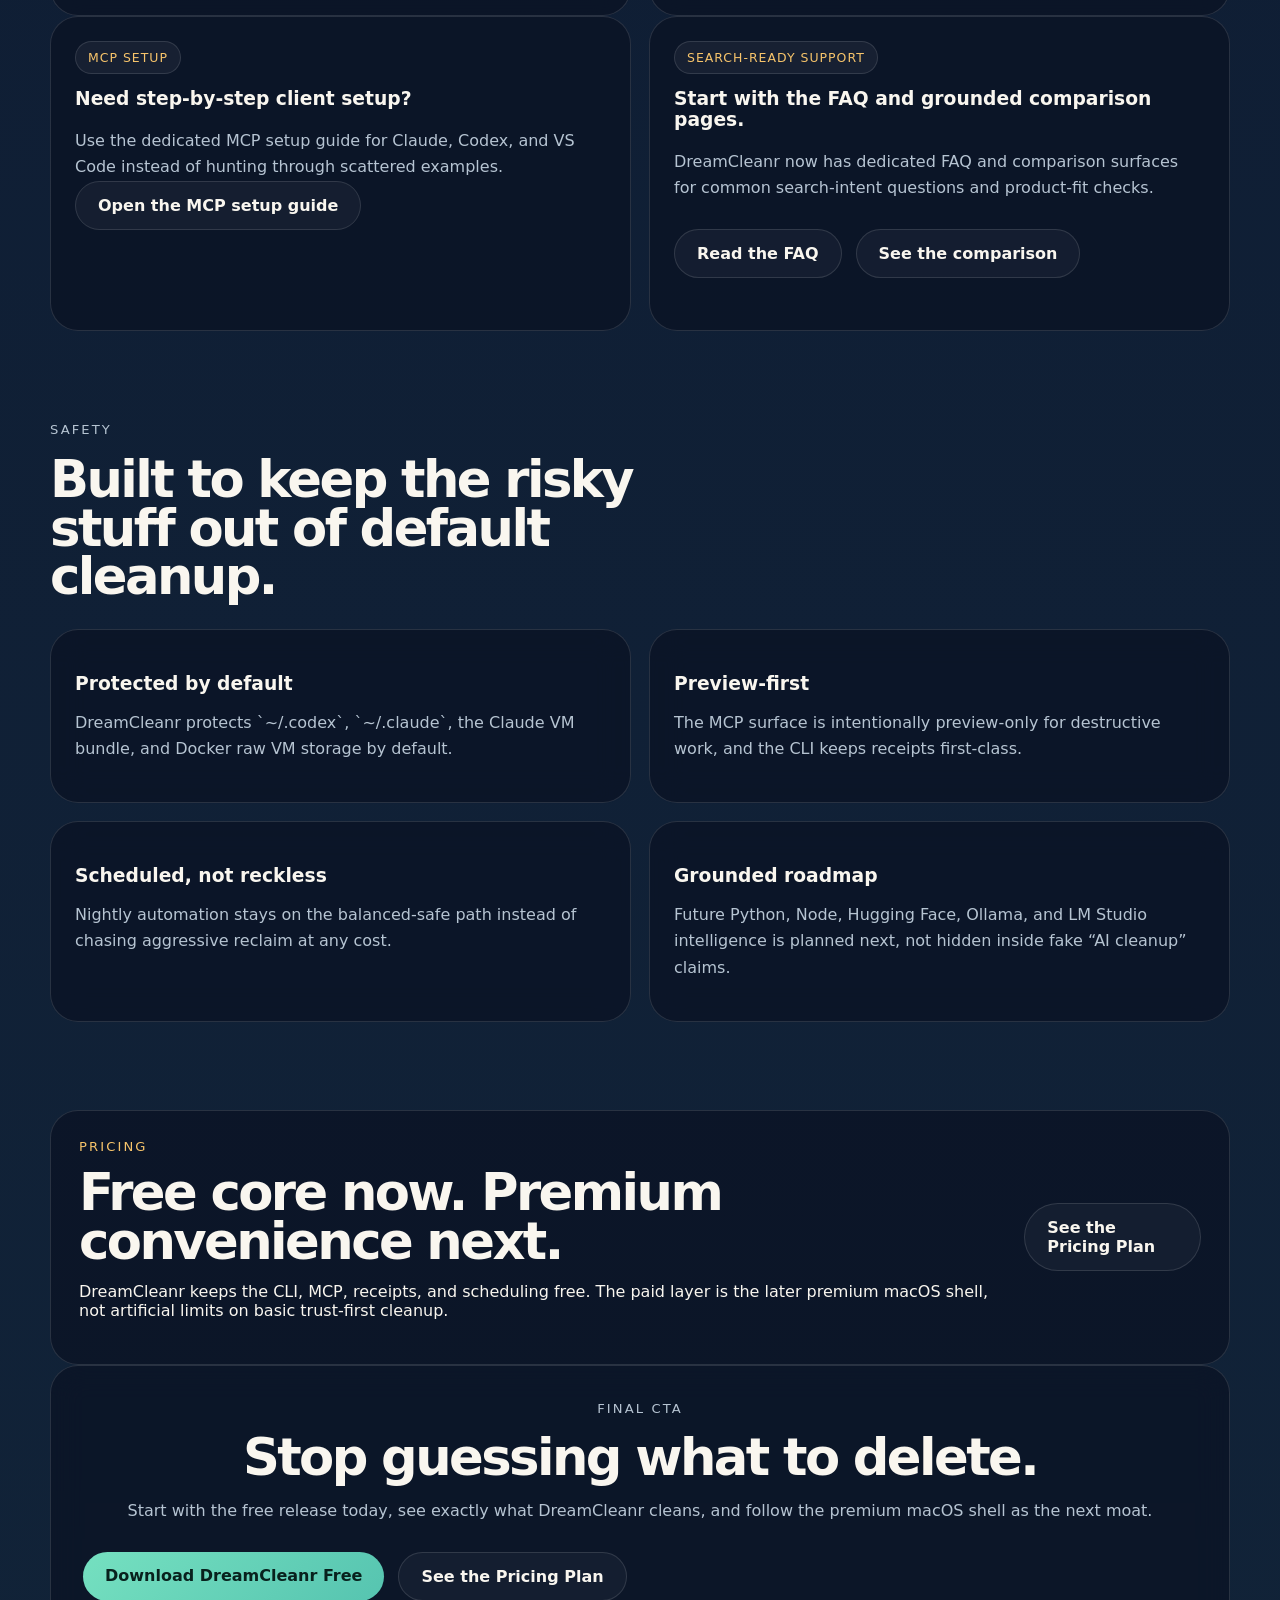
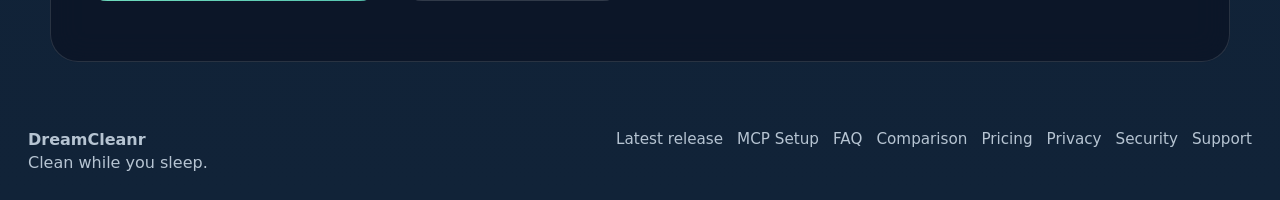
==== commit 3aecbc19: "feat: close remaining release readiness gaps" ====
--- a/site/index.html
+++ b/site/index.html
@@ -60,7 +60,9 @@
       </a>
       <nav>
         <a href="#install">Install</a>
+        <a href="./mcp-setup.html">MCP Setup</a>
         <a href="./pricing.html">Pricing</a>
+        <a href="./faq.html">FAQ</a>
         <a href="#safety">Safety</a>
         <a href="#launch">Launch</a>
         <a href="./privacy.html">Privacy</a>
@@ -464,6 +466,24 @@
             <button class="copy" data-copy="https://github.com/jlsport18/DreamCleanr/releases/latest">Copy release URL</button>
           </article>
         </div>
+
+        <div class="comparison-grid install-links">
+          <article class="comparison-card">
+            <span class="card-kicker">MCP setup</span>
+            <h3>Need step-by-step client setup?</h3>
+            <p>Use the dedicated MCP setup guide for Claude, Codex, and VS Code instead of hunting through scattered examples.</p>
+            <a class="button ghost" href="./mcp-setup.html">Open the MCP setup guide</a>
+          </article>
+          <article class="comparison-card">
+            <span class="card-kicker">Search-ready support</span>
+            <h3>Start with the FAQ and grounded comparison pages.</h3>
+            <p>DreamCleanr now has dedicated FAQ and comparison surfaces for common search-intent questions and product-fit checks.</p>
+            <div class="hero-actions">
+              <a class="button ghost" href="./faq.html">Read the FAQ</a>
+              <a class="button ghost" href="./compare-cleanmymac.html">See the comparison</a>
+            </div>
+          </article>
+        </div>
       </section>
 
       <section class="section" id="safety">
@@ -526,6 +546,9 @@
       </div>
       <nav>
         <a href="https://github.com/jlsport18/DreamCleanr/releases/latest">Latest release</a>
+        <a href="./mcp-setup.html">MCP Setup</a>
+        <a href="./faq.html">FAQ</a>
+        <a href="./compare-cleanmymac.html">Comparison</a>
         <a href="./pricing.html">Pricing</a>
         <a href="./privacy.html">Privacy</a>
         <a href="./security.html">Security</a>
--- a/site/styles.css
+++ b/site/styles.css
@@ -622,6 +622,46 @@
   margin-top: 18px;
 }
 
+.faq-list {
+  display: grid;
+  gap: 16px;
+}
+
+.faq-item {
+  border: 1px solid var(--line);
+  border-radius: 24px;
+  background: var(--panel);
+  backdrop-filter: blur(16px);
+  padding: 20px 22px;
+}
+
+.faq-item summary {
+  cursor: pointer;
+  font-weight: 700;
+  list-style: none;
+}
+
+.faq-item summary::-webkit-details-marker {
+  display: none;
+}
+
+.faq-item p {
+  margin: 14px 0 0;
+  color: var(--muted);
+  line-height: 1.72;
+}
+
+.source-list {
+  margin: 0;
+  padding-left: 1.2rem;
+  display: grid;
+  gap: 10px;
+}
+
+.source-list a {
+  color: var(--teal);
+}
+
 pre {
   margin: 18px 0;
   padding: 16px;
